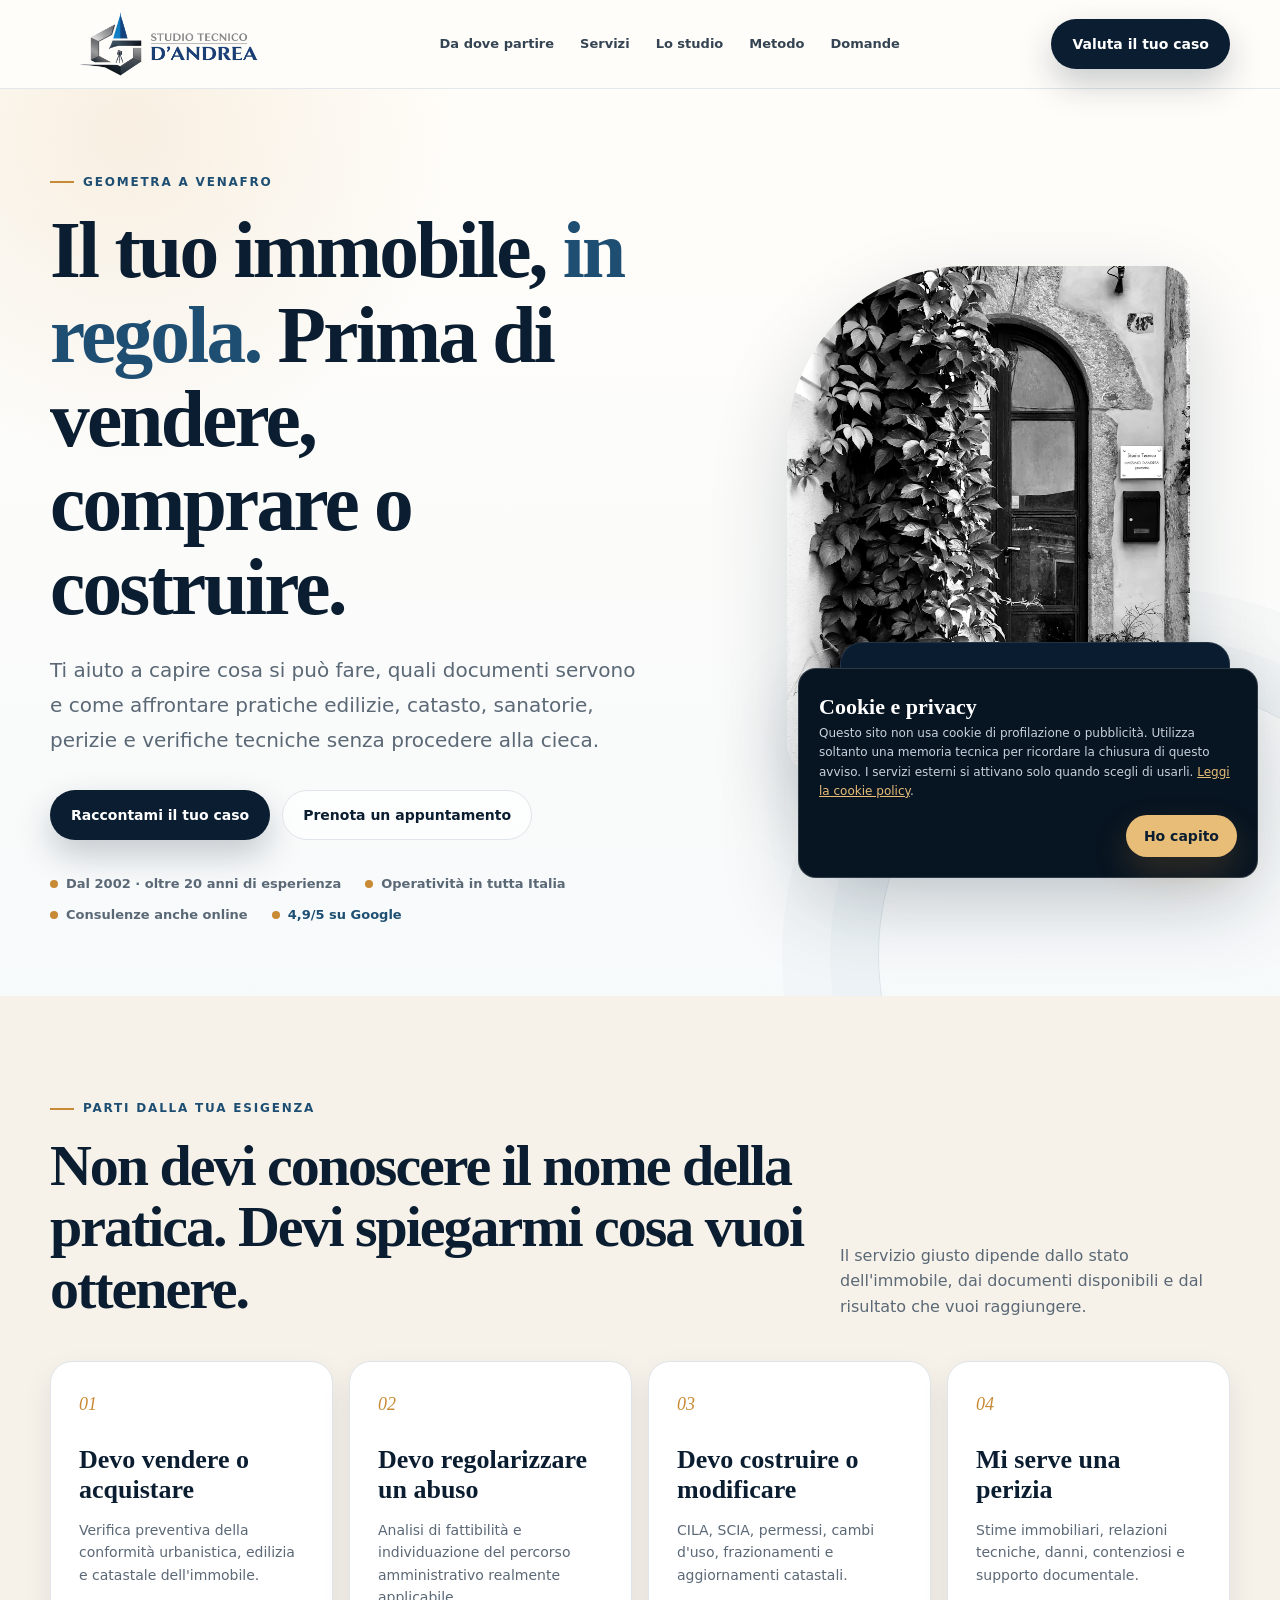
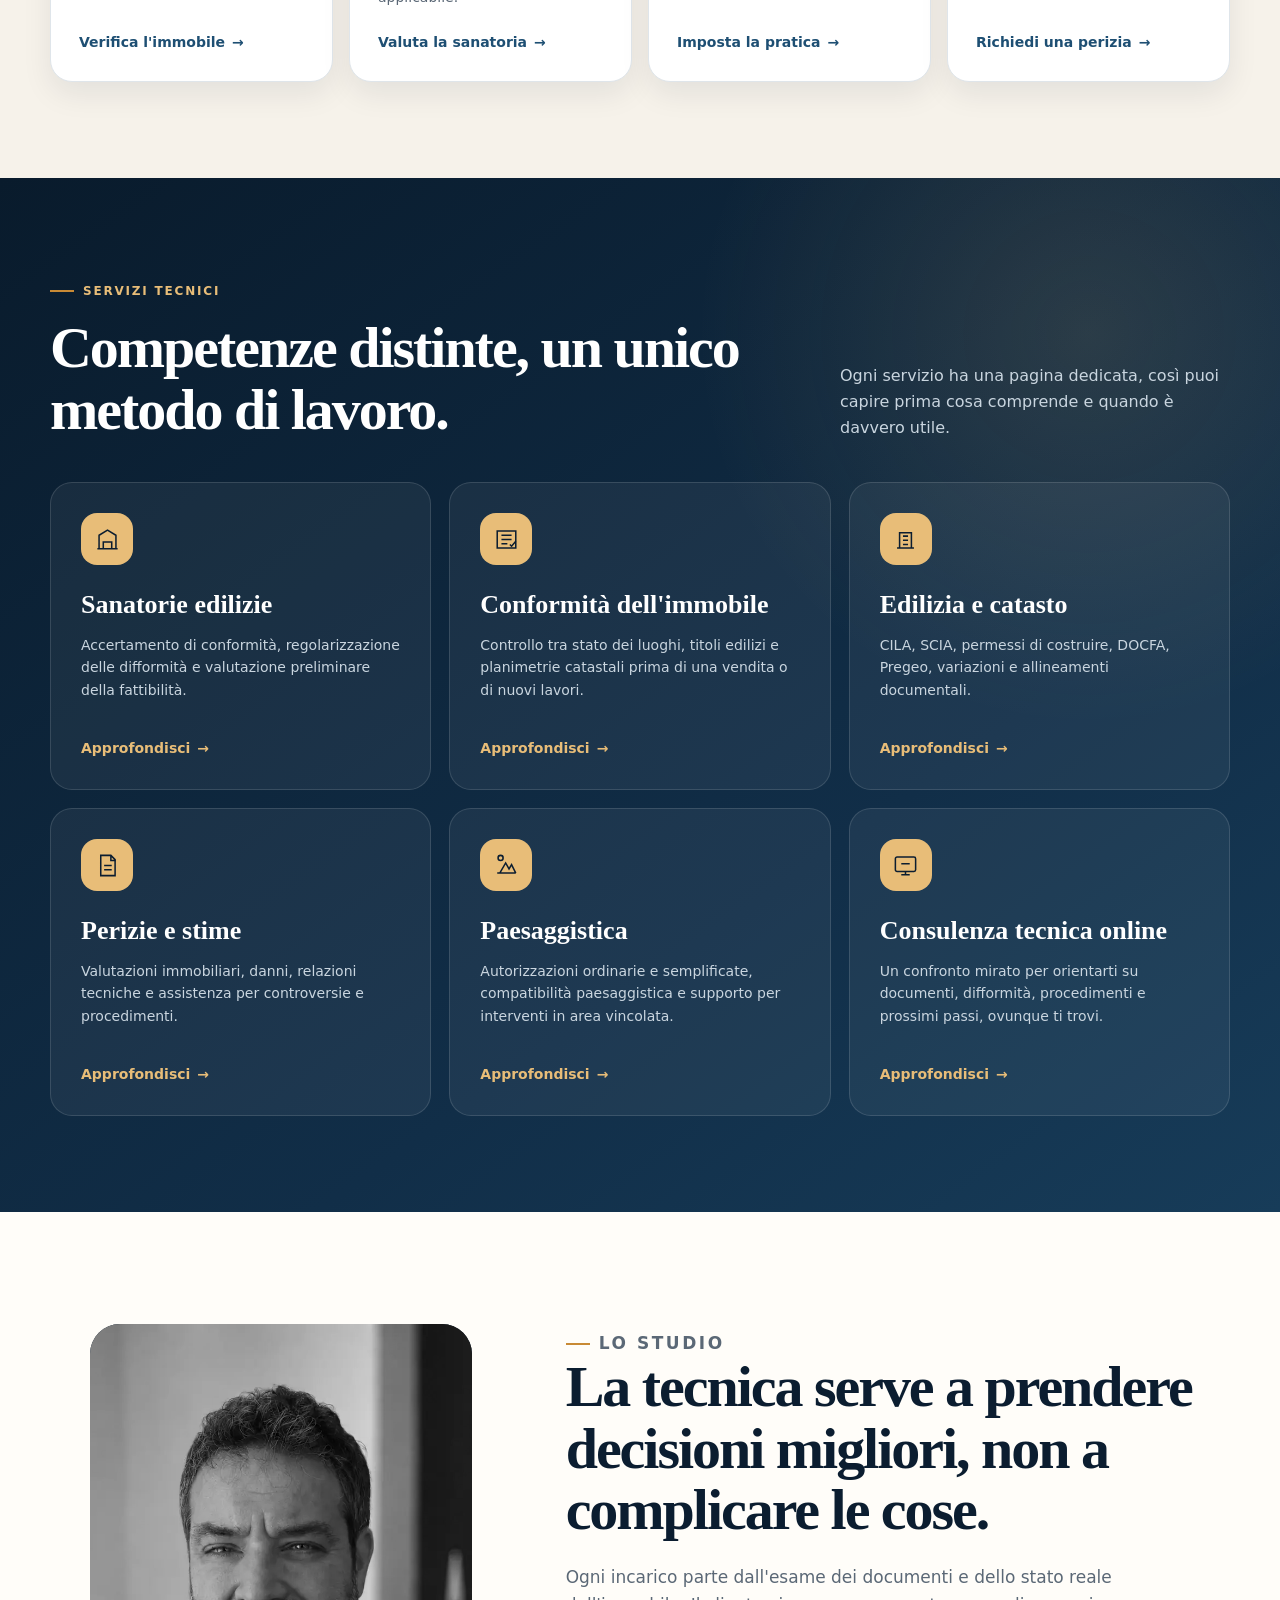
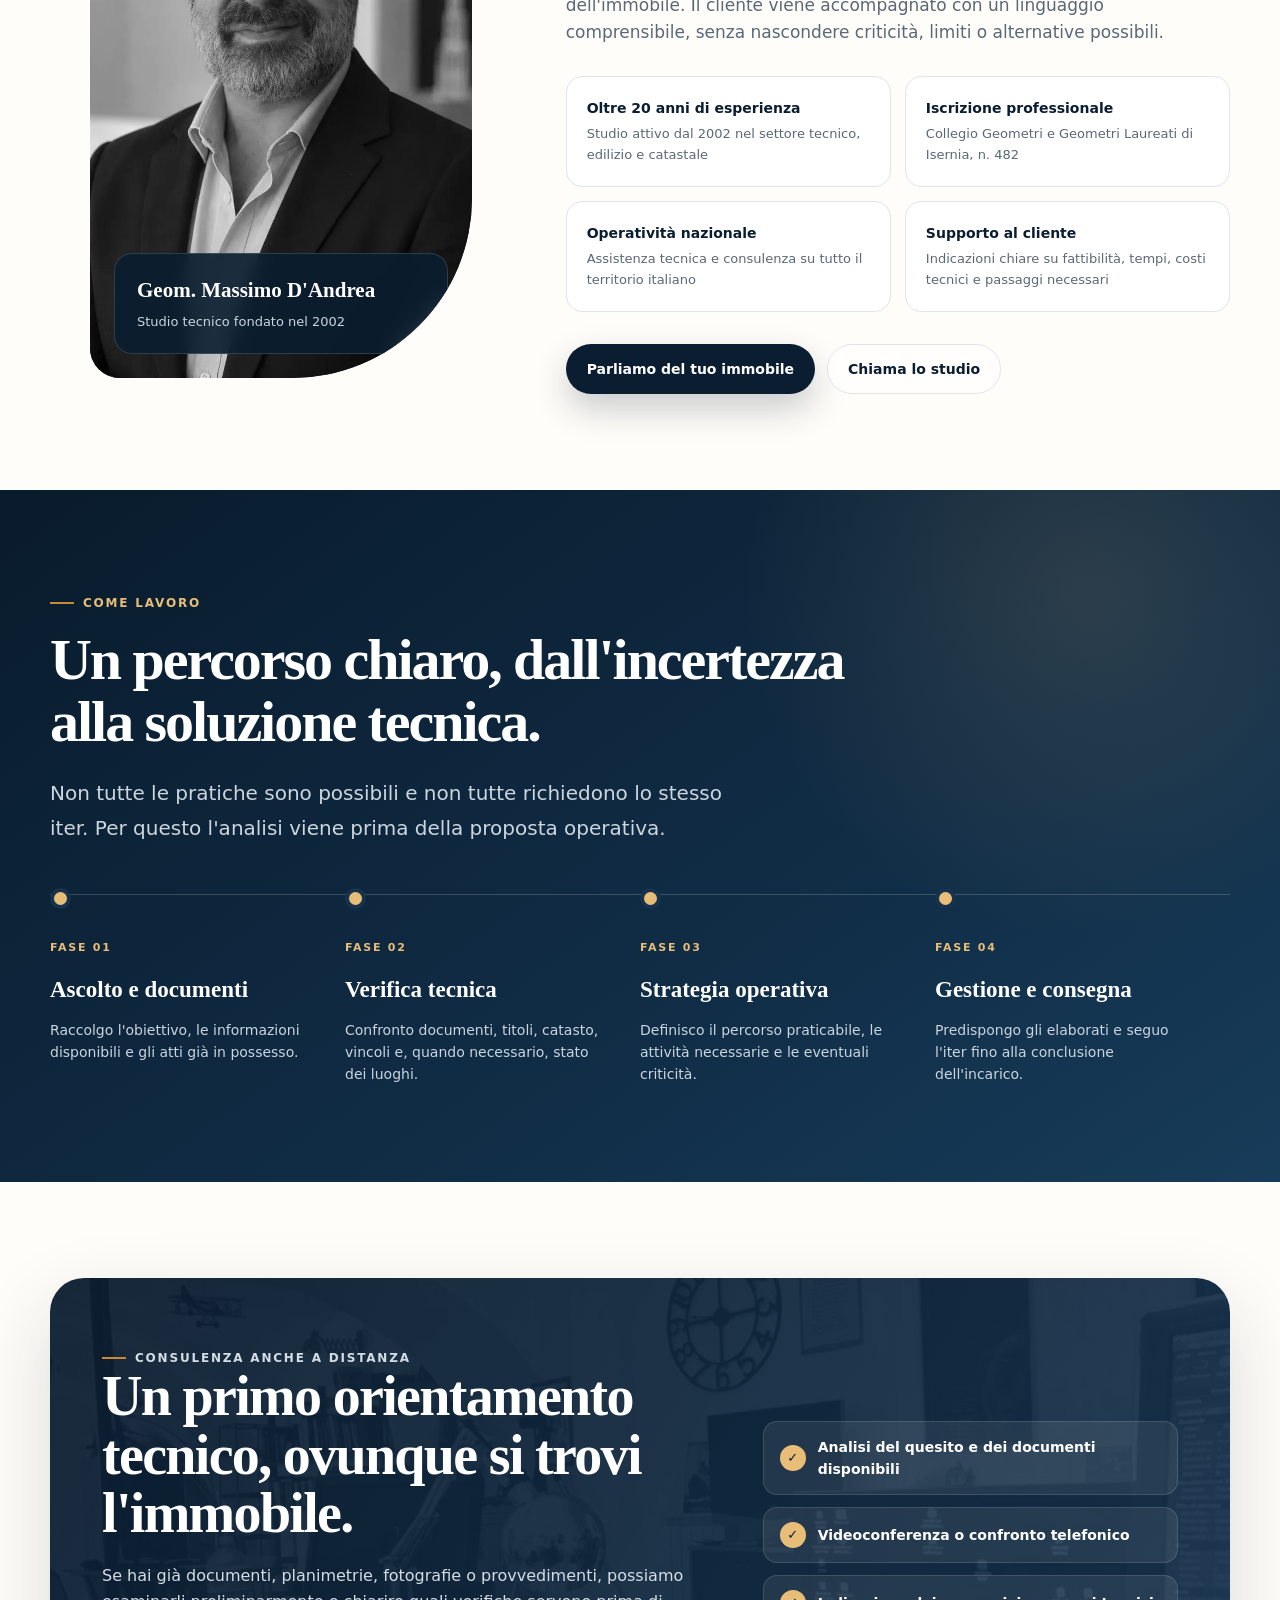
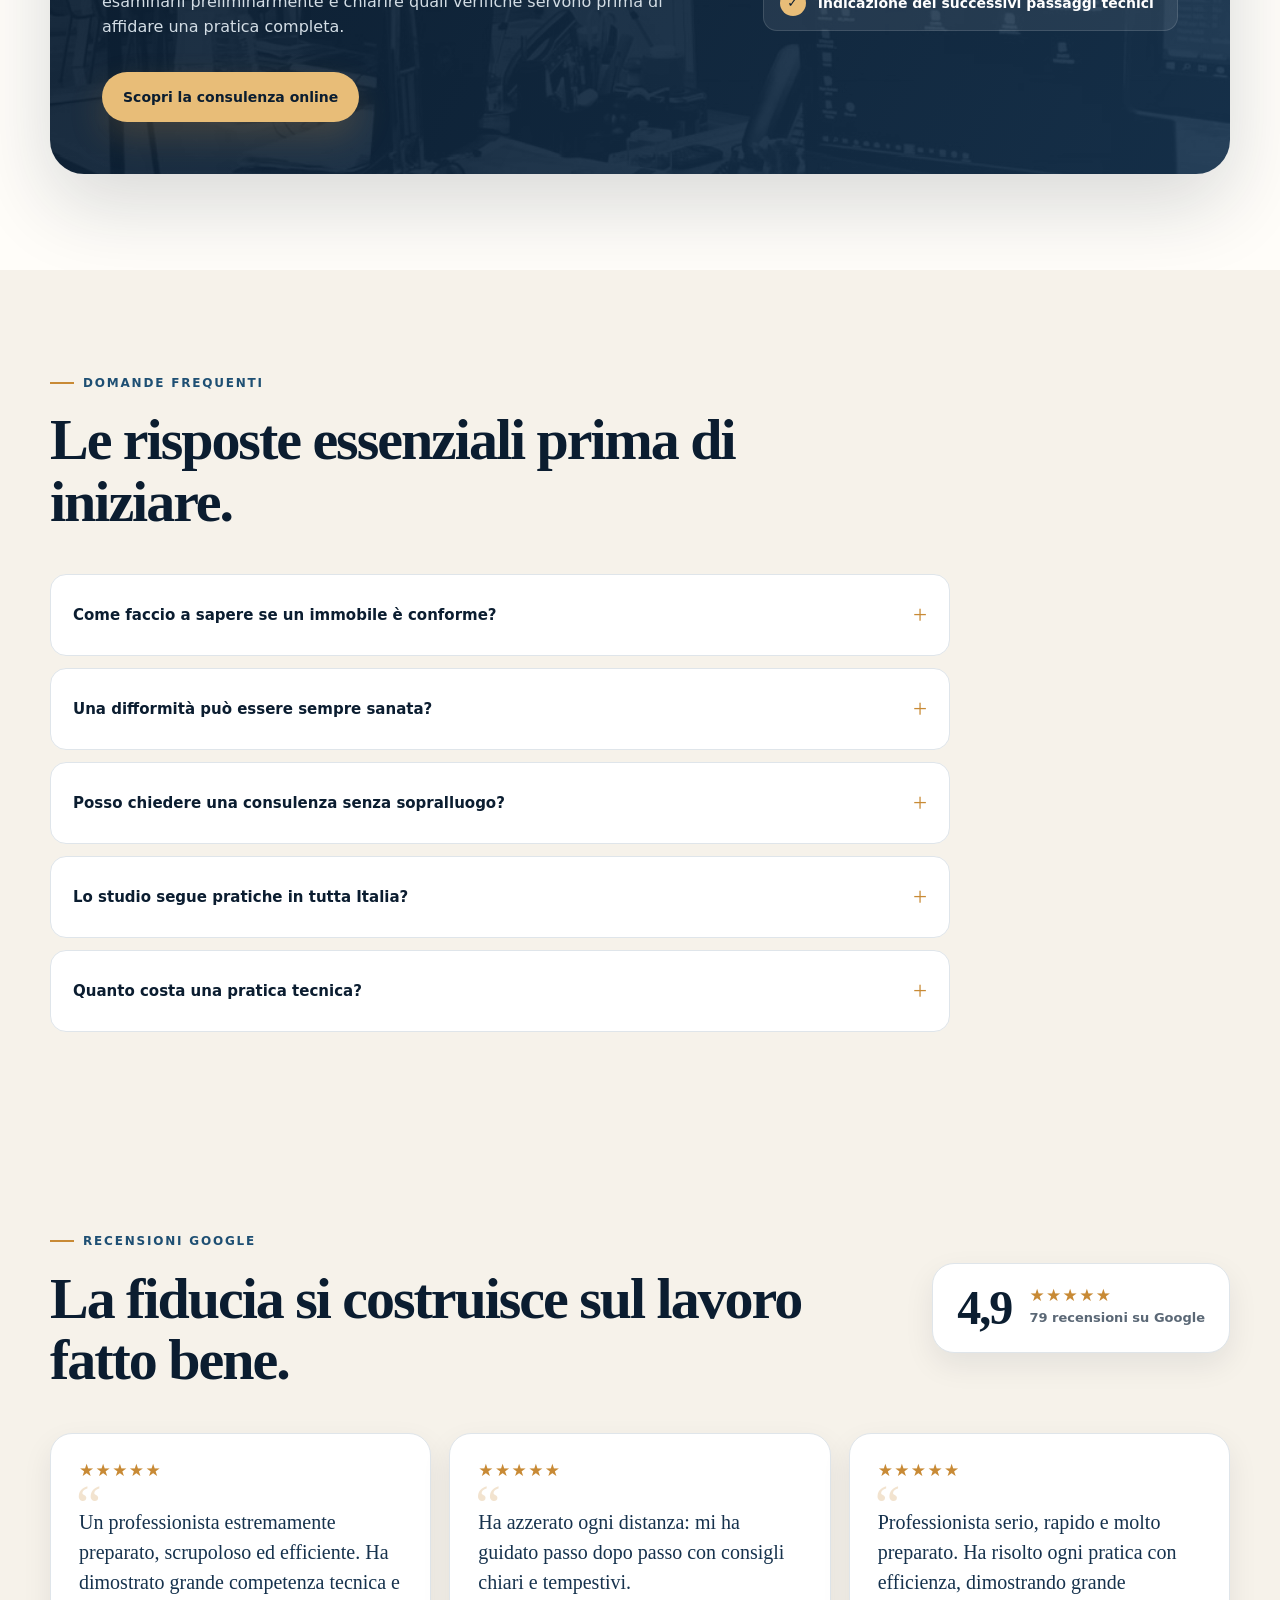
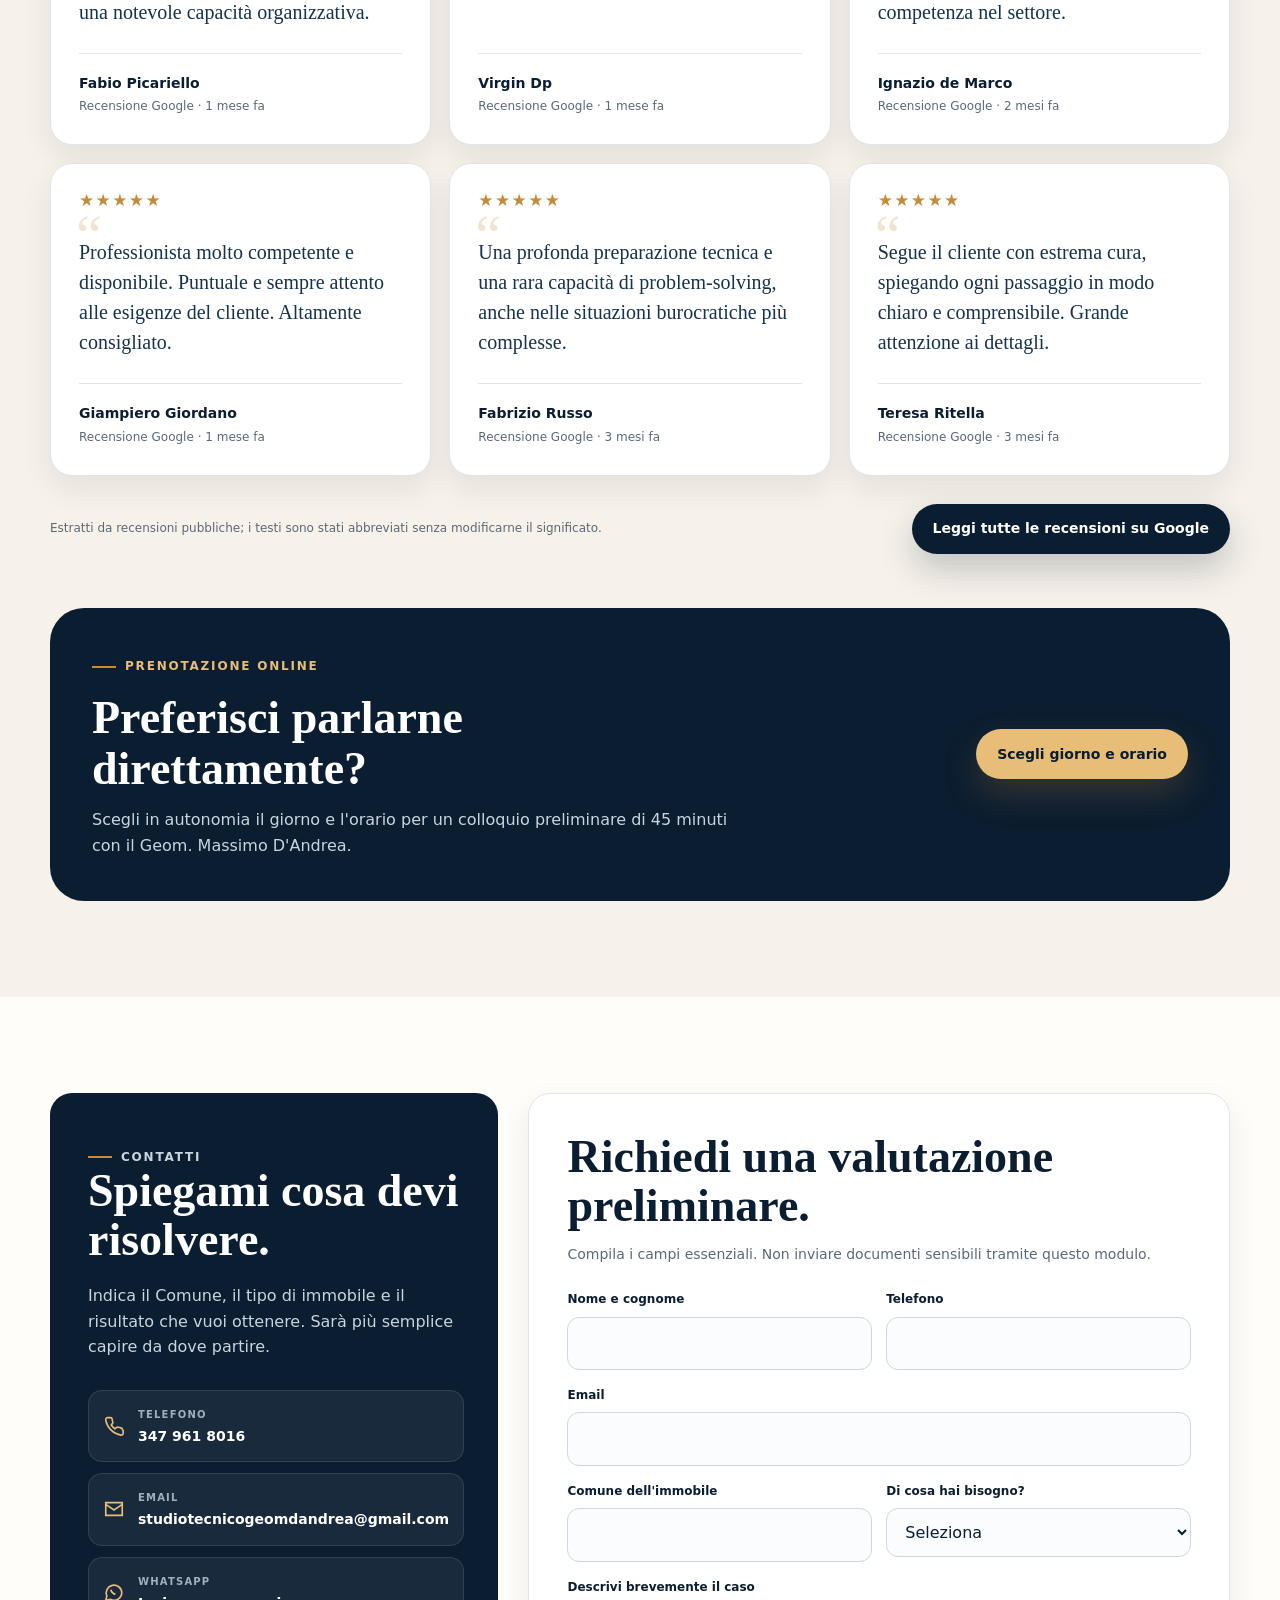
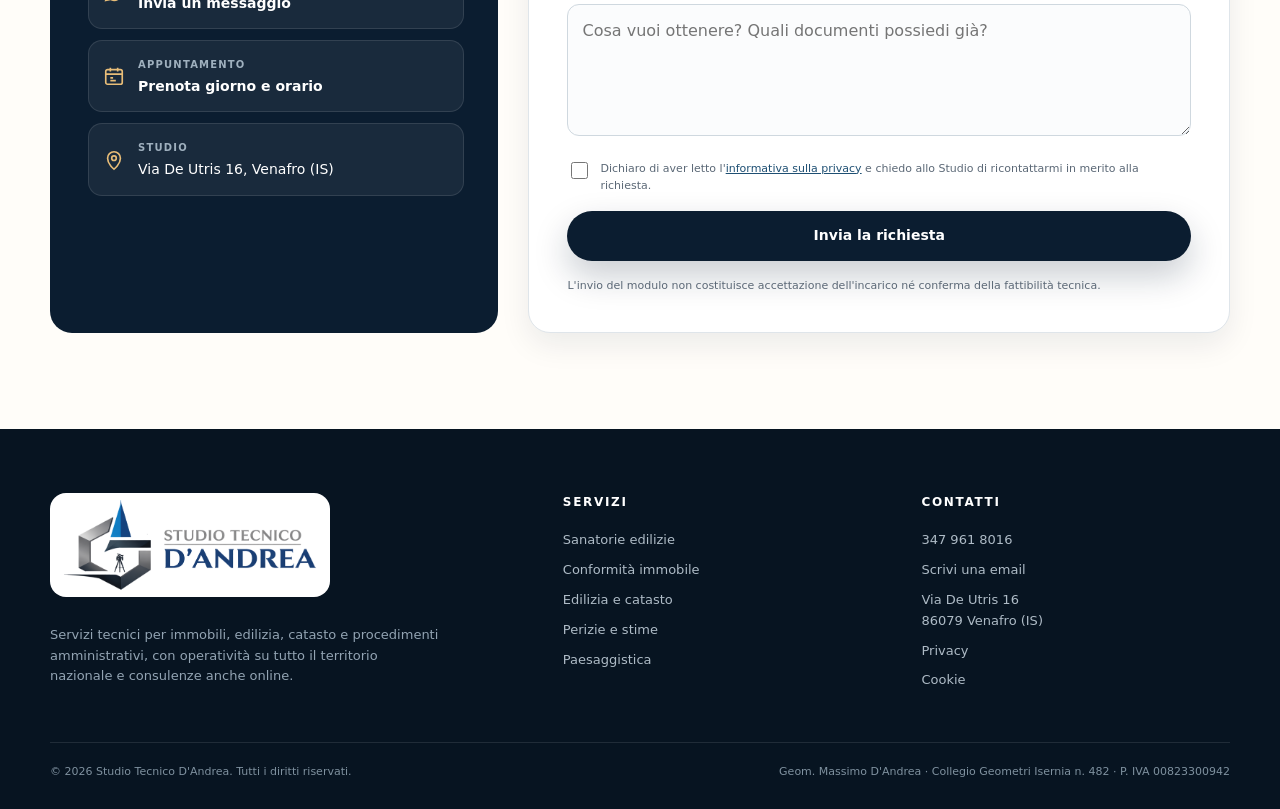
==== index.html @ a598599d "Rende visibile la prenotazione online" ====
<!DOCTYPE html>
<html lang="it">
<head>
  <meta charset="utf-8">
  <meta name="viewport" content="width=device-width, initial-scale=1">
  <title>Geometra a Venafro | Studio Tecnico D'Andrea</title>
  <meta name="description" content="Studio tecnico a Venafro per sanatorie edilizie, conformità urbanistica e catastale, CILA, SCIA, perizie, stime e consulenze tecniche anche online.">
  <link rel="canonical" href="https://studiotecnicodandrea.it/">
  <link rel="icon" href="favicon.svg" type="image/svg+xml">
  <link rel="stylesheet" href="assets/style.css">
  <meta property="og:locale" content="it_IT">
  <meta property="og:type" content="website">
  <meta property="og:title" content="Studio Tecnico D'Andrea | Geometra a Venafro">
  <meta property="og:description" content="Pratiche edilizie, sanatorie, catasto, perizie e consulenza tecnica per privati, imprese e professionisti.">
  <meta property="og:url" content="https://studiotecnicodandrea.it/">
  <meta property="og:image" content="https://studiotecnicodandrea.it/intervento.webp">
  <meta name="twitter:card" content="summary_large_image">
  <script type="application/ld+json">
  {
    "@context": "https://schema.org",
    "@type": "ProfessionalService",
    "name": "Studio Tecnico D'Andrea",
    "url": "https://studiotecnicodandrea.it/",
    "logo": "https://studiotecnicodandrea.it/logo-studio-tecnico-dandrea.png",
    "image": "https://studiotecnicodandrea.it/massimo-dandrea-v2.webp",
    "foundingDate": "2002",
    "telephone": "+39 347 961 8016",
    "email": "studiotecnicogeomdandrea@gmail.com",
    "vatID": "IT00823300942",
    "address": {
      "@type": "PostalAddress",
      "streetAddress": "Via De Utris, 16",
      "addressLocality": "Venafro",
      "addressRegion": "IS",
      "postalCode": "86079",
      "addressCountry": "IT"
    },
    "sameAs": [
      "https://g.page/studio-tecnico-geom--massimo-d-a"
    ],
    "areaServed": "Italia",
    "serviceType": [
      "Sanatorie edilizie",
      "Conformità urbanistica e catastale",
      "Pratiche edilizie e catastali",
      "Perizie e stime immobiliari",
      "Pratiche paesaggistiche",
      "Consulenza tecnica online"
    ]
  }
  </script>
</head>
<body>
  <a class="skip-link" href="#contenuto">Vai al contenuto</a>

  <header class="site-header">
    <div class="container header-inner">
      <a class="brand" href="index.html" aria-label="Studio Tecnico D'Andrea - Home">
        <span class="brand-mark" aria-hidden="true">
          <svg viewBox="0 0 32 32" fill="none" stroke="currentColor" stroke-width="1.7"><path d="M8 25V7h8c7 0 11 3 11 9s-4 9-11 9H8Z"/><path d="M14 10v12M5 26h23"/></svg>
        </span>
        <span class="brand-copy"><small>Studio tecnico</small><strong>D'Andrea</strong></span>
      </a>

      <nav class="desktop-nav" aria-label="Navigazione principale">
        <a href="#problema">Da dove partire</a>
        <a href="#servizi">Servizi</a>
        <a href="#studio">Lo studio</a>
        <a href="#metodo">Metodo</a>
        <a href="#faq">Domande</a>
      </nav>

      <div class="header-actions">
        <a class="btn btn--primary" href="#contatti">Valuta il tuo caso</a>
        <button class="menu-toggle" type="button" aria-label="Apri il menu" aria-expanded="false" aria-controls="menu-mobile" data-menu-button><span></span></button>
      </div>
    </div>

    <nav class="mobile-menu" id="menu-mobile" aria-label="Navigazione mobile" data-mobile-menu data-open="false">
      <a href="#problema">Da dove partire</a>
      <a href="#servizi">Servizi</a>
      <a href="#studio">Lo studio</a>
      <a href="#metodo">Metodo</a>
      <a href="#faq">Domande frequenti</a>
      <a href="consulenza-tecnica-online.html">Consulenza online</a>
      <a class="btn btn--primary" href="#contatti">Valuta il tuo caso</a>
    </nav>
  </header>

  <main id="contenuto">
    <section class="hero">
      <div class="container hero-grid">
        <div class="hero-copy">
          <p class="eyebrow">Geometra a Venafro</p>
          <h1 class="display">Il tuo immobile, <strong class="accent">in regola.</strong> Prima di vendere, comprare o costruire.</h1>
          <p class="lead">Ti aiuto a capire cosa si può fare, quali documenti servono e come affrontare pratiche edilizie, catasto, sanatorie, perizie e verifiche tecniche senza procedere alla cieca.</p>

          <div class="hero-actions">
            <a class="btn btn--primary" href="#contatti">Raccontami il tuo caso</a>
            <a class="btn btn--ghost" href="https://calendar.app.google/cjRotPmwKRnRmsyn8" target="_blank" rel="noopener">Prenota un appuntamento</a>
          </div>

          <div class="trust-row" role="group" aria-label="Informazioni principali">
            <span>Dal 2002 · oltre 20 anni di esperienza</span>
            <span>Operatività in tutta Italia</span>
            <span>Consulenze anche online</span>
            <a href="#recensioni" aria-label="Leggi le recensioni Google: valutazione 4,9 su 5">4,9/5 su Google</a>
          </div>
        </div>

        <div class="hero-visual">
          <figure class="hero-photo">
            <img src="studio.webp" width="765" height="1020" alt="Ingresso dello Studio Tecnico D'Andrea a Venafro">
          </figure>
          <div class="hero-note">
            <small>Il primo passo</small>
            <strong>Capire il problema prima di iniziare la pratica.</strong>
            <p>Una valutazione tecnica iniziale evita richieste sbagliate, costi inutili e tempi persi.</p>
          </div>
        </div>
      </div>
    </section>

    <section class="section section--soft" id="problema">
      <div class="container">
        <div class="section-heading">
          <div>
            <p class="eyebrow">Parti dalla tua esigenza</p>
            <h2 class="section-title">Non devi conoscere il nome della pratica. Devi spiegarmi cosa vuoi ottenere.</h2>
          </div>
          <p>Il servizio giusto dipende dallo stato dell'immobile, dai documenti disponibili e dal risultato che vuoi raggiungere.</p>
        </div>

        <div class="intent-grid">
          <a class="intent-card" href="conformita-urbanistica-catastale.html">
            <span class="intent-number">01</span>
            <h3>Devo vendere o acquistare</h3>
            <p>Verifica preventiva della conformità urbanistica, edilizia e catastale dell'immobile.</p>
            <span class="text-link">Verifica l'immobile</span>
          </a>

          <a class="intent-card" href="sanatorie-edilizie.html">
            <span class="intent-number">02</span>
            <h3>Devo regolarizzare un abuso</h3>
            <p>Analisi di fattibilità e individuazione del percorso amministrativo realmente applicabile.</p>
            <span class="text-link">Valuta la sanatoria</span>
          </a>

          <a class="intent-card" href="pratiche-edilizie-catasto.html">
            <span class="intent-number">03</span>
            <h3>Devo costruire o modificare</h3>
            <p>CILA, SCIA, permessi, cambi d'uso, frazionamenti e aggiornamenti catastali.</p>
            <span class="text-link">Imposta la pratica</span>
          </a>

          <a class="intent-card" href="perizie-stime.html">
            <span class="intent-number">04</span>
            <h3>Mi serve una perizia</h3>
            <p>Stime immobiliari, relazioni tecniche, danni, contenziosi e supporto documentale.</p>
            <span class="text-link">Richiedi una perizia</span>
          </a>
        </div>
      </div>
    </section>

    <section class="section section--dark" id="servizi">
      <div class="container">
        <div class="section-heading">
          <div>
            <p class="eyebrow">Servizi tecnici</p>
            <h2 class="section-title">Competenze distinte, un unico metodo di lavoro.</h2>
          </div>
          <p>Ogni servizio ha una pagina dedicata, così puoi capire prima cosa comprende e quando è davvero utile.</p>
        </div>

        <div class="services-grid">
          <a class="service-card" href="sanatorie-edilizie.html">
            <span class="service-icon" aria-hidden="true"><svg viewBox="0 0 32 32" fill="none" stroke="currentColor" stroke-width="1.8"><path d="M6 27V11l10-6 10 6v16M11 27v-8h10v8M4 27h24"/></svg></span>
            <h3>Sanatorie edilizie</h3>
            <p>Accertamento di conformità, regolarizzazione delle difformità e valutazione preliminare della fattibilità.</p>
            <span class="text-link">Approfondisci</span>
          </a>

          <a class="service-card" href="conformita-urbanistica-catastale.html">
            <span class="service-icon" aria-hidden="true"><svg viewBox="0 0 32 32" fill="none" stroke="currentColor" stroke-width="1.8"><path d="M5 6h22v20H5zM10 11h12M10 16h12M10 21h7"/><path d="m20 22 2 2 5-6"/></svg></span>
            <h3>Conformità dell'immobile</h3>
            <p>Controllo tra stato dei luoghi, titoli edilizi e planimetrie catastali prima di una vendita o di nuovi lavori.</p>
            <span class="text-link">Approfondisci</span>
          </a>

          <a class="service-card" href="pratiche-edilizie-catasto.html">
            <span class="service-icon" aria-hidden="true"><svg viewBox="0 0 32 32" fill="none" stroke="currentColor" stroke-width="1.8"><path d="M6 26h20M9 26V8h14v18M13 12h6M13 17h6M13 22h6"/></svg></span>
            <h3>Edilizia e catasto</h3>
            <p>CILA, SCIA, permessi di costruire, DOCFA, Pregeo, variazioni e allineamenti documentali.</p>
            <span class="text-link">Approfondisci</span>
          </a>

          <a class="service-card" href="perizie-stime.html">
            <span class="service-icon" aria-hidden="true"><svg viewBox="0 0 32 32" fill="none" stroke="currentColor" stroke-width="1.8"><path d="M8 4h12l5 5v19H8zM20 4v6h6M12 16h9M12 21h9"/></svg></span>
            <h3>Perizie e stime</h3>
            <p>Valutazioni immobiliari, danni, relazioni tecniche e assistenza per controversie e procedimenti.</p>
            <span class="text-link">Approfondisci</span>
          </a>

          <a class="service-card" href="paesaggistica.html">
            <span class="service-icon" aria-hidden="true"><svg viewBox="0 0 32 32" fill="none" stroke="currentColor" stroke-width="1.8"><path d="M5 25h22M8 25l7-12 4 7 3-5 5 10M9 10a3 3 0 1 0 0-6 3 3 0 0 0 0 6Z"/></svg></span>
            <h3>Paesaggistica</h3>
            <p>Autorizzazioni ordinarie e semplificate, compatibilità paesaggistica e supporto per interventi in area vincolata.</p>
            <span class="text-link">Approfondisci</span>
          </a>

          <a class="service-card" href="consulenza-tecnica-online.html">
            <span class="service-icon" aria-hidden="true"><svg viewBox="0 0 32 32" fill="none" stroke="currentColor" stroke-width="1.8"><rect x="4" y="6" width="24" height="17" rx="2"/><path d="M11 27h10M16 23v4M11 14h10"/></svg></span>
            <h3>Consulenza tecnica online</h3>
            <p>Un confronto mirato per orientarti su documenti, difformità, procedimenti e prossimi passi, ovunque ti trovi.</p>
            <span class="text-link">Approfondisci</span>
          </a>
        </div>
      </div>
    </section>

    <section class="section" id="studio">
      <div class="container profile-grid">
        <figure class="profile-media">
          <img src="massimo-dandrea-v2.webp" width="900" height="1200" alt="Ritratto professionale del Geometra Massimo D'Andrea">
          <figcaption class="profile-stamp">
            <strong>Geom. Massimo D'Andrea</strong>
            <span>Studio tecnico fondato nel 2002</span>
          </figcaption>
        </figure>

        <div class="profile-content">
          <p class="eyebrow">Lo studio</p>
          <h2 class="section-title">La tecnica serve a prendere decisioni migliori, non a complicare le cose.</h2>
          <p>Ogni incarico parte dall'esame dei documenti e dello stato reale dell'immobile. Il cliente viene accompagnato con un linguaggio comprensibile, senza nascondere criticità, limiti o alternative possibili.</p>

          <div class="credentials">
            <div class="credential"><strong>Oltre 20 anni di esperienza</strong><span>Studio attivo dal 2002 nel settore tecnico, edilizio e catastale</span></div>
            <div class="credential"><strong>Iscrizione professionale</strong><span>Collegio Geometri e Geometri Laureati di Isernia, n. 482</span></div>
            <div class="credential"><strong>Operatività nazionale</strong><span>Assistenza tecnica e consulenza su tutto il territorio italiano</span></div>
            <div class="credential"><strong>Supporto al cliente</strong><span>Indicazioni chiare su fattibilità, tempi, costi tecnici e passaggi necessari</span></div>
          </div>

          <div class="hero-actions">
            <a class="btn btn--primary" href="#contatti">Parliamo del tuo immobile</a>
            <a class="btn btn--ghost" href="tel:+393479618016">Chiama lo studio</a>
          </div>
        </div>
      </div>
    </section>

    <section class="section section--dark" id="metodo">
      <div class="container">
        <p class="eyebrow">Come lavoro</p>
        <h2 class="section-title">Un percorso chiaro, dall'incertezza alla soluzione tecnica.</h2>
        <p class="lead">Non tutte le pratiche sono possibili e non tutte richiedono lo stesso iter. Per questo l'analisi viene prima della proposta operativa.</p>

        <div class="process">
          <article class="process-step"><small>Fase 01</small><h3>Ascolto e documenti</h3><p>Raccolgo l'obiettivo, le informazioni disponibili e gli atti già in possesso.</p></article>
          <article class="process-step"><small>Fase 02</small><h3>Verifica tecnica</h3><p>Confronto documenti, titoli, catasto, vincoli e, quando necessario, stato dei luoghi.</p></article>
          <article class="process-step"><small>Fase 03</small><h3>Strategia operativa</h3><p>Definisco il percorso praticabile, le attività necessarie e le eventuali criticità.</p></article>
          <article class="process-step"><small>Fase 04</small><h3>Gestione e consegna</h3><p>Predispongo gli elaborati e seguo l'iter fino alla conclusione dell'incarico.</p></article>
        </div>
      </div>
    </section>

    <section class="section">
      <div class="container online-card">
        <div>
          <p class="eyebrow">Consulenza anche a distanza</p>
          <h2>Un primo orientamento tecnico, ovunque si trovi l'immobile.</h2>
          <p>Se hai già documenti, planimetrie, fotografie o provvedimenti, possiamo esaminarli preliminarmente e chiarire quali verifiche servono prima di affidare una pratica completa.</p>
          <div class="hero-actions">
            <a class="btn btn--gold" href="consulenza-tecnica-online.html">Scopri la consulenza online</a>
          </div>
        </div>
        <div class="online-points">
          <div class="online-point">Analisi del quesito e dei documenti disponibili</div>
          <div class="online-point">Videoconferenza o confronto telefonico</div>
          <div class="online-point">Indicazione dei successivi passaggi tecnici</div>
        </div>
      </div>
    </section>

    <section class="section section--soft" id="faq">
      <div class="container">
        <p class="eyebrow">Domande frequenti</p>
        <h2 class="section-title">Le risposte essenziali prima di iniziare.</h2>

        <div class="faq-list">
          <details class="faq-item"><summary>Come faccio a sapere se un immobile è conforme?</summary><p>Occorre confrontare lo stato attuale con i titoli edilizi conservati dal Comune e con la documentazione catastale. La sola planimetria catastale non dimostra, da sola, la regolarità urbanistica.</p></details>
          <details class="faq-item"><summary>Una difformità può essere sempre sanata?</summary><p>No. La possibilità dipende dal tipo di opera, dall'epoca di realizzazione, dalla disciplina urbanistica applicabile e dagli eventuali vincoli. La fattibilità va verificata prima di presentare qualsiasi istanza.</p></details>
          <details class="faq-item"><summary>Posso chiedere una consulenza senza sopralluogo?</summary><p>Sì, per un primo orientamento documentale. Se il caso richiede misure, rilievi o verifiche dello stato dei luoghi, verrà indicata la necessità di un sopralluogo.</p></details>
          <details class="faq-item"><summary>Lo studio segue pratiche in tutta Italia?</summary><p>Sì. L'attività viene organizzata in base alla natura dell'incarico, agli eventuali sopralluoghi e agli enti coinvolti. Le consulenze documentali possono essere svolte anche online.</p></details>
          <details class="faq-item"><summary>Quanto costa una pratica tecnica?</summary><p>Il costo varia in base alla complessità, ai documenti disponibili, ai rilievi necessari e agli enti coinvolti. Dopo l'analisi preliminare viene formulato un preventivo coerente con le attività effettive.</p></details>
        </div>
      </div>
    </section>

    <section class="section section--soft" id="recensioni">
      <div class="container">
        <div class="section-heading reviews-heading">
          <div>
            <p class="eyebrow">Recensioni Google</p>
            <h2 class="section-title">La fiducia si costruisce sul lavoro fatto bene.</h2>
          </div>
          <div class="google-rating" role="group" aria-label="Valutazione Google 4,9 su 5, basata su 79 recensioni">
            <strong>4,9</strong>
            <div>
              <span class="review-stars" aria-hidden="true">★★★★★</span>
              <span>79 recensioni su Google</span>
            </div>
          </div>
        </div>

        <div class="reviews-grid">
          <figure class="review-card">
            <span class="review-stars" role="img" aria-label="5 stelle su 5">★★★★★</span>
            <blockquote>Un professionista estremamente preparato, scrupoloso ed efficiente. Ha dimostrato grande competenza tecnica e una notevole capacità organizzativa.</blockquote>
            <figcaption><strong>Fabio Picariello</strong><span>Recensione Google · 1 mese fa</span></figcaption>
          </figure>

          <figure class="review-card">
            <span class="review-stars" role="img" aria-label="5 stelle su 5">★★★★★</span>
            <blockquote>Ha azzerato ogni distanza: mi ha guidato passo dopo passo con consigli chiari e tempestivi.</blockquote>
            <figcaption><strong>Virgin Dp</strong><span>Recensione Google · 1 mese fa</span></figcaption>
          </figure>

          <figure class="review-card">
            <span class="review-stars" role="img" aria-label="5 stelle su 5">★★★★★</span>
            <blockquote>Professionista serio, rapido e molto preparato. Ha risolto ogni pratica con efficienza, dimostrando grande competenza nel settore.</blockquote>
            <figcaption><strong>Ignazio de Marco</strong><span>Recensione Google · 2 mesi fa</span></figcaption>
          </figure>

          <figure class="review-card">
            <span class="review-stars" role="img" aria-label="5 stelle su 5">★★★★★</span>
            <blockquote>Professionista molto competente e disponibile. Puntuale e sempre attento alle esigenze del cliente. Altamente consigliato.</blockquote>
            <figcaption><strong>Giampiero Giordano</strong><span>Recensione Google · 1 mese fa</span></figcaption>
          </figure>

          <figure class="review-card">
            <span class="review-stars" role="img" aria-label="5 stelle su 5">★★★★★</span>
            <blockquote>Una profonda preparazione tecnica e una rara capacità di problem-solving, anche nelle situazioni burocratiche più complesse.</blockquote>
            <figcaption><strong>Fabrizio Russo</strong><span>Recensione Google · 3 mesi fa</span></figcaption>
          </figure>

          <figure class="review-card">
            <span class="review-stars" role="img" aria-label="5 stelle su 5">★★★★★</span>
            <blockquote>Segue il cliente con estrema cura, spiegando ogni passaggio in modo chiaro e comprensibile. Grande attenzione ai dettagli.</blockquote>
            <figcaption><strong>Teresa Ritella</strong><span>Recensione Google · 3 mesi fa</span></figcaption>
          </figure>
        </div>

        <div class="reviews-footer">
          <p>Estratti da recensioni pubbliche; i testi sono stati abbreviati senza modificarne il significato.</p>
          <a class="btn btn--primary" href="https://g.page/studio-tecnico-geom--massimo-d-a" target="_blank" rel="noopener">Leggi tutte le recensioni su Google</a>
        </div>

        <div class="cta-band appointment-band" id="appuntamento">
          <div class="appointment-band__copy">
            <p class="eyebrow">Prenotazione online</p>
            <h2>Preferisci parlarne direttamente?</h2>
            <p>Scegli in autonomia il giorno e l'orario per un colloquio preliminare di 45 minuti con il Geom. Massimo D'Andrea.</p>
          </div>
          <a class="btn btn--gold" href="https://calendar.app.google/cjRotPmwKRnRmsyn8" target="_blank" rel="noopener">Scegli giorno e orario</a>
        </div>
      </div>
    </section>

    <section class="section" id="contatti">
      <div class="container contact-grid">
        <div class="contact-panel">
          <p class="eyebrow">Contatti</p>
          <h2>Spiegami cosa devi risolvere.</h2>
          <p>Indica il Comune, il tipo di immobile e il risultato che vuoi ottenere. Sarà più semplice capire da dove partire.</p>

          <div class="contact-list">
            <a class="contact-link" href="tel:+393479618016">
              <svg viewBox="0 0 24 24" fill="none" stroke="currentColor" stroke-width="1.8"><path d="M22 16.9v3a2 2 0 0 1-2.2 2A19.8 19.8 0 0 1 3 5.1 2 2 0 0 1 5 2.9h3a2 2 0 0 1 2 1.7c.1.9.3 1.8.6 2.7a2 2 0 0 1-.4 2.1L9 10.9a16 16 0 0 0 4.1 4.1l1.5-1.2a2 2 0 0 1 2.1-.4c.9.3 1.8.5 2.7.6a2 2 0 0 1 1.7 2Z"/></svg>
              <span><small>Telefono</small><strong>347&nbsp;961&nbsp;8016</strong></span>
            </a>
            <a class="contact-link" href="mailto:studiotecnicogeomdandrea@gmail.com">
              <svg viewBox="0 0 24 24" fill="none" stroke="currentColor" stroke-width="1.8"><path d="M3 5h18v14H3zM3 7l9 6 9-6"/></svg>
              <span><small>Email</small><strong>studiotecnicogeomdandrea@gmail.com</strong></span>
            </a>
            <a class="contact-link" href="https://wa.me/393479618016?text=Buongiorno%20Geom.%20D%27Andrea%2C%20vorrei%20sottoporle%20un%20caso%20tecnico." target="_blank" rel="noopener">
              <svg viewBox="0 0 24 24" fill="none" stroke="currentColor" stroke-width="1.8"><path d="M20.5 11.5a8.5 8.5 0 0 1-12.6 7.4L3 20l1.2-4.7a8.5 8.5 0 1 1 16.3-3.8Z"/><path d="M8.5 8.5c.7 2.8 2.2 4.3 5 5"/></svg>
              <span><small>WhatsApp</small><strong>Invia un messaggio</strong></span>
            </a>
            <a class="contact-link" href="https://calendar.app.google/cjRotPmwKRnRmsyn8" target="_blank" rel="noopener">
              <svg viewBox="0 0 24 24" fill="none" stroke="currentColor" stroke-width="1.8"><rect x="3" y="5" width="18" height="16" rx="2"/><path d="M8 3v4M16 3v4M3 10h18M8 14h3M8 17h6"/></svg>
              <span><small>Appuntamento</small><strong>Prenota giorno e orario</strong></span>
            </a>
            <div class="contact-link">
              <svg viewBox="0 0 24 24" fill="none" stroke="currentColor" stroke-width="1.8"><path d="M12 22s7-5.2 7-12a7 7 0 1 0-14 0c0 6.8 7 12 7 12Z"/><circle cx="12" cy="10" r="2.5"/></svg>
              <span><small>Studio</small><span>Via De Utris 16, Venafro (IS)</span></span>
            </div>
          </div>
        </div>

        <div class="form-panel">
          <h2>Richiedi una valutazione preliminare.</h2>
          <p>Compila i campi essenziali. Non inviare documenti sensibili tramite questo modulo.</p>

          <form class="contact-form" action="https://formspree.io/f/mbdznjva" method="post" data-contact-form>
            <div class="honeypot" aria-hidden="true"><label for="azienda">Lascia vuoto questo campo</label><input id="azienda" name="_gotcha" type="text" tabindex="-1" autocomplete="off"></div>
            <div class="form-row">
              <div class="field"><label for="nome">Nome e cognome</label><input id="nome" name="nome" type="text" autocomplete="name" required></div>
              <div class="field"><label for="telefono">Telefono</label><input id="telefono" name="telefono" type="tel" autocomplete="tel" required></div>
            </div>
            <div class="field"><label for="email">Email</label><input id="email" name="_replyto" type="email" autocomplete="email" required></div>
            <div class="form-row">
              <div class="field"><label for="comune">Comune dell'immobile</label><input id="comune" name="comune_immobile" type="text" required></div>
              <div class="field">
                <label for="servizio">Di cosa hai bisogno?</label>
                <select id="servizio" name="servizio" required>
                  <option value="">Seleziona</option>
                  <option>Sanatoria o difformità</option>
                  <option>Vendita o acquisto immobile</option>
                  <option>Pratica edilizia o catastale</option>
                  <option>Perizia o stima</option>
                  <option>Paesaggistica</option>
                  <option>Consulenza online</option>
                  <option>Altro</option>
                </select>
              </div>
            </div>
            <div class="field"><label for="messaggio">Descrivi brevemente il caso</label><textarea id="messaggio" name="messaggio" placeholder="Cosa vuoi ottenere? Quali documenti possiedi già?" required></textarea></div>
            <label class="consent"><input type="checkbox" name="privacy_presa_visione" value="sì" required><span>Dichiaro di aver letto l'<a href="privacy.html">informativa sulla privacy</a> e chiedo allo Studio di ricontattarmi in merito alla richiesta.</span></label>
            <input type="hidden" name="_subject" value="Nuova richiesta dal sito Studio Tecnico D'Andrea">
            <button class="btn btn--primary" type="submit">Invia la richiesta</button>
            <p class="form-status" role="status" aria-live="polite" data-form-status></p>
            <p class="form-note">L'invio del modulo non costituisce accettazione dell'incarico né conferma della fattibilità tecnica.</p>
          </form>
        </div>
      </div>
    </section>
  </main>

  <footer class="site-footer">
    <div class="container footer-main">
      <div class="footer-brand">
        <a class="brand" href="index.html">
          <span class="brand-mark" aria-hidden="true"><svg viewBox="0 0 32 32" fill="none" stroke="currentColor" stroke-width="1.7"><path d="M8 25V7h8c7 0 11 3 11 9s-4 9-11 9H8Z"/><path d="M14 10v12M5 26h23"/></svg></span>
          <span class="brand-copy"><small>Studio tecnico</small><strong>D'Andrea</strong></span>
        </a>
        <p>Servizi tecnici per immobili, edilizia, catasto e procedimenti amministrativi, con operatività su tutto il territorio nazionale e consulenze anche online.</p>
      </div>
      <div class="footer-col">
        <h3>Servizi</h3>
        <a href="sanatorie-edilizie.html">Sanatorie edilizie</a>
        <a href="conformita-urbanistica-catastale.html">Conformità immobile</a>
        <a href="pratiche-edilizie-catasto.html">Edilizia e catasto</a>
        <a href="perizie-stime.html">Perizie e stime</a>
        <a href="paesaggistica.html">Paesaggistica</a>
      </div>
      <div class="footer-col">
        <h3>Contatti</h3>
        <a href="tel:+393479618016">347&nbsp;961&nbsp;8016</a>
        <a href="mailto:studiotecnicogeomdandrea@gmail.com">Scrivi una email</a>
        <span>Via De Utris 16<br>86079 Venafro (IS)</span>
        <a href="privacy.html">Privacy</a>
        <a href="cookie-policy.html">Cookie</a>
      </div>
    </div>
    <div class="container footer-bottom">
      <span>© <span data-year>2026</span> Studio Tecnico D'Andrea. Tutti i diritti riservati.</span>
      <span>Geom. Massimo D'Andrea · Collegio Geometri Isernia n. 482 · P. IVA 00823300942</span>
    </div>
  </footer>

  <a class="mobile-cta" href="https://wa.me/393479618016?text=Buongiorno%20Geom.%20D%27Andrea%2C%20vorrei%20sottoporle%20un%20caso%20tecnico." target="_blank" rel="noopener" aria-label="Scrivi su WhatsApp">
    <svg viewBox="0 0 24 24" fill="none" stroke="currentColor" stroke-width="1.8"><path d="M20.5 11.5a8.5 8.5 0 0 1-12.6 7.4L3 20l1.2-4.7a8.5 8.5 0 1 1 16.3-3.8Z"/><path d="M8.5 8.5c.7 2.8 2.2 4.3 5 5"/></svg>
  </a>

  <script src="assets/main.js" defer></script>
</body>
</html>
---- assets/style.css ----
:root {
  --ink: #0b1d30;
  --ink-2: #16324d;
  --blue: #1e4f73;
  --gold: #c88a35;
  --gold-2: #e8bd78;
  --cream: #f6f2ea;
  --paper: #fffdf9;
  --white: #ffffff;
  --line: #dfe5ea;
  --muted: #5b6876;
  --muted-light: #aab6c1;
  --success: #257459;
  --shadow-sm: 0 12px 30px rgba(11, 29, 48, 0.08);
  --shadow-lg: 0 30px 80px rgba(11, 29, 48, 0.16);
  --radius-sm: 14px;
  --radius-md: 22px;
  --radius-lg: 34px;
  --max: 1180px;
}

* {
  box-sizing: border-box;
}

html {
  scroll-behavior: smooth;
  scroll-padding-top: 94px;
}

body {
  margin: 0;
  color: var(--ink);
  background: var(--paper);
  font-family: Inter, ui-sans-serif, system-ui, -apple-system, BlinkMacSystemFont, "Segoe UI", sans-serif;
  line-height: 1.6;
  -webkit-font-smoothing: antialiased;
  text-rendering: optimizeLegibility;
}

body.menu-open {
  overflow: hidden;
}

img {
  display: block;
  max-width: 100%;
}

a {
  color: inherit;
  text-decoration: none;
}

button,
input,
select,
textarea {
  font: inherit;
}

button,
a {
  -webkit-tap-highlight-color: transparent;
}

:focus-visible {
  outline: 3px solid rgba(200, 138, 53, 0.45);
  outline-offset: 3px;
}

.skip-link {
  position: fixed;
  z-index: 9999;
  top: 10px;
  left: 10px;
  padding: 10px 16px;
  color: var(--white);
  background: var(--ink);
  border-radius: 10px;
  transform: translateY(-150%);
}

.skip-link:focus {
  transform: translateY(0);
}

.container {
  width: min(calc(100% - 40px), var(--max));
  margin-inline: auto;
}

.narrow {
  width: min(calc(100% - 40px), 820px);
  margin-inline: auto;
}

.section {
  padding: 96px 0;
}

.section--soft {
  background: var(--cream);
}

.section--dark {
  color: var(--white);
  background:
    radial-gradient(circle at 85% 15%, rgba(232, 189, 120, 0.13), transparent 28%),
    linear-gradient(145deg, #091b2c, #112e48 65%, #173c59);
}

.eyebrow {
  display: inline-flex;
  align-items: center;
  gap: 9px;
  margin: 0 0 18px;
  color: var(--blue);
  font-size: 12px;
  font-weight: 800;
  letter-spacing: 0.15em;
  line-height: 1.4;
  text-transform: uppercase;
}

.eyebrow::before {
  width: 24px;
  height: 2px;
  content: "";
  background: var(--gold);
}

.section--dark .eyebrow,
.cta-band .eyebrow {
  color: var(--gold-2);
}

.display,
.section-title,
.page-title {
  margin: 0;
  font-family: Georgia, "Times New Roman", serif;
  font-weight: 600;
  letter-spacing: -0.035em;
  line-height: 1.06;
}

.display {
  max-width: 760px;
  font-size: clamp(46px, 6.2vw, 80px);
}

.section-title {
  max-width: 820px;
  font-size: clamp(34px, 4.6vw, 58px);
}

.page-title {
  max-width: 900px;
  font-size: clamp(42px, 5.6vw, 72px);
}

.lead {
  max-width: 690px;
  margin: 24px 0 0;
  color: var(--muted);
  font-size: clamp(17px, 2vw, 20px);
  line-height: 1.75;
}

.section--dark .lead {
  color: #cbd6df;
}

.section-heading {
  display: flex;
  align-items: end;
  justify-content: space-between;
  gap: 30px;
  margin-bottom: 42px;
}

.section-heading > p {
  max-width: 390px;
  margin: 0;
  color: var(--muted);
}

.section--dark .section-heading > p {
  color: #c9d5df;
}

.btn {
  display: inline-flex;
  min-height: 50px;
  align-items: center;
  justify-content: center;
  gap: 10px;
  padding: 13px 20px;
  border: 1px solid transparent;
  border-radius: 999px;
  cursor: pointer;
  font-size: 14px;
  font-weight: 800;
  line-height: 1.2;
  transition: transform 180ms ease, box-shadow 180ms ease, background 180ms ease, color 180ms ease, border-color 180ms ease;
}

.btn:hover {
  transform: translateY(-2px);
}

.btn--primary {
  color: var(--white);
  background: var(--ink);
  box-shadow: 0 15px 34px rgba(11, 29, 48, 0.22);
}

.btn--primary:hover {
  background: var(--ink-2);
}

.btn--gold {
  color: var(--ink);
  background: var(--gold-2);
  box-shadow: 0 15px 34px rgba(200, 138, 53, 0.22);
}

.btn--gold:hover {
  background: #f2ca89;
}

.btn--ghost {
  color: var(--ink);
  background: rgba(255, 255, 255, 0.7);
  border-color: var(--line);
}

.btn--ghost:hover {
  background: var(--white);
  border-color: #bfcbd5;
}

.btn--white {
  color: var(--ink);
  background: var(--white);
}

.text-link {
  display: inline-flex;
  align-items: center;
  gap: 7px;
  color: var(--blue);
  font-size: 14px;
  font-weight: 800;
}

.text-link::after {
  content: "\2192";
  transition: transform 160ms ease;
}

.text-link:hover::after {
  transform: translateX(4px);
}

.site-header {
  position: sticky;
  z-index: 1000;
  top: 0;
  border-bottom: 1px solid rgba(223, 229, 234, 0.88);
  background: rgba(255, 253, 249, 0.93);
  backdrop-filter: blur(14px);
}

.header-inner {
  display: flex;
  min-height: 88px;
  align-items: center;
  justify-content: space-between;
  gap: 24px;
}

.brand {
  display: inline-flex;
  align-items: center;
  gap: 12px;
  flex-shrink: 0;
}

.brand-mark {
  display: block;
  width: 238px;
  height: 66px;
  background: transparent url("../logo-studio-tecnico-dandrea.png") no-repeat center / contain;
}

.brand-mark svg {
  display: none;
}

.brand-copy {
  position: absolute;
  width: 1px;
  height: 1px;
  padding: 0;
  overflow: hidden;
  clip: rect(0, 0, 0, 0);
  white-space: nowrap;
  border: 0;
}

.brand-copy small {
  color: var(--muted);
  font-size: 9px;
  font-weight: 800;
  letter-spacing: 0.2em;
  text-transform: uppercase;
}

.brand-copy strong {
  font-family: Georgia, "Times New Roman", serif;
  font-size: 21px;
  letter-spacing: -0.02em;
  line-height: 1.1;
}

.desktop-nav {
  display: flex;
  align-items: center;
  gap: 26px;
}

.desktop-nav a {
  color: #354453;
  font-size: 13px;
  font-weight: 750;
}

.desktop-nav a:hover,
.desktop-nav a[aria-current="page"] {
  color: var(--gold);
}

.header-actions {
  display: flex;
  align-items: center;
  gap: 10px;
}

.menu-toggle {
  display: none;
  width: 48px;
  height: 48px;
  padding: 0;
  border: 1px solid var(--line);
  color: var(--ink);
  background: var(--white);
  border-radius: 50%;
  cursor: pointer;
}

.menu-toggle span,
.menu-toggle::before,
.menu-toggle::after {
  display: block;
  width: 19px;
  height: 2px;
  margin: 4px auto;
  content: "";
  background: currentColor;
  transition: transform 180ms ease, opacity 180ms ease;
}

.menu-toggle[aria-expanded="true"] span {
  opacity: 0;
}

.menu-toggle[aria-expanded="true"]::before {
  transform: translateY(6px) rotate(45deg);
}

.menu-toggle[aria-expanded="true"]::after {
  transform: translateY(-6px) rotate(-45deg);
}

.mobile-menu {
  display: none;
}

.hero {
  position: relative;
  overflow: hidden;
  padding: 76px 0 70px;
  background:
    radial-gradient(circle at 10% 5%, rgba(200, 138, 53, 0.12), transparent 23%),
    linear-gradient(180deg, var(--paper), #f7fafb);
}

.hero::after {
  position: absolute;
  z-index: 0;
  right: -140px;
  bottom: -230px;
  width: 540px;
  height: 540px;
  border: 1px solid rgba(30, 79, 115, 0.12);
  border-radius: 50%;
  box-shadow: 0 0 0 48px rgba(30, 79, 115, 0.025), 0 0 0 96px rgba(30, 79, 115, 0.02);
  content: "";
}

.hero-grid {
  position: relative;
  z-index: 1;
  display: grid;
  grid-template-columns: minmax(0, 1.06fr) minmax(380px, 0.94fr);
  align-items: center;
  gap: 72px;
}

.hero-copy strong.accent {
  color: var(--blue);
}

.hero-actions {
  display: flex;
  flex-wrap: wrap;
  gap: 12px;
  margin-top: 32px;
}

.trust-row {
  display: flex;
  flex-wrap: wrap;
  gap: 10px 24px;
  margin-top: 34px;
  color: var(--muted);
  font-size: 13px;
  font-weight: 700;
}

.trust-row span,
.trust-row a {
  display: inline-flex;
  align-items: center;
  gap: 8px;
}

.trust-row span::before,
.trust-row a::before {
  width: 8px;
  height: 8px;
  content: "";
  background: var(--gold);
  border-radius: 50%;
}

.trust-row a {
  color: var(--blue);
}

.trust-row a:hover {
  color: var(--gold);
}

.hero-visual {
  position: relative;
  min-height: 590px;
}

.hero-photo {
  position: absolute;
  inset: 0 0 52px 38px;
  overflow: hidden;
  background: var(--cream);
  border-radius: 180px 28px 28px 28px;
  box-shadow: var(--shadow-lg);
}

.hero-photo img {
  width: 100%;
  height: 100%;
  object-fit: cover;
  filter: saturate(0.72) contrast(1.03);
}

.hero-note {
  position: absolute;
  right: 0;
  bottom: 0;
  width: min(92%, 390px);
  padding: 25px 27px;
  color: var(--white);
  background: var(--ink);
  border: 1px solid rgba(255, 255, 255, 0.1);
  border-radius: var(--radius-md);
  box-shadow: var(--shadow-lg);
}

.hero-note small {
  color: var(--gold-2);
  font-size: 11px;
  font-weight: 800;
  letter-spacing: 0.16em;
  text-transform: uppercase;
}

.hero-note strong {
  display: block;
  margin-top: 7px;
  font-family: Georgia, "Times New Roman", serif;
  font-size: 24px;
  line-height: 1.22;
}

.hero-note p {
  margin: 10px 0 0;
  color: #c9d5df;
  font-size: 14px;
}

.intent-grid {
  display: grid;
  grid-template-columns: repeat(4, minmax(0, 1fr));
  gap: 16px;
}

.intent-card {
  position: relative;
  display: flex;
  min-height: 260px;
  flex-direction: column;
  padding: 28px;
  overflow: hidden;
  background: var(--white);
  border: 1px solid var(--line);
  border-radius: var(--radius-md);
  box-shadow: var(--shadow-sm);
  transition: transform 180ms ease, box-shadow 180ms ease, border-color 180ms ease;
}

.intent-card:hover {
  transform: translateY(-5px);
  border-color: #b9c6d0;
  box-shadow: var(--shadow-lg);
}

.intent-number {
  color: var(--gold);
  font-family: Georgia, "Times New Roman", serif;
  font-size: 18px;
  font-style: italic;
}

.intent-card h3 {
  margin: 26px 0 0;
  font-family: Georgia, "Times New Roman", serif;
  font-size: 26px;
  font-weight: 600;
  line-height: 1.15;
}

.intent-card p {
  margin: 14px 0 22px;
  color: var(--muted);
  font-size: 14px;
}

.intent-card .text-link {
  margin-top: auto;
}

.services-grid {
  display: grid;
  grid-template-columns: repeat(3, minmax(0, 1fr));
  gap: 18px;
}

.service-card {
  display: flex;
  min-height: 308px;
  flex-direction: column;
  padding: 30px;
  color: var(--white);
  background: rgba(255, 255, 255, 0.055);
  border: 1px solid rgba(255, 255, 255, 0.13);
  border-radius: var(--radius-md);
  transition: transform 180ms ease, background 180ms ease;
}

.service-card:hover {
  transform: translateY(-4px);
  background: rgba(255, 255, 255, 0.085);
}

.service-icon {
  display: grid;
  width: 52px;
  height: 52px;
  place-items: center;
  color: var(--ink);
  background: var(--gold-2);
  border-radius: 16px;
}

.service-icon svg {
  width: 27px;
  height: 27px;
}

.service-card h3 {
  margin: 25px 0 0;
  font-family: Georgia, "Times New Roman", serif;
  font-size: 26px;
  font-weight: 600;
  line-height: 1.18;
}

.service-card p {
  margin: 13px 0 24px;
  color: #c9d5df;
  font-size: 14px;
}

.service-card .text-link {
  margin-top: auto;
  color: var(--gold-2);
}

.profile-grid {
  display: grid;
  grid-template-columns: minmax(340px, 0.82fr) minmax(0, 1.18fr);
  align-items: stretch;
  gap: 54px;
}

.profile-media {
  position: relative;
  min-height: 620px;
  overflow: hidden;
  background: var(--ink);
  border-radius: 30px 30px 180px 30px;
}

.profile-media img {
  width: 100%;
  height: 100%;
  object-fit: cover;
  filter: grayscale(1) contrast(1.02);
}

.profile-stamp {
  position: absolute;
  right: 24px;
  bottom: 24px;
  left: 24px;
  padding: 20px 22px;
  color: var(--white);
  background: rgba(11, 29, 48, 0.9);
  border: 1px solid rgba(255, 255, 255, 0.14);
  border-radius: 18px;
  backdrop-filter: blur(9px);
}

.profile-stamp strong {
  display: block;
  font-family: Georgia, "Times New Roman", serif;
  font-size: 21px;
}

.profile-stamp span {
  display: block;
  margin-top: 5px;
  color: #cbd6df;
  font-size: 13px;
}

.profile-content {
  align-self: center;
}

.profile-content > p {
  max-width: 650px;
  margin: 24px 0 0;
  color: var(--muted);
  font-size: 17px;
}

.credentials {
  display: grid;
  grid-template-columns: repeat(2, minmax(0, 1fr));
  gap: 14px;
  margin-top: 30px;
}

.credential {
  padding: 20px;
  background: var(--white);
  border: 1px solid var(--line);
  border-radius: 16px;
}

.credential strong {
  display: block;
  font-size: 14px;
}

.credential span {
  display: block;
  margin-top: 5px;
  color: var(--muted);
  font-size: 13px;
}

.reviews-heading {
  align-items: center;
}

.google-rating {
  display: flex;
  min-width: 280px;
  align-items: center;
  gap: 18px;
  padding: 20px 24px;
  background: var(--white);
  border: 1px solid var(--line);
  border-radius: var(--radius-md);
  box-shadow: var(--shadow-sm);
}

.google-rating > strong {
  font-family: Georgia, "Times New Roman", serif;
  font-size: 48px;
  font-weight: 600;
  letter-spacing: -0.04em;
  line-height: 1;
}

.google-rating div {
  display: grid;
  gap: 4px;
}

.google-rating div > span:last-child {
  color: var(--muted);
  font-size: 13px;
  font-weight: 750;
}

.review-stars {
  color: var(--gold);
  font-size: 17px;
  letter-spacing: 0.08em;
  line-height: 1;
}

.reviews-grid {
  display: grid;
  grid-template-columns: repeat(3, minmax(0, 1fr));
  gap: 18px;
}

.review-card {
  display: flex;
  min-height: 290px;
  flex-direction: column;
  margin: 0;
  padding: 28px;
  background: var(--white);
  border: 1px solid var(--line);
  border-radius: var(--radius-md);
  box-shadow: var(--shadow-sm);
}

.review-card blockquote {
  position: relative;
  margin: 28px 0 26px;
  color: var(--ink-2);
  font-family: Georgia, "Times New Roman", serif;
  font-size: 20px;
  line-height: 1.5;
}

.review-card blockquote::before {
  position: absolute;
  top: -31px;
  left: -3px;
  color: rgba(200, 138, 53, 0.24);
  content: "\201C";
  font-family: Georgia, "Times New Roman", serif;
  font-size: 58px;
  line-height: 1;
}

.review-card figcaption {
  display: grid;
  gap: 3px;
  margin-top: auto;
  padding-top: 18px;
  border-top: 1px solid var(--line);
}

.review-card figcaption strong {
  font-size: 14px;
}

.review-card figcaption span {
  color: var(--muted);
  font-size: 12px;
}

.reviews-footer {
  display: flex;
  align-items: center;
  justify-content: space-between;
  gap: 24px;
  margin-top: 28px;
}

.reviews-footer p {
  max-width: 610px;
  margin: 0;
  color: var(--muted);
  font-size: 12px;
}

.process {
  display: grid;
  grid-template-columns: repeat(4, minmax(0, 1fr));
  gap: 0;
  margin-top: 48px;
  border-top: 1px solid rgba(255, 255, 255, 0.18);
}

.process-step {
  position: relative;
  padding: 38px 28px 0 0;
}

.process-step::before {
  position: absolute;
  top: -7px;
  left: 0;
  width: 13px;
  height: 13px;
  content: "";
  background: var(--gold-2);
  border: 4px solid var(--ink-2);
  border-radius: 50%;
}

.process-step small {
  color: var(--gold-2);
  font-size: 11px;
  font-weight: 800;
  letter-spacing: 0.16em;
  text-transform: uppercase;
}

.process-step h3 {
  margin: 13px 0 0;
  font-family: Georgia, "Times New Roman", serif;
  font-size: 23px;
  font-weight: 600;
}

.process-step p {
  margin: 10px 0 0;
  color: #c9d5df;
  font-size: 14px;
}

.online-card {
  display: grid;
  grid-template-columns: minmax(0, 1fr) minmax(360px, 0.68fr);
  align-items: center;
  gap: 50px;
  padding: 52px;
  color: var(--white);
  background:
    linear-gradient(120deg, rgba(11, 29, 48, 0.94), rgba(22, 50, 77, 0.93)),
    url("../dettagli-tecnici.webp") center/cover;
  border-radius: var(--radius-lg);
  box-shadow: var(--shadow-lg);
}

.online-card h2 {
  margin: 0;
  font-family: Georgia, "Times New Roman", serif;
  font-size: clamp(34px, 4.7vw, 56px);
  font-weight: 600;
  letter-spacing: -0.03em;
  line-height: 1.05;
}

.online-card p {
  margin: 20px 0 0;
  color: #d3dde5;
}

.online-points {
  display: grid;
  gap: 12px;
}

.online-point {
  display: flex;
  align-items: center;
  gap: 12px;
  padding: 14px 16px;
  background: rgba(255, 255, 255, 0.08);
  border: 1px solid rgba(255, 255, 255, 0.13);
  border-radius: 14px;
  font-size: 14px;
  font-weight: 700;
}

.online-point::before {
  display: grid;
  width: 26px;
  height: 26px;
  flex: 0 0 26px;
  place-items: center;
  content: "\2713";
  color: var(--ink);
  background: var(--gold-2);
  border-radius: 50%;
  font-size: 13px;
  font-weight: 900;
}

.faq-list {
  display: grid;
  max-width: 900px;
  gap: 12px;
  margin-top: 42px;
}

.faq-item {
  background: var(--white);
  border: 1px solid var(--line);
  border-radius: 16px;
}

.faq-item summary {
  display: flex;
  align-items: center;
  justify-content: space-between;
  gap: 20px;
  padding: 20px 22px;
  cursor: pointer;
  font-size: 15px;
  font-weight: 800;
  list-style: none;
}

.faq-item summary::-webkit-details-marker {
  display: none;
}

.faq-item summary::after {
  content: "+";
  color: var(--gold);
  font-family: Georgia, "Times New Roman", serif;
  font-size: 25px;
  font-weight: 400;
}

.faq-item[open] summary::after {
  content: "\2212";
}

.faq-item p {
  margin: 0;
  padding: 0 22px 21px;
  color: var(--muted);
  font-size: 14px;
}

.contact-grid {
  display: grid;
  grid-template-columns: minmax(0, 0.78fr) minmax(420px, 1.22fr);
  gap: 30px;
}

.contact-panel,
.form-panel {
  padding: 38px;
  border-radius: var(--radius-md);
}

.contact-panel {
  color: var(--white);
  background: var(--ink);
}

.contact-panel h2,
.form-panel h2 {
  margin: 0;
  font-family: Georgia, "Times New Roman", serif;
  font-size: clamp(32px, 4vw, 46px);
  font-weight: 600;
  line-height: 1.08;
}

.contact-panel > p {
  margin: 18px 0 0;
  color: #c9d5df;
}

.contact-list {
  display: grid;
  gap: 11px;
  margin-top: 30px;
}

.contact-link {
  display: flex;
  align-items: center;
  gap: 13px;
  padding: 14px;
  background: rgba(255, 255, 255, 0.06);
  border: 1px solid rgba(255, 255, 255, 0.11);
  border-radius: 14px;
}

.contact-link svg {
  width: 22px;
  height: 22px;
  flex: 0 0 22px;
  color: var(--gold-2);
}

.contact-link small {
  display: block;
  color: #9fb0be;
  font-size: 10px;
  font-weight: 800;
  letter-spacing: 0.12em;
  text-transform: uppercase;
}

.contact-link strong,
.contact-link span {
  display: block;
  margin-top: 2px;
  font-size: 14px;
}

.form-panel {
  background: var(--white);
  border: 1px solid var(--line);
  box-shadow: var(--shadow-sm);
}

.form-panel > p {
  margin: 12px 0 0;
  color: var(--muted);
  font-size: 14px;
}

.contact-form {
  display: grid;
  gap: 16px;
  margin-top: 25px;
}

.form-row {
  display: grid;
  grid-template-columns: repeat(2, minmax(0, 1fr));
  gap: 14px;
}

.field label {
  display: block;
  margin: 0 0 7px;
  font-size: 12px;
  font-weight: 800;
}

.field input,
.field select,
.field textarea {
  width: 100%;
  padding: 13px 14px;
  color: var(--ink);
  background: #fbfcfd;
  border: 1px solid #cfd8df;
  border-radius: 12px;
  outline: none;
  transition: border-color 160ms ease, box-shadow 160ms ease;
}

.field input:focus,
.field select:focus,
.field textarea:focus {
  border-color: var(--blue);
  box-shadow: 0 0 0 4px rgba(30, 79, 115, 0.09);
}

.field textarea {
  min-height: 132px;
  resize: vertical;
}

.consent {
  display: flex;
  align-items: flex-start;
  gap: 9px;
  color: var(--muted);
  font-size: 11px;
}

.consent input {
  width: 17px;
  height: 17px;
  flex: 0 0 17px;
  margin-top: 2px;
}

.consent a {
  color: var(--blue);
  text-decoration: underline;
}

.form-note {
  margin: 0;
  color: var(--muted);
  font-size: 11px;
}

.form-status {
  min-height: 24px;
  margin: 0;
  padding: 10px 12px;
  color: var(--muted);
  background: #f5f7f8;
  border-radius: 10px;
  font-size: 12px;
}

.form-status:empty {
  display: none;
}

.form-status[data-state="success"] {
  color: #15543f;
  background: #eaf7f1;
}

.form-status[data-state="error"] {
  color: #8b2e2e;
  background: #fff0f0;
}

.honeypot {
  position: absolute !important;
  left: -9999px !important;
  width: 1px !important;
  height: 1px !important;
  overflow: hidden !important;
}

.site-footer {
  color: #c7d2dc;
  background: #071421;
}

.footer-main {
  display: grid;
  grid-template-columns: 1.2fr 0.8fr 0.8fr;
  gap: 50px;
  padding: 64px 0 42px;
}

.footer-brand .brand-mark {
  width: 280px;
  height: 104px;
  background-color: var(--white);
  background-size: calc(100% - 24px) auto;
  border-radius: 16px;
}

.footer-brand .brand-copy small {
  color: #8fa0af;
}

.footer-brand .brand-copy strong {
  color: var(--white);
}

.footer-brand > p {
  max-width: 390px;
  margin: 20px 0 0;
  color: #93a4b3;
  font-size: 13px;
}

.footer-col h3 {
  margin: 0 0 18px;
  color: var(--white);
  font-size: 12px;
  letter-spacing: 0.14em;
  text-transform: uppercase;
}

.footer-col a,
.footer-col span {
  display: block;
  margin: 9px 0;
  color: #aebbc6;
  font-size: 13px;
}

.footer-col a:hover {
  color: var(--gold-2);
}

.footer-bottom {
  display: flex;
  align-items: center;
  justify-content: space-between;
  gap: 20px;
  padding: 20px 0 28px;
  color: #7f919f;
  border-top: 1px solid rgba(255, 255, 255, 0.1);
  font-size: 11px;
}

.footer-bottom a {
  text-decoration: underline;
}

.cookie-notice {
  position: fixed;
  z-index: 3000;
  right: 22px;
  bottom: 22px;
  display: grid;
  width: min(calc(100% - 44px), 460px);
  gap: 14px;
  padding: 20px;
  color: var(--white);
  background: #071421;
  border: 1px solid rgba(255, 255, 255, 0.16);
  border-radius: 18px;
  box-shadow: var(--shadow-lg);
}

.cookie-notice h2 {
  margin: 0;
  font-family: Georgia, "Times New Roman", serif;
  font-size: 22px;
}

.cookie-notice p {
  margin: 0;
  color: #c7d2dc;
  font-size: 12px;
}

.cookie-notice a {
  color: var(--gold-2);
  text-decoration: underline;
}

.cookie-notice__actions {
  display: flex;
  align-items: center;
  justify-content: flex-end;
  gap: 12px;
}

.cookie-notice__actions .btn {
  min-height: 42px;
  padding: 10px 17px;
}

.mobile-cta {
  position: fixed;
  z-index: 990;
  right: 16px;
  bottom: 16px;
  display: none;
  width: 56px;
  height: 56px;
  place-items: center;
  color: var(--white);
  background: #178b57;
  border: 3px solid var(--white);
  border-radius: 50%;
  box-shadow: 0 14px 35px rgba(11, 29, 48, 0.25);
}

.mobile-cta svg {
  width: 27px;
  height: 27px;
}

/* Inner pages */
.page-hero {
  position: relative;
  overflow: hidden;
  padding: 84px 0 78px;
  color: var(--white);
  background:
    radial-gradient(circle at 90% 10%, rgba(232, 189, 120, 0.17), transparent 26%),
    linear-gradient(145deg, #091b2c, #173c59);
}

.breadcrumbs {
  display: flex;
  flex-wrap: wrap;
  gap: 7px;
  margin-bottom: 22px;
  color: #acbdca;
  font-size: 12px;
}

.breadcrumbs a:hover {
  color: var(--gold-2);
}

.page-hero .lead {
  color: #d2dde5;
}

.page-actions {
  display: flex;
  flex-wrap: wrap;
  gap: 12px;
  margin-top: 30px;
}

.content-layout {
  display: grid;
  grid-template-columns: minmax(0, 1fr) 330px;
  align-items: start;
  gap: 64px;
}

.prose h2 {
  margin: 46px 0 14px;
  font-family: Georgia, "Times New Roman", serif;
  font-size: clamp(28px, 3.6vw, 42px);
  font-weight: 600;
  letter-spacing: -0.025em;
  line-height: 1.12;
}

.prose h2:first-child {
  margin-top: 0;
}

.prose h3 {
  margin: 28px 0 10px;
  font-size: 18px;
}

.prose p,
.prose li {
  color: var(--muted);
}

.prose ul,
.prose ol {
  padding-left: 22px;
}

.prose li {
  margin: 8px 0;
}

.prose .notice {
  margin: 30px 0;
  padding: 22px 24px;
  color: var(--ink);
  background: #f8efe0;
  border-left: 4px solid var(--gold);
  border-radius: 0 14px 14px 0;
}

.prose .notice p {
  margin: 0;
  color: inherit;
}

.sidebar-card {
  position: sticky;
  top: 110px;
  padding: 26px;
  color: var(--white);
  background: var(--ink);
  border-radius: var(--radius-md);
  box-shadow: var(--shadow-lg);
}

.sidebar-card small {
  color: var(--gold-2);
  font-size: 10px;
  font-weight: 800;
  letter-spacing: 0.15em;
  text-transform: uppercase;
}

.sidebar-card h2 {
  margin: 10px 0 0;
  font-family: Georgia, "Times New Roman", serif;
  font-size: 27px;
  font-weight: 600;
  line-height: 1.12;
}

.sidebar-card p {
  margin: 14px 0 20px;
  color: #c8d4de;
  font-size: 13px;
}

.sidebar-card .btn {
  width: 100%;
}

.sidebar-card .mini-contact {
  display: block;
  margin-top: 14px;
  color: #c8d4de;
  font-size: 12px;
  text-align: center;
}

.feature-list {
  display: grid;
  grid-template-columns: repeat(2, minmax(0, 1fr));
  gap: 14px;
  margin: 26px 0;
}

.feature-box {
  padding: 20px;
  background: var(--white);
  border: 1px solid var(--line);
  border-radius: 15px;
}

.feature-box strong {
  display: block;
  font-size: 14px;
}

.feature-box span {
  display: block;
  margin-top: 6px;
  color: var(--muted);
  font-size: 13px;
}

.cta-band {
  display: flex;
  align-items: center;
  justify-content: space-between;
  gap: 40px;
  padding: 42px;
  color: var(--white);
  background: var(--ink);
  border-radius: var(--radius-lg);
}

.cta-band h2 {
  max-width: 650px;
  margin: 0;
  font-family: Georgia, "Times New Roman", serif;
  font-size: clamp(30px, 4vw, 46px);
  font-weight: 600;
  line-height: 1.1;
}

.appointment-band {
  margin-top: 54px;
}

.appointment-band__copy > p:last-child {
  max-width: 650px;
  margin: 13px 0 0;
  color: #c9d5df;
}

.appointment-band > .btn {
  flex: 0 0 auto;
}

.legal h1 {
  margin: 0;
  font-family: Georgia, "Times New Roman", serif;
  font-size: clamp(38px, 5vw, 58px);
}

.legal h2 {
  margin: 34px 0 10px;
  font-size: 22px;
}

.legal p,
.legal li {
  color: var(--muted);
}

.error-page {
  display: grid;
  min-height: 72vh;
  place-items: center;
  padding: 60px 20px;
  text-align: center;
}

.error-page strong {
  color: var(--gold);
  font-family: Georgia, "Times New Roman", serif;
  font-size: 90px;
  line-height: 1;
}

.error-page h1 {
  margin: 16px 0 0;
  font-family: Georgia, "Times New Roman", serif;
  font-size: 40px;
}

.error-page p {
  max-width: 560px;
  color: var(--muted);
}

.error-page .hero-actions {
  justify-content: center;
}

@media (max-width: 1080px) {
  .brand-mark {
    width: 208px;
  }

  .desktop-nav {
    gap: 16px;
  }

  .desktop-nav a:nth-last-child(-n+2) {
    display: none;
  }

  .hero-grid {
    gap: 42px;
  }

  .intent-grid {
    grid-template-columns: repeat(2, minmax(0, 1fr));
  }

  .services-grid {
    grid-template-columns: repeat(2, minmax(0, 1fr));
  }

  .reviews-grid {
    grid-template-columns: repeat(2, minmax(0, 1fr));
  }

  .profile-grid {
    gap: 36px;
  }

  .process {
    grid-template-columns: repeat(2, minmax(0, 1fr));
    gap: 28px 0;
  }

  .online-card {
    grid-template-columns: 1fr;
  }
}

@media (max-width: 860px) {
  .section {
    padding: 76px 0;
  }

  .desktop-nav,
  .header-actions .btn {
    display: none;
  }

  .menu-toggle {
    display: block;
  }

  .mobile-menu {
    position: fixed;
    z-index: 999;
    inset: 88px 0 auto;
    display: grid;
    gap: 3px;
    max-height: calc(100vh - 88px);
    padding: 18px 20px 26px;
    overflow-y: auto;
    background: var(--paper);
    border-bottom: 1px solid var(--line);
    box-shadow: var(--shadow-lg);
    transform: translateY(-130%);
    visibility: hidden;
    transition: transform 220ms ease, visibility 220ms ease;
  }

  .mobile-menu[data-open="true"] {
    transform: translateY(0);
    visibility: visible;
  }

  .mobile-menu a:not(.btn) {
    padding: 12px 4px;
    border-bottom: 1px solid var(--line);
    font-size: 15px;
    font-weight: 750;
  }

  .mobile-menu .btn {
    margin-top: 12px;
  }

  .hero {
    padding: 60px 0 54px;
  }

  .hero-grid,
  .profile-grid,
  .contact-grid,
  .content-layout {
    grid-template-columns: 1fr;
  }

  .hero-visual {
    min-height: 520px;
  }

  .hero-photo {
    inset: 0 28px 44px 0;
  }

  .section-heading {
    display: block;
  }

  .section-heading > p {
    margin-top: 18px;
  }

  .google-rating {
    width: fit-content;
    margin-top: 26px;
  }

  .profile-media {
    min-height: 520px;
  }

  .contact-grid {
    gap: 18px;
  }

  .sidebar-card {
    position: static;
  }

  .footer-main {
    grid-template-columns: 1fr 1fr;
  }

  .footer-brand {
    grid-column: 1 / -1;
  }

  .mobile-cta {
    display: grid;
  }
}

@media (max-width: 640px) {
  .container,
  .narrow {
    width: min(calc(100% - 28px), var(--max));
  }

  .section {
    padding: 62px 0;
  }

  .header-inner {
    min-height: 76px;
  }

  .mobile-menu {
    inset: 76px 0 auto;
    max-height: calc(100vh - 76px);
  }

  .brand-copy strong {
    font-size: 18px;
  }

  .brand-copy small {
    font-size: 8px;
  }

  .brand-mark {
    width: 188px;
    height: 58px;
  }

  .display {
    font-size: clamp(41px, 13vw, 58px);
  }

  .page-title {
    font-size: clamp(38px, 12vw, 54px);
  }

  .hero-actions,
  .page-actions {
    display: grid;
  }

  .hero-actions .btn,
  .page-actions .btn {
    width: 100%;
  }

  .hero-visual {
    min-height: 440px;
  }

  .hero-photo {
    inset: 0 14px 48px 0;
    border-radius: 115px 22px 22px 22px;
  }

  .hero-note {
    padding: 19px 20px;
  }

  .hero-note strong {
    font-size: 20px;
  }

  .intent-grid,
  .services-grid,
  .reviews-grid,
  .credentials,
  .feature-list,
  .form-row,
  .process {
    grid-template-columns: 1fr;
  }

  .review-card {
    min-height: auto;
  }

  .reviews-footer {
    display: grid;
  }

  .reviews-footer .btn {
    width: 100%;
  }

  .intent-card,
  .service-card {
    min-height: auto;
  }

  .process {
    gap: 28px;
    border-top: 0;
  }

  .process-step {
    padding: 0 0 0 24px;
    border-left: 1px solid rgba(255, 255, 255, 0.18);
  }

  .process-step::before {
    top: 4px;
    left: -7px;
  }

  .profile-media {
    min-height: 430px;
    border-radius: 24px 24px 110px 24px;
  }

  .online-card,
  .contact-panel,
  .form-panel,
  .cta-band {
    padding: 28px 22px;
  }

  .cta-band {
    display: grid;
  }

  .contact-link strong,
  .contact-link span {
    font-size: 12px;
  }

  .footer-main {
    grid-template-columns: 1fr;
    gap: 32px;
  }

  .footer-brand {
    grid-column: auto;
  }

  .footer-bottom {
    display: grid;
  }

  .footer-brand .brand-mark {
    width: min(100%, 280px);
  }

  .cookie-notice {
    right: 14px;
    bottom: 14px;
    width: calc(100% - 28px);
  }

  .cookie-notice__actions {
    display: grid;
    justify-content: stretch;
  }

  .cookie-notice__actions .btn {
    width: 100%;
  }

  .page-hero {
    padding: 64px 0 58px;
  }
}

@media (prefers-reduced-motion: reduce) {
  *,
  *::before,
  *::after {
    scroll-behavior: auto !important;
    transition-duration: 0.01ms !important;
  }
}
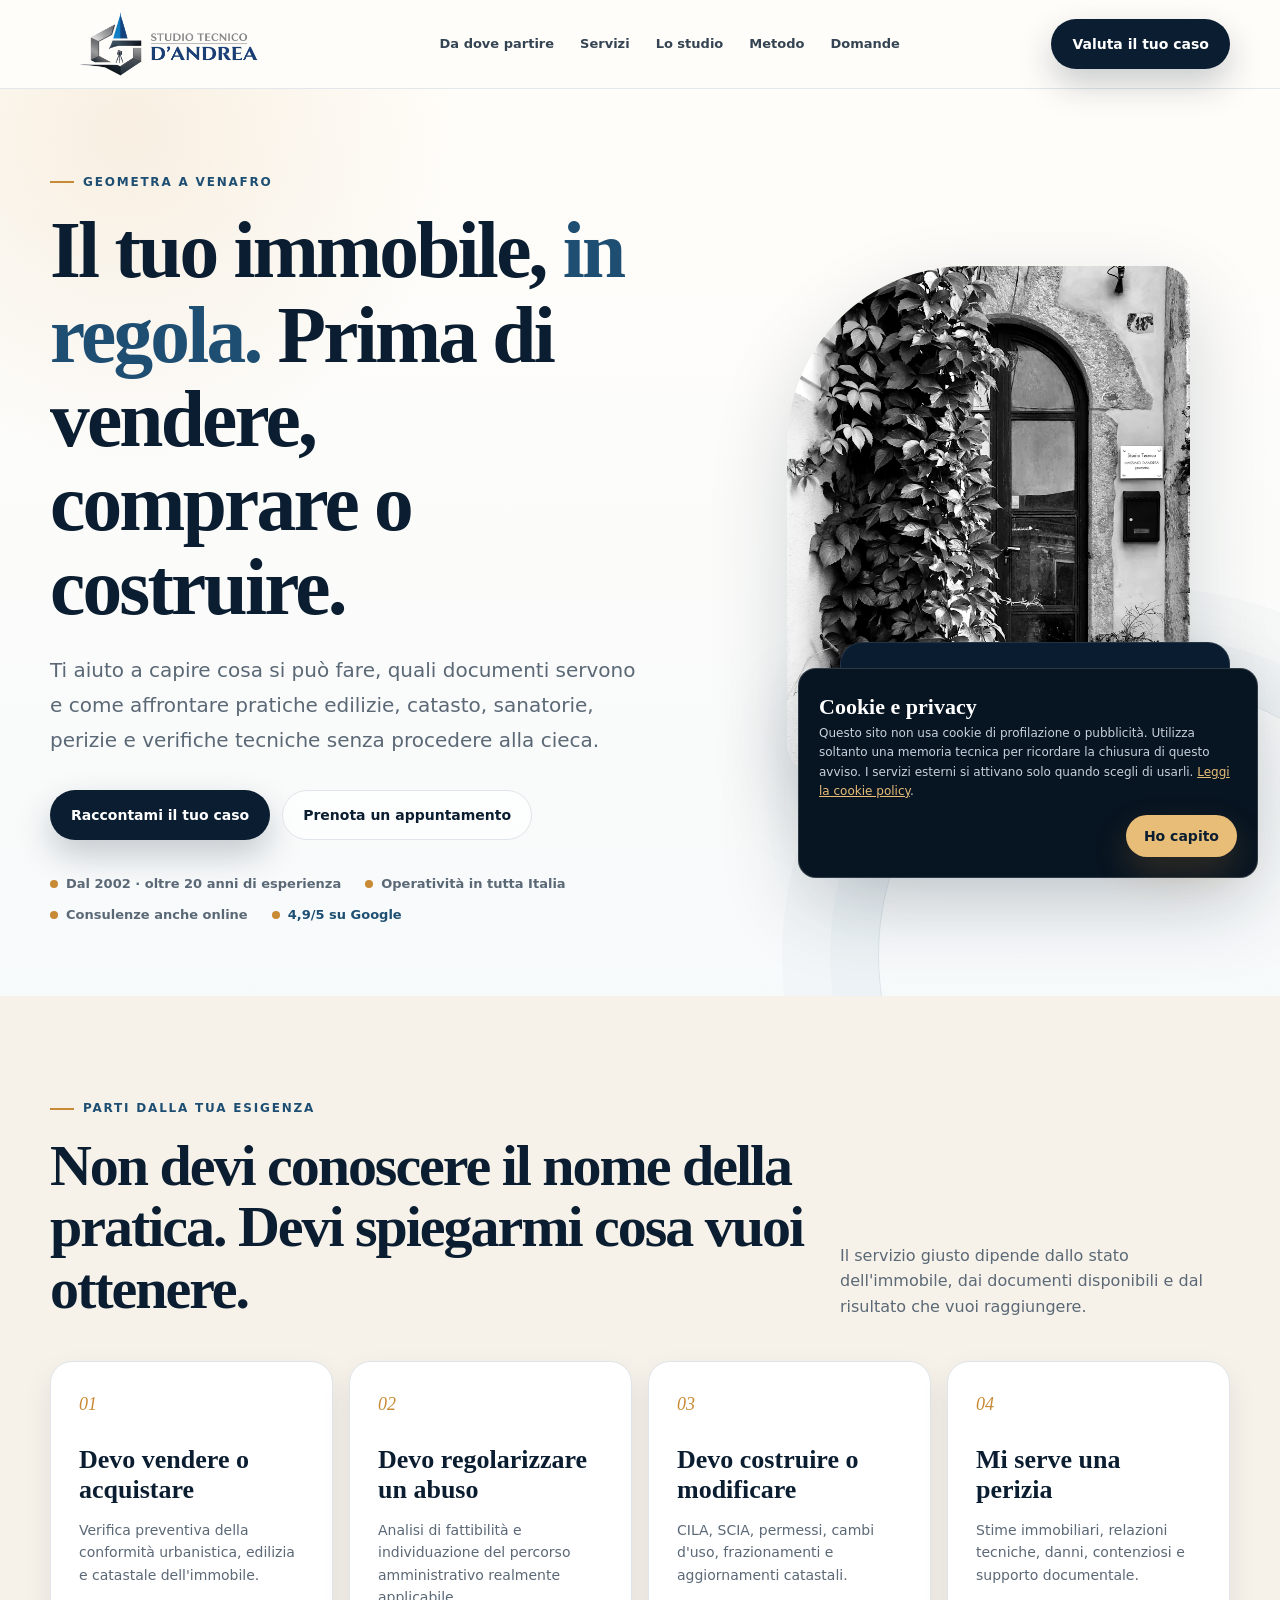
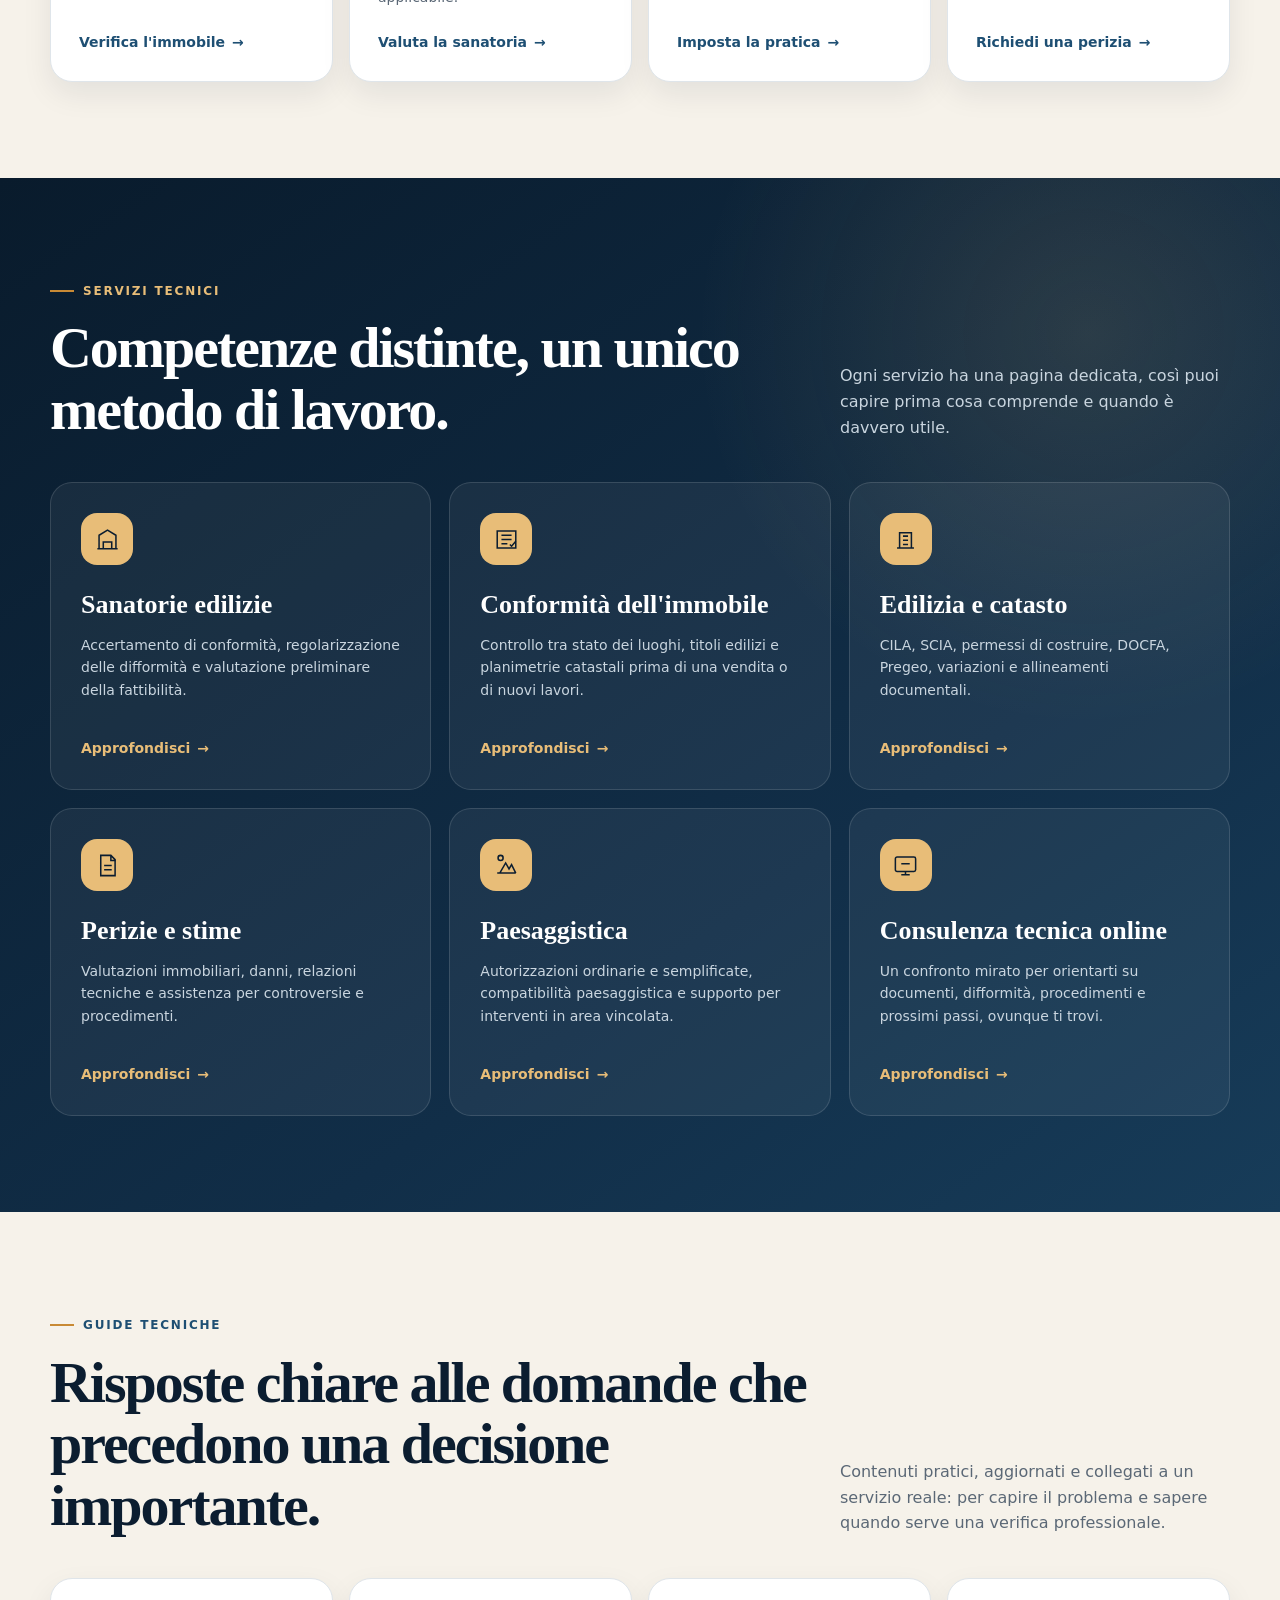
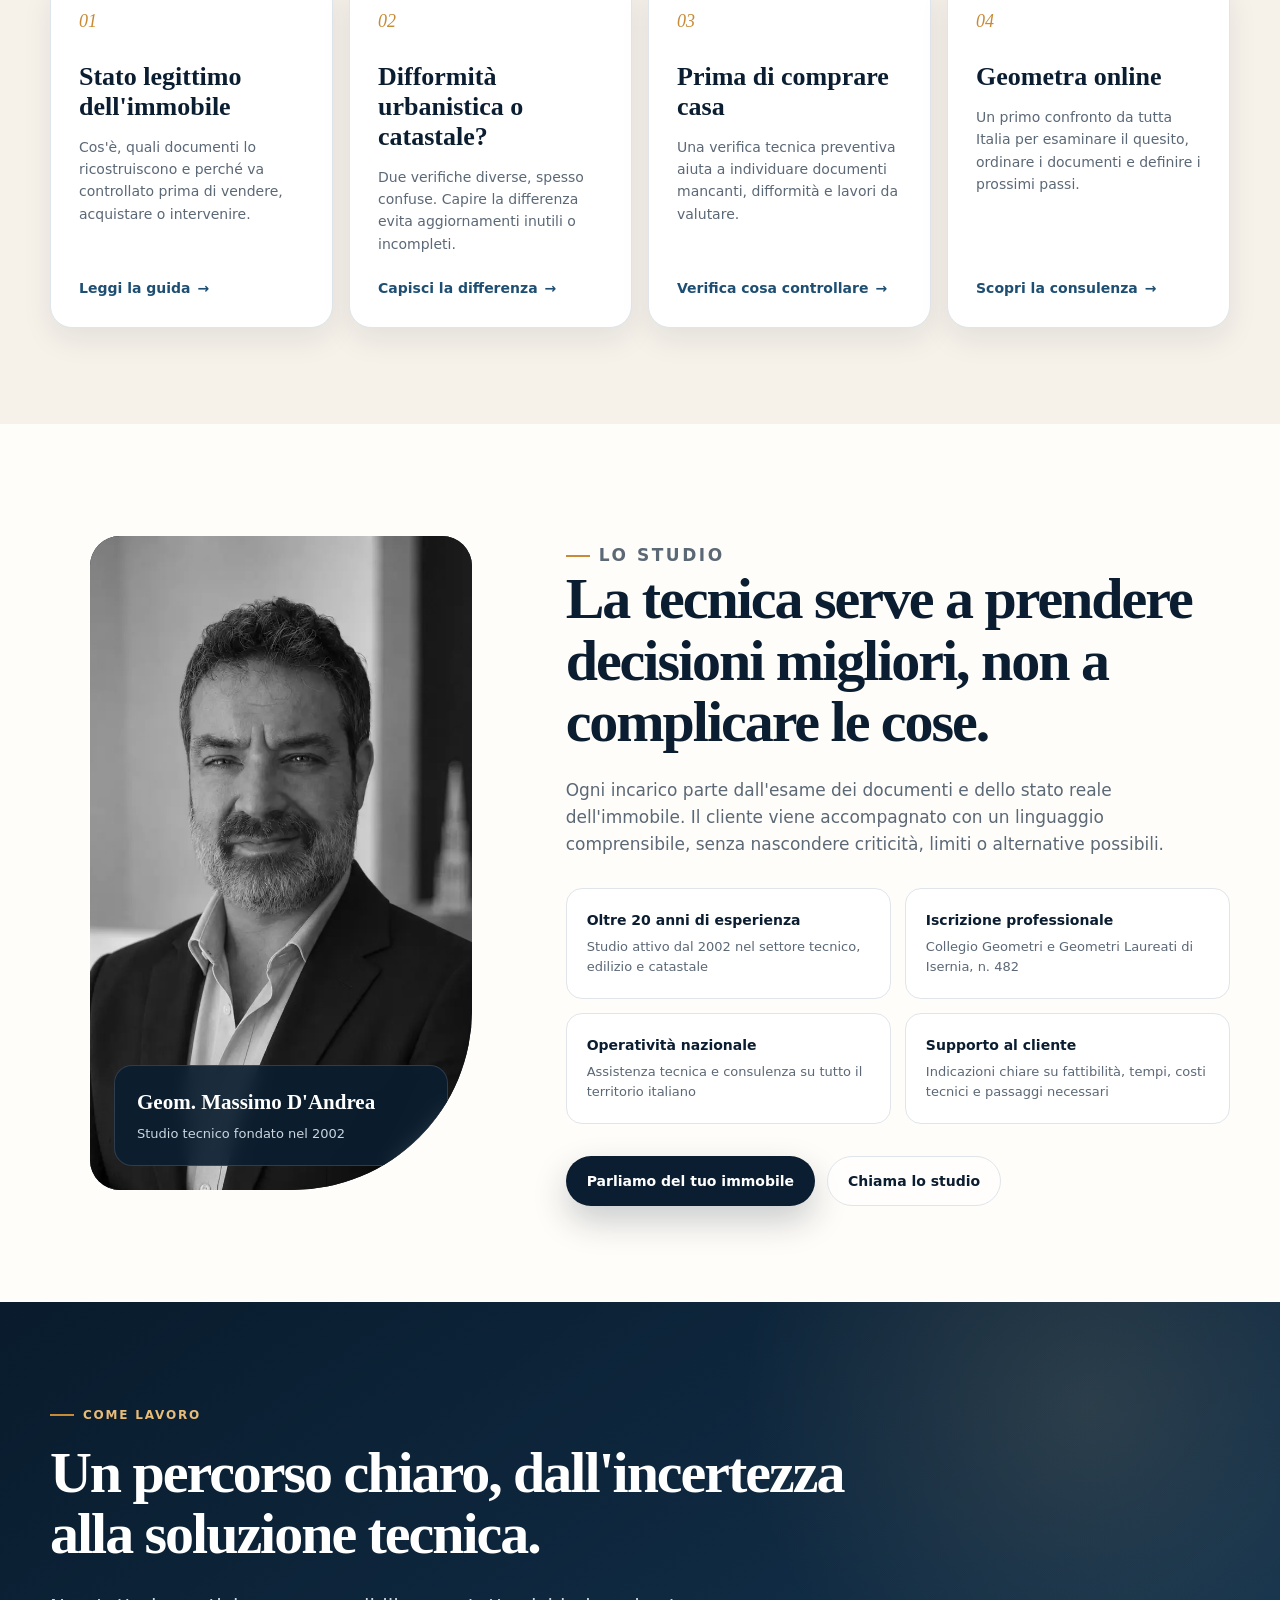
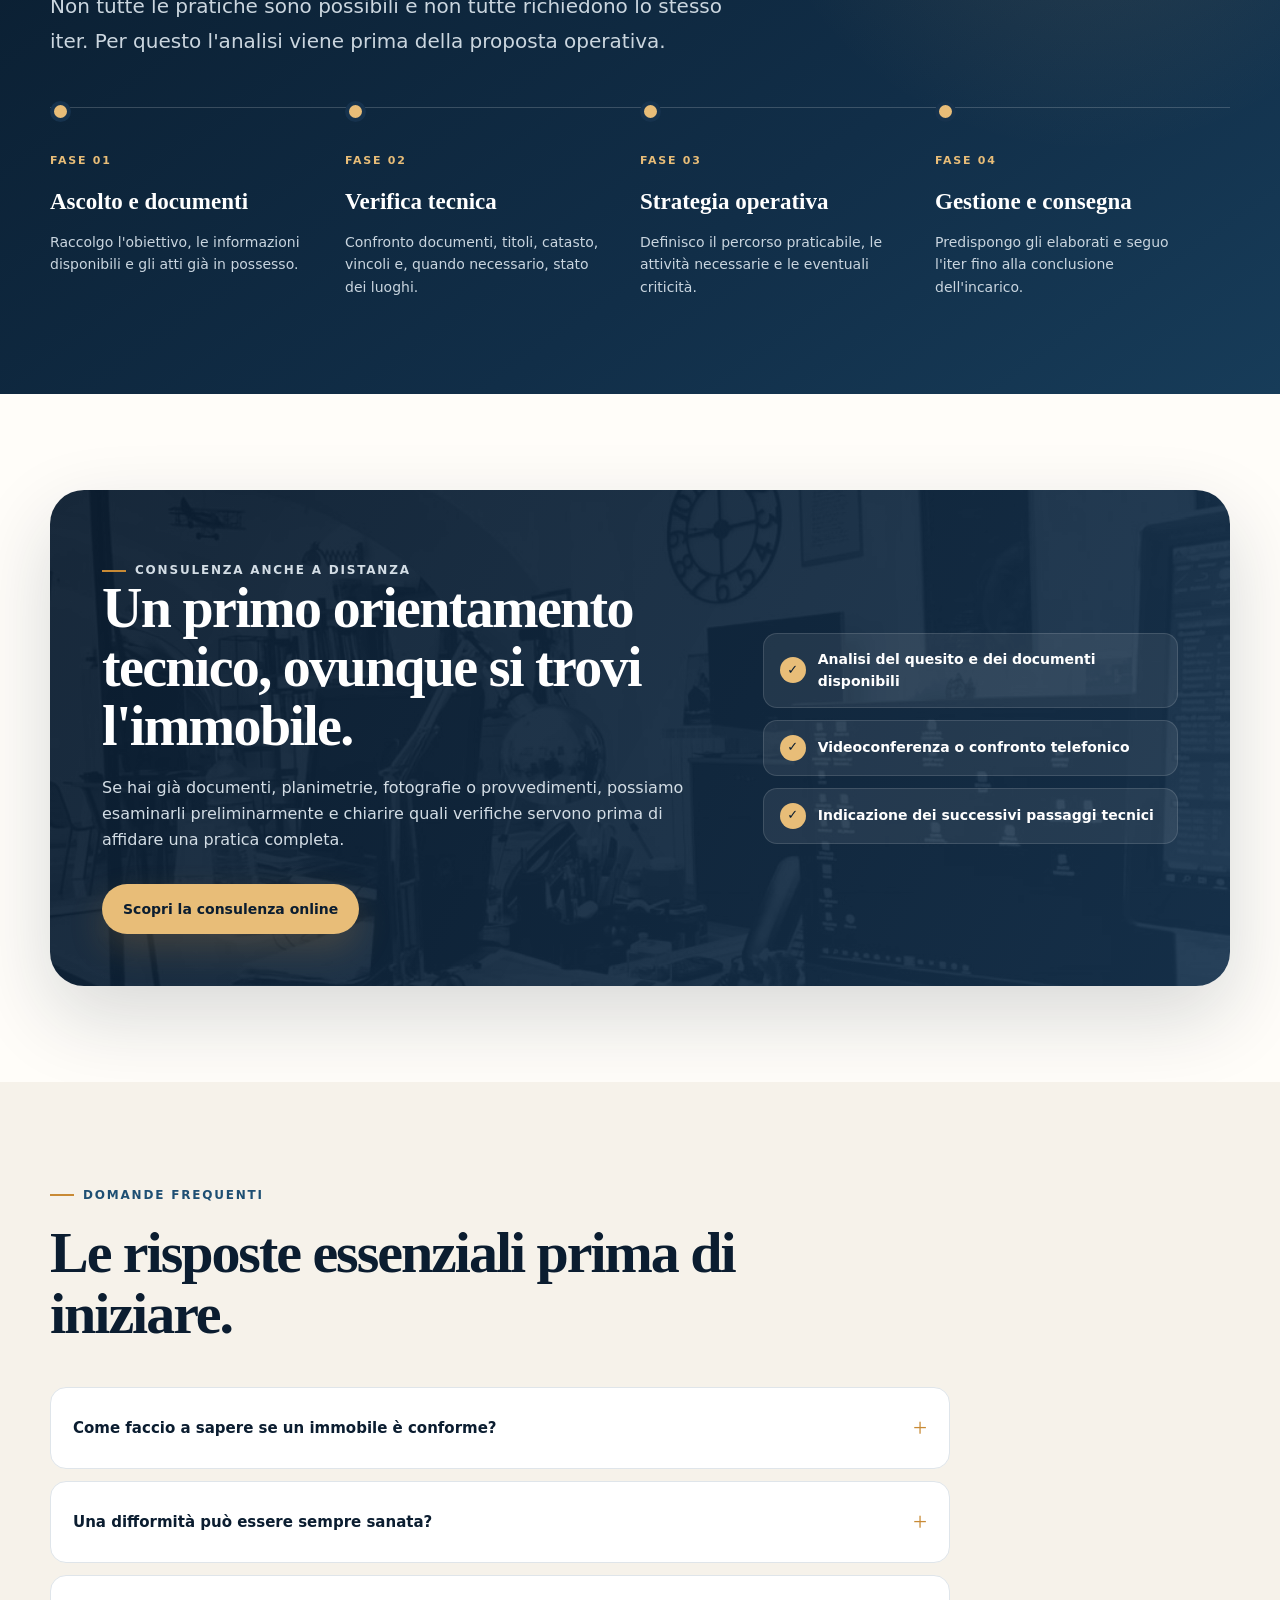
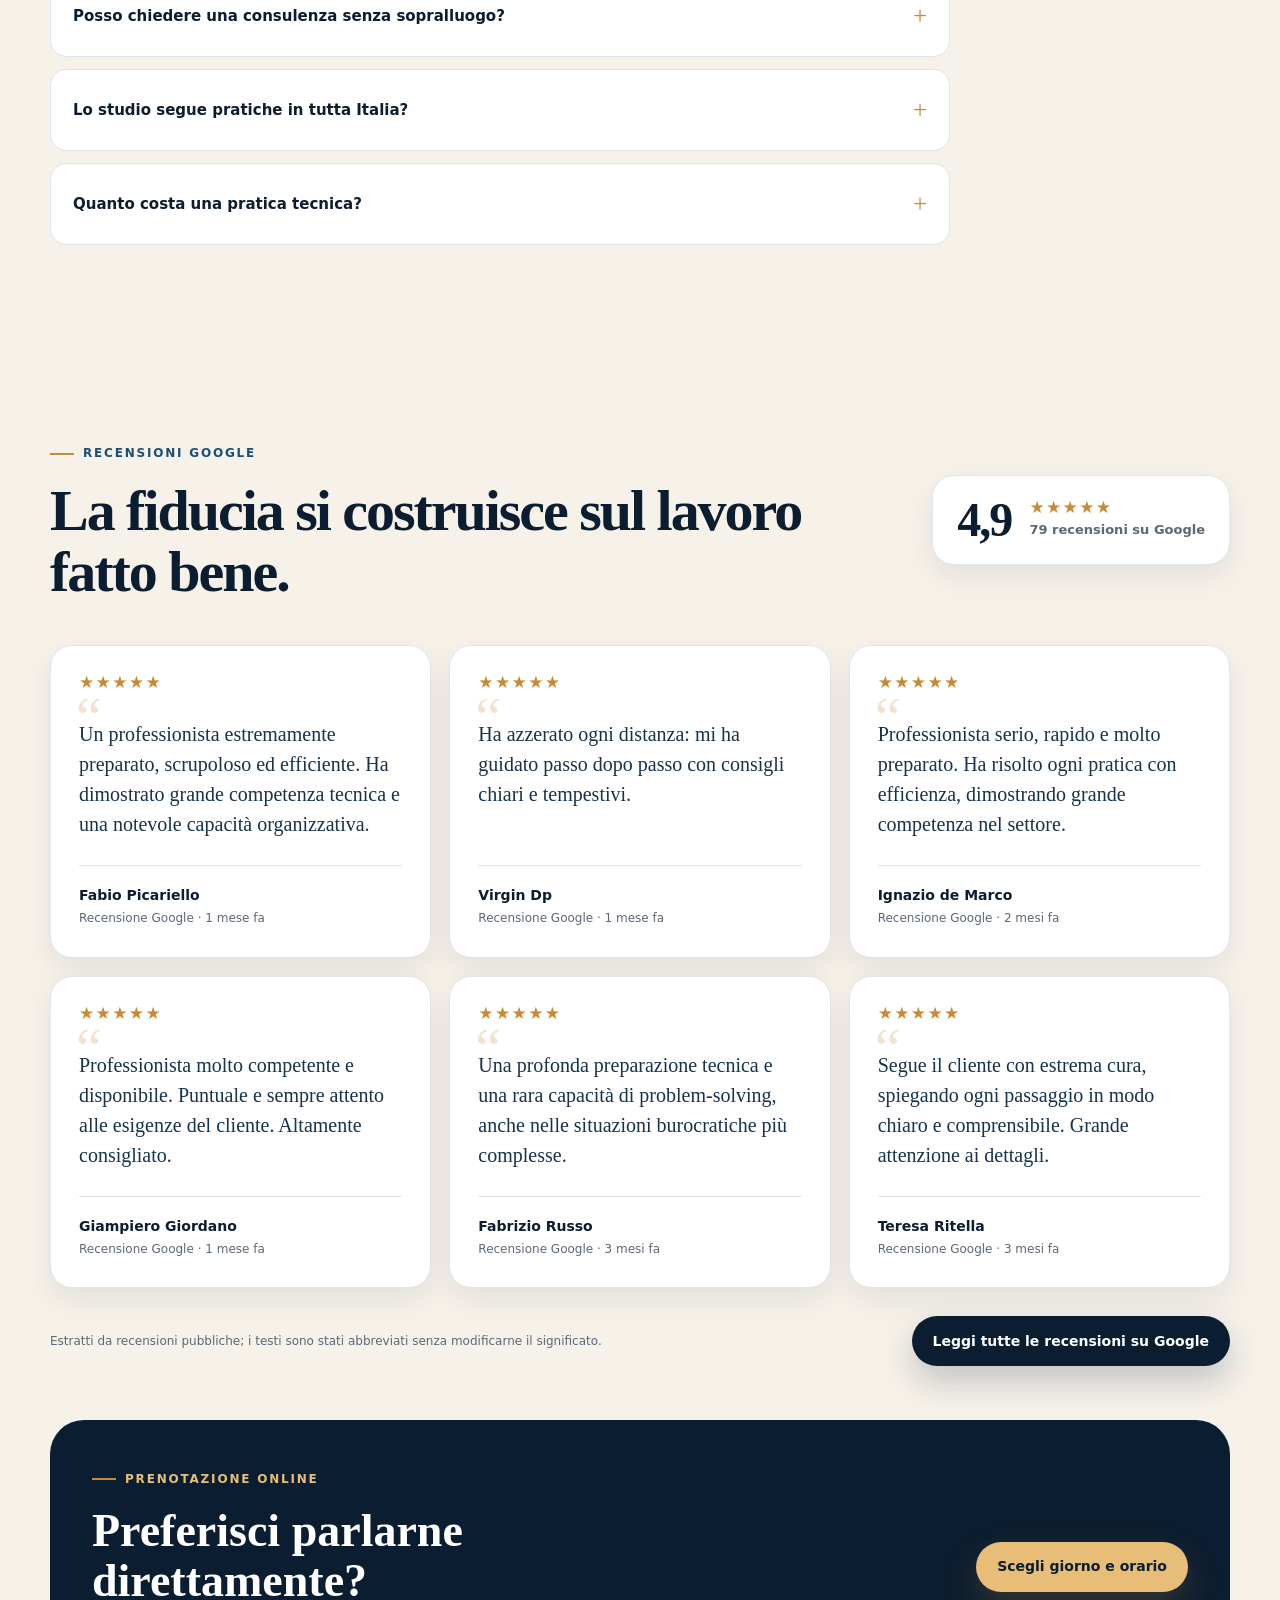
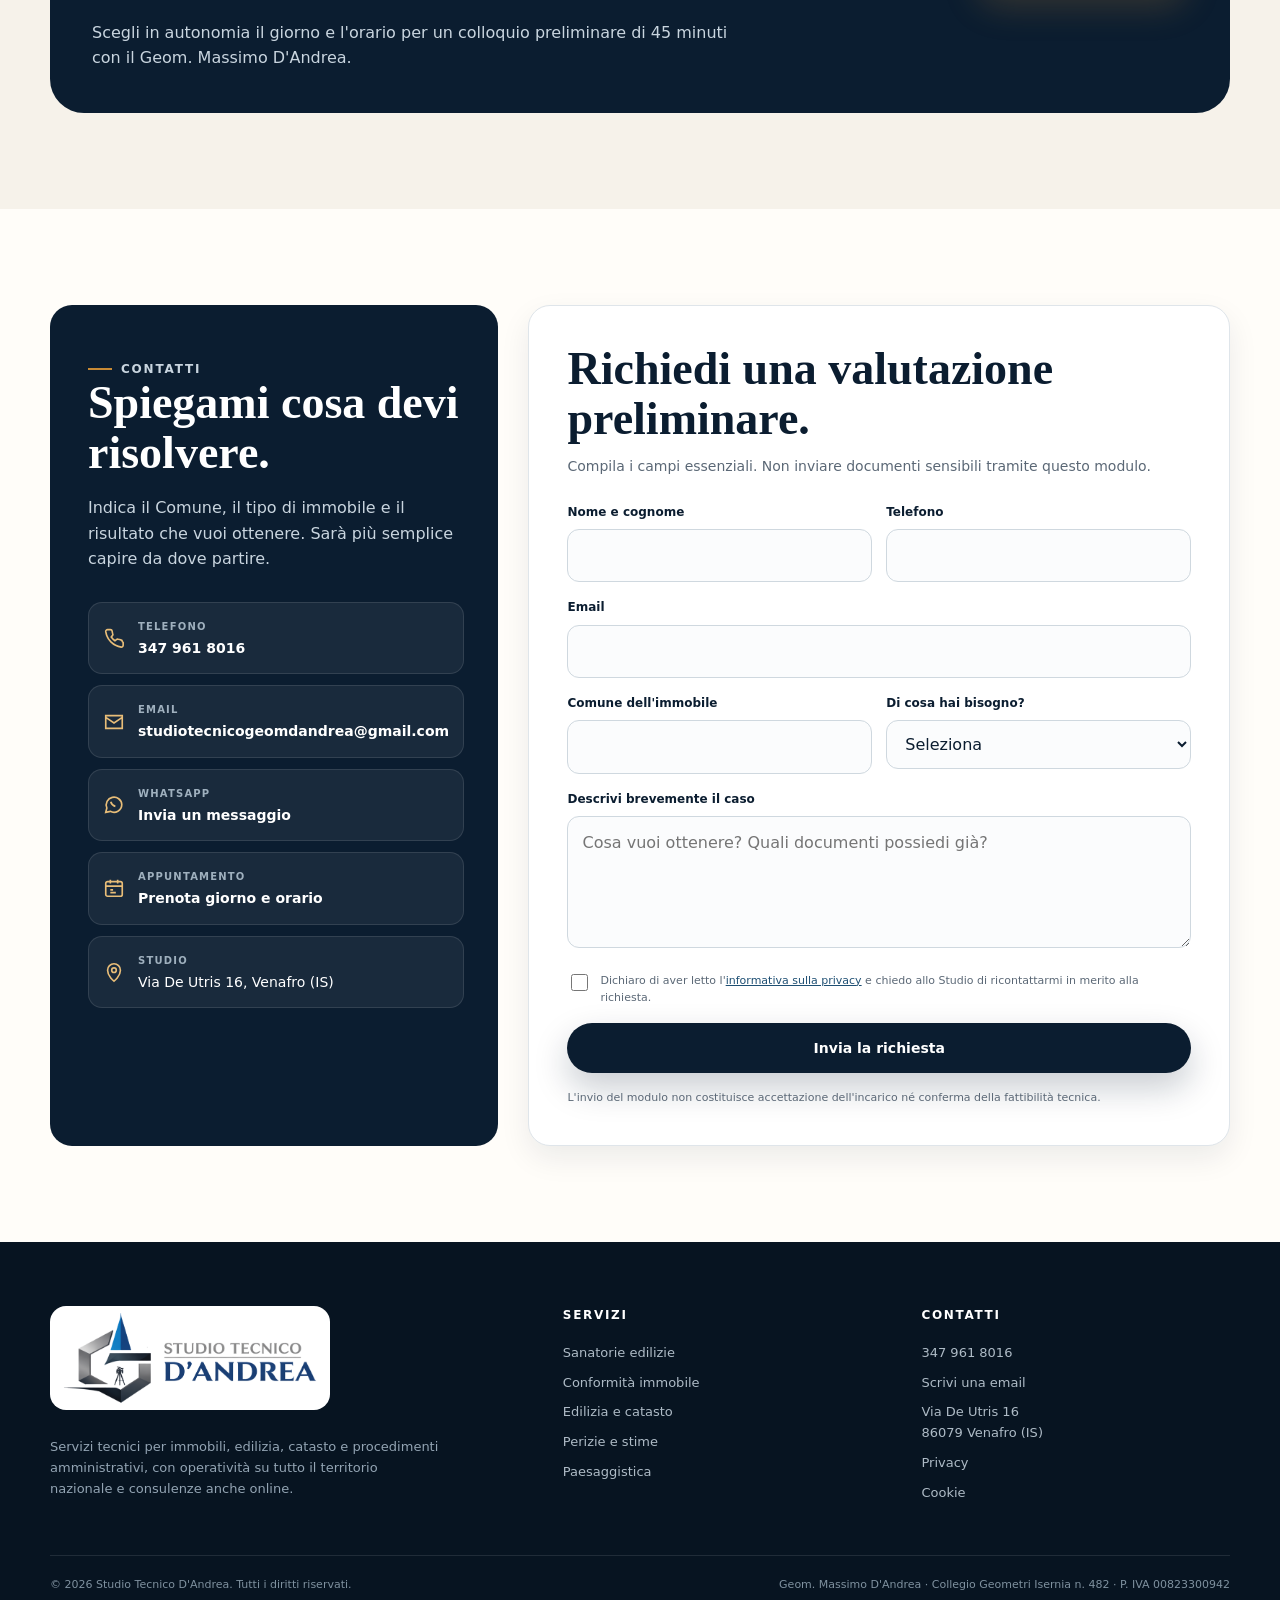
==== commit 67b07f32: "Aggiunge le guide tecniche alla homepage" ====
--- a/index.html
+++ b/index.html
@@ -219,6 +219,48 @@
       </div>
     </section>
 
+    <section class="section section--soft" id="guide">
+      <div class="container">
+        <div class="section-heading">
+          <div>
+            <p class="eyebrow">Guide tecniche</p>
+            <h2 class="section-title">Risposte chiare alle domande che precedono una decisione importante.</h2>
+          </div>
+          <p>Contenuti pratici, aggiornati e collegati a un servizio reale: per capire il problema e sapere quando serve una verifica professionale.</p>
+        </div>
+
+        <div class="intent-grid">
+          <a class="intent-card" href="stato-legittimo-immobile.html">
+            <span class="intent-number">01</span>
+            <h3>Stato legittimo dell'immobile</h3>
+            <p>Cos'è, quali documenti lo ricostruiscono e perché va controllato prima di vendere, acquistare o intervenire.</p>
+            <span class="text-link">Leggi la guida</span>
+          </a>
+
+          <a class="intent-card" href="difformita-urbanistica-catastale.html">
+            <span class="intent-number">02</span>
+            <h3>Difformità urbanistica o catastale?</h3>
+            <p>Due verifiche diverse, spesso confuse. Capire la differenza evita aggiornamenti inutili o incompleti.</p>
+            <span class="text-link">Capisci la differenza</span>
+          </a>
+
+          <a class="intent-card" href="verifica-immobile-prima-acquisto.html">
+            <span class="intent-number">03</span>
+            <h3>Prima di comprare casa</h3>
+            <p>Una verifica tecnica preventiva aiuta a individuare documenti mancanti, difformità e lavori da valutare.</p>
+            <span class="text-link">Verifica cosa controllare</span>
+          </a>
+
+          <a class="intent-card" href="consulenza-tecnica-online.html">
+            <span class="intent-number">04</span>
+            <h3>Geometra online</h3>
+            <p>Un primo confronto da tutta Italia per esaminare il quesito, ordinare i documenti e definire i prossimi passi.</p>
+            <span class="text-link">Scopri la consulenza</span>
+          </a>
+        </div>
+      </div>
+    </section>
+
     <section class="section" id="studio">
       <div class="container profile-grid">
         <figure class="profile-media">
@@ -413,7 +455,7 @@
               <div class="field"><label for="comune">Comune dell'immobile</label><input id="comune" name="comune_immobile" type="text" required></div>
               <div class="field">
                 <label for="servizio">Di cosa hai bisogno?</label>
-                <select id="servizio" name="servizio" required>
+                <select id="servizio" name="servizio" required data-service-select>
                   <option value="">Seleziona</option>
                   <option>Sanatoria o difformità</option>
                   <option>Vendita o acquisto immobile</option>
@@ -428,6 +470,7 @@
             <div class="field"><label for="messaggio">Descrivi brevemente il caso</label><textarea id="messaggio" name="messaggio" placeholder="Cosa vuoi ottenere? Quali documenti possiedi già?" required></textarea></div>
             <label class="consent"><input type="checkbox" name="privacy_presa_visione" value="sì" required><span>Dichiaro di aver letto l'<a href="privacy.html">informativa sulla privacy</a> e chiedo allo Studio di ricontattarmi in merito alla richiesta.</span></label>
             <input type="hidden" name="_subject" value="Nuova richiesta dal sito Studio Tecnico D'Andrea">
+            <input type="hidden" name="pagina_provenienza" value="Homepage" data-source-page>
             <button class="btn btn--primary" type="submit">Invia la richiesta</button>
             <p class="form-status" role="status" aria-live="polite" data-form-status></p>
             <p class="form-note">L'invio del modulo non costituisce accettazione dell'incarico né conferma della fattibilità tecnica.</p>
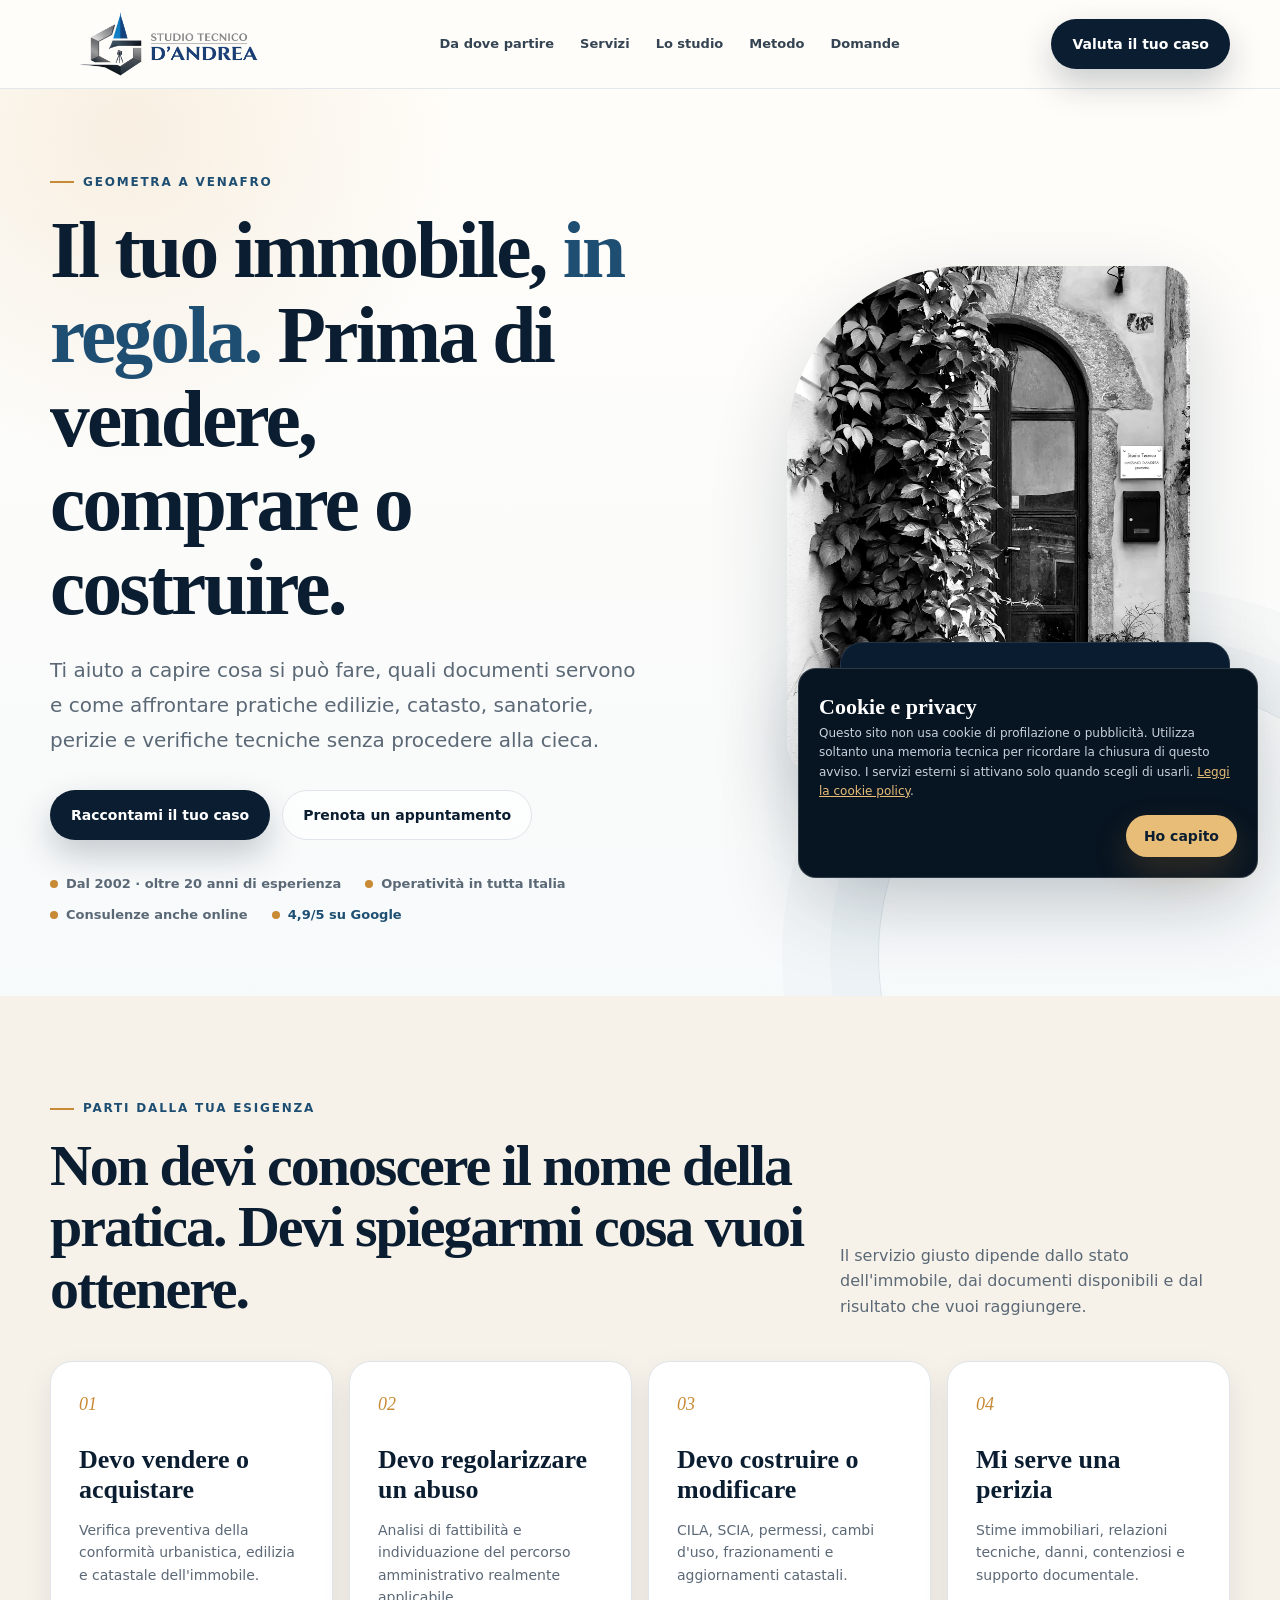
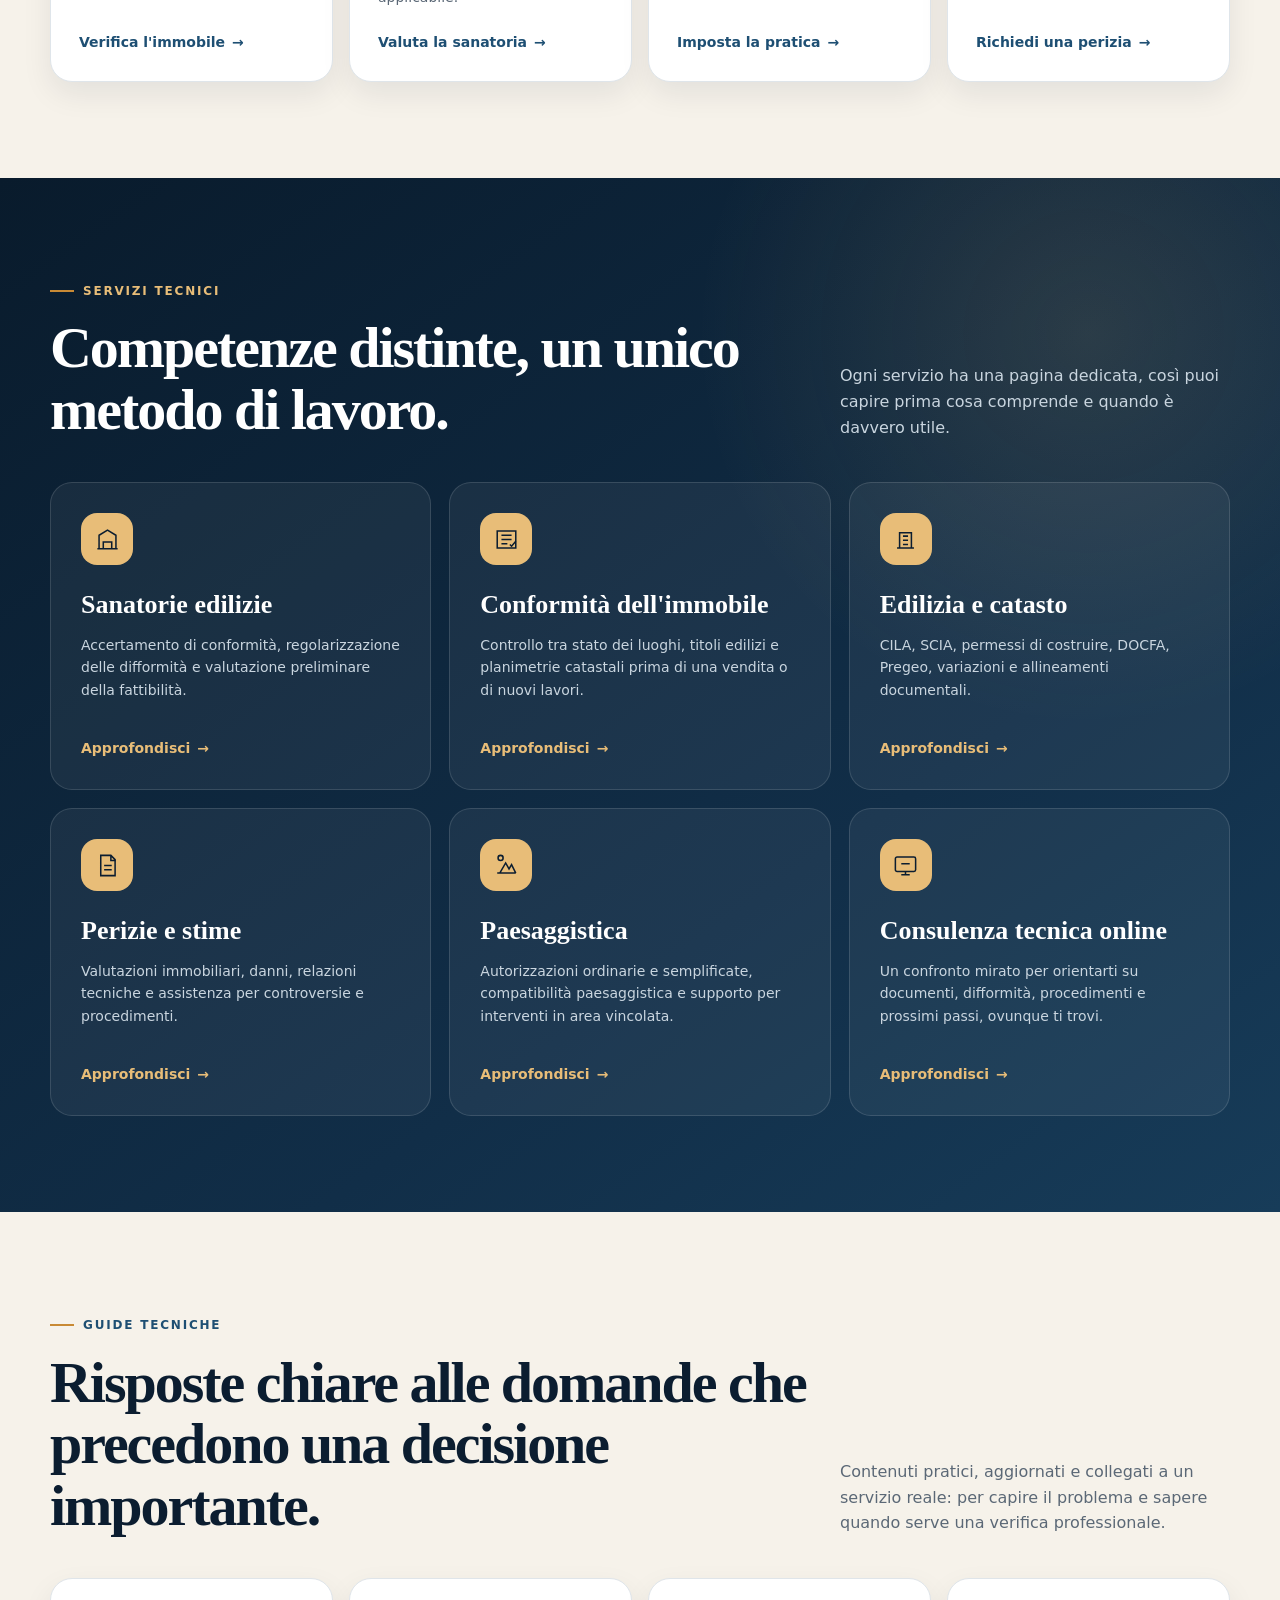
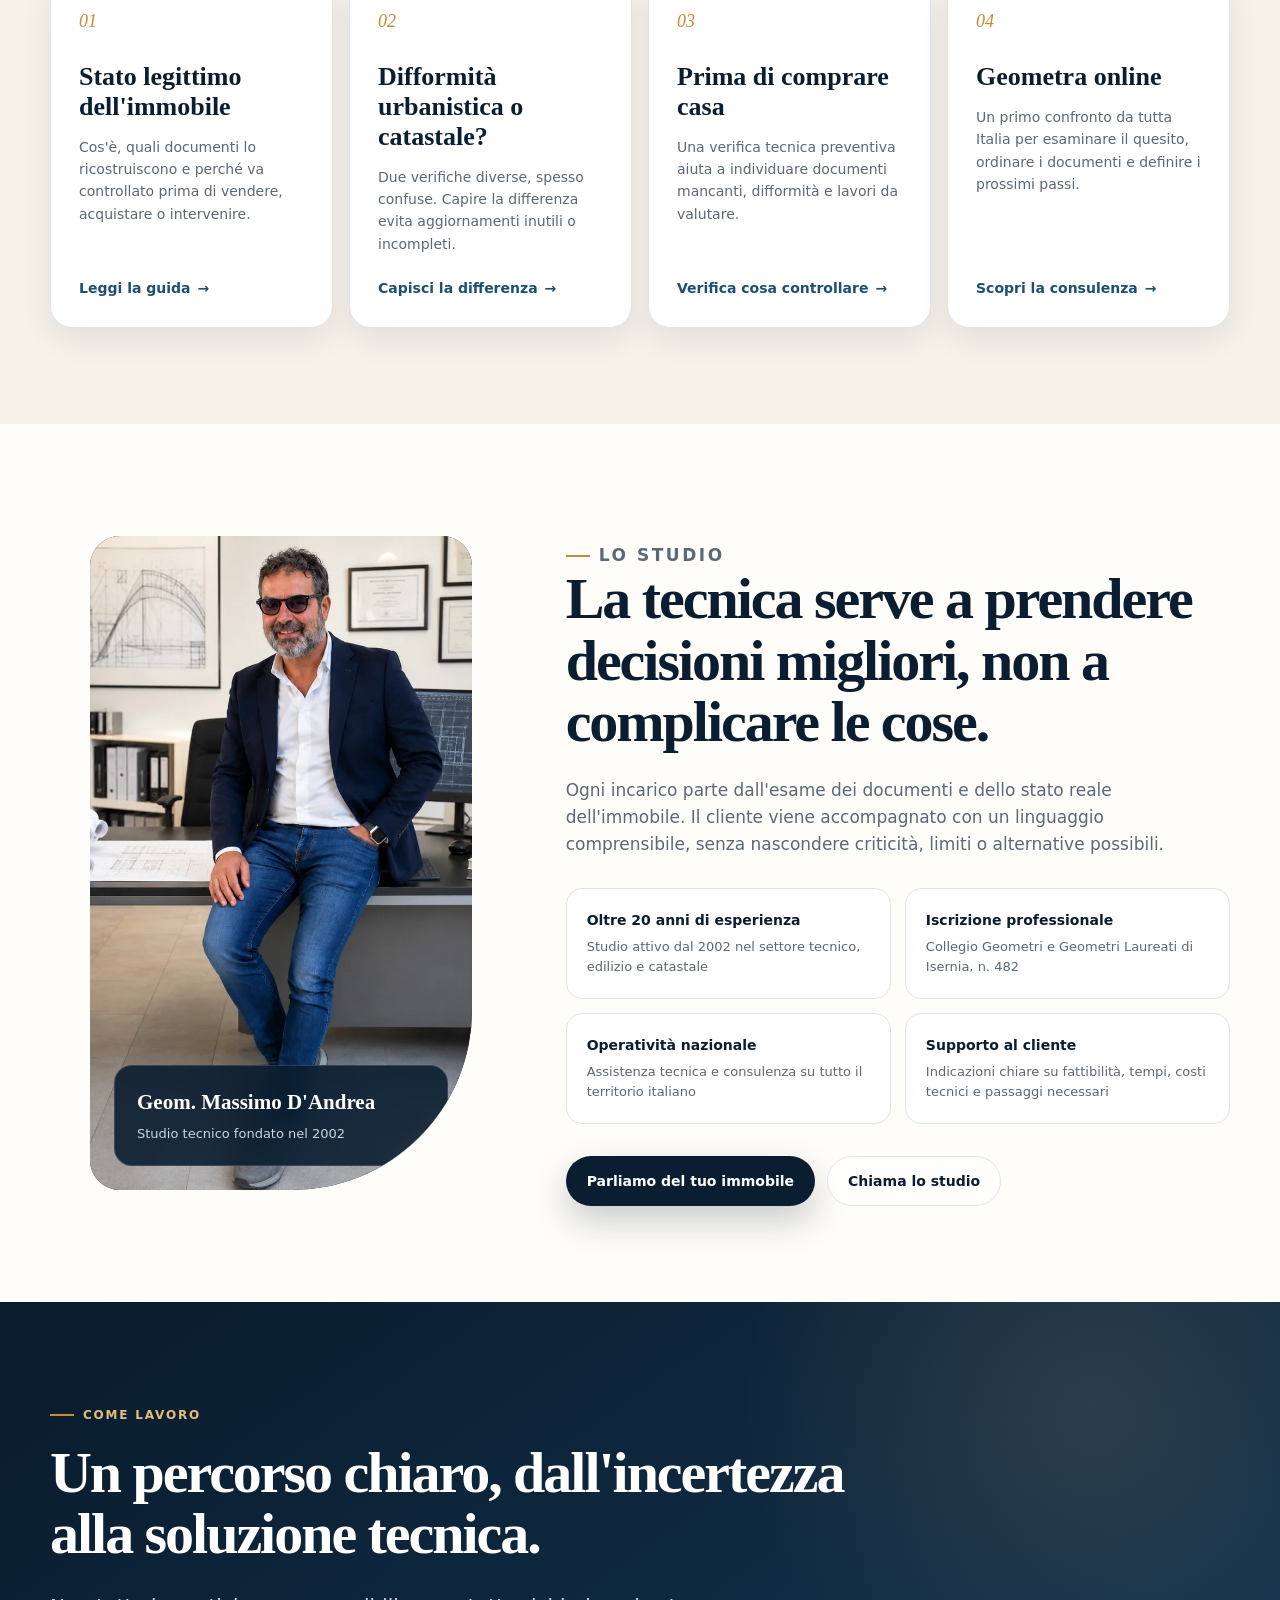
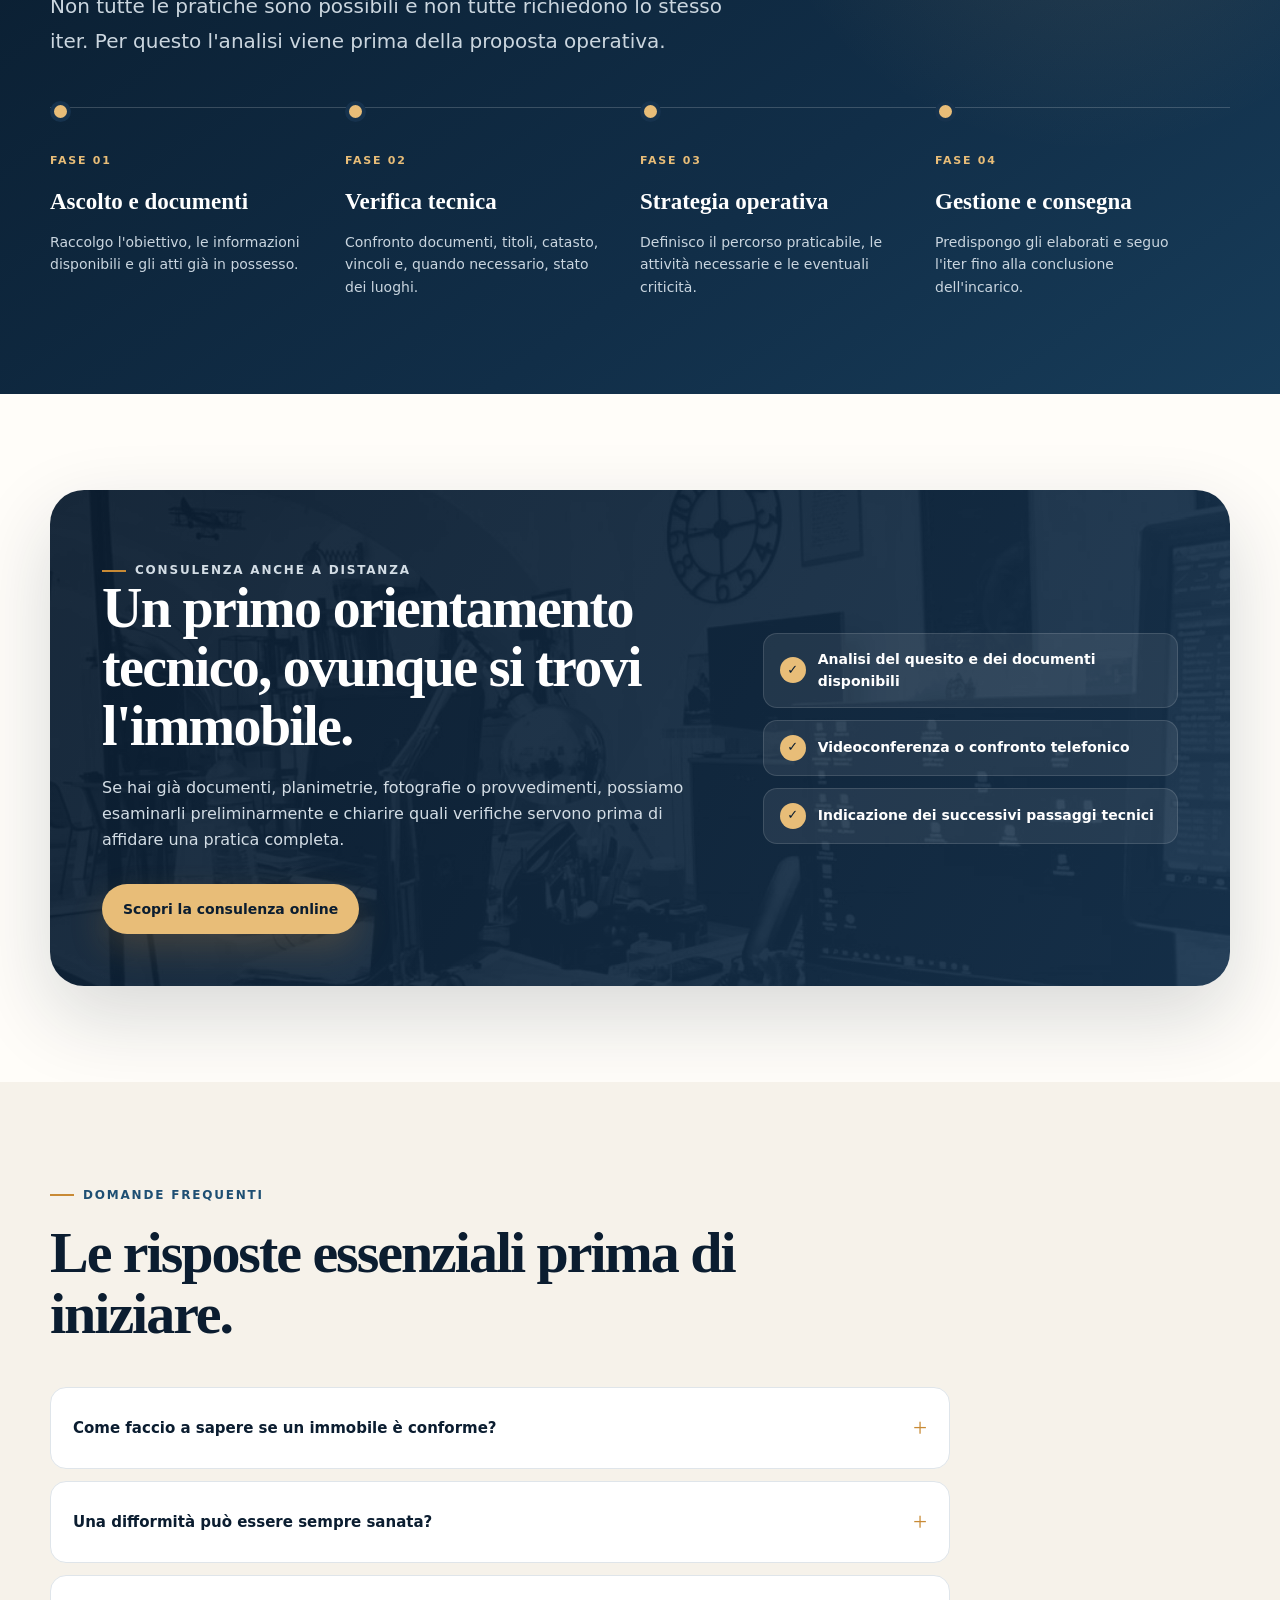
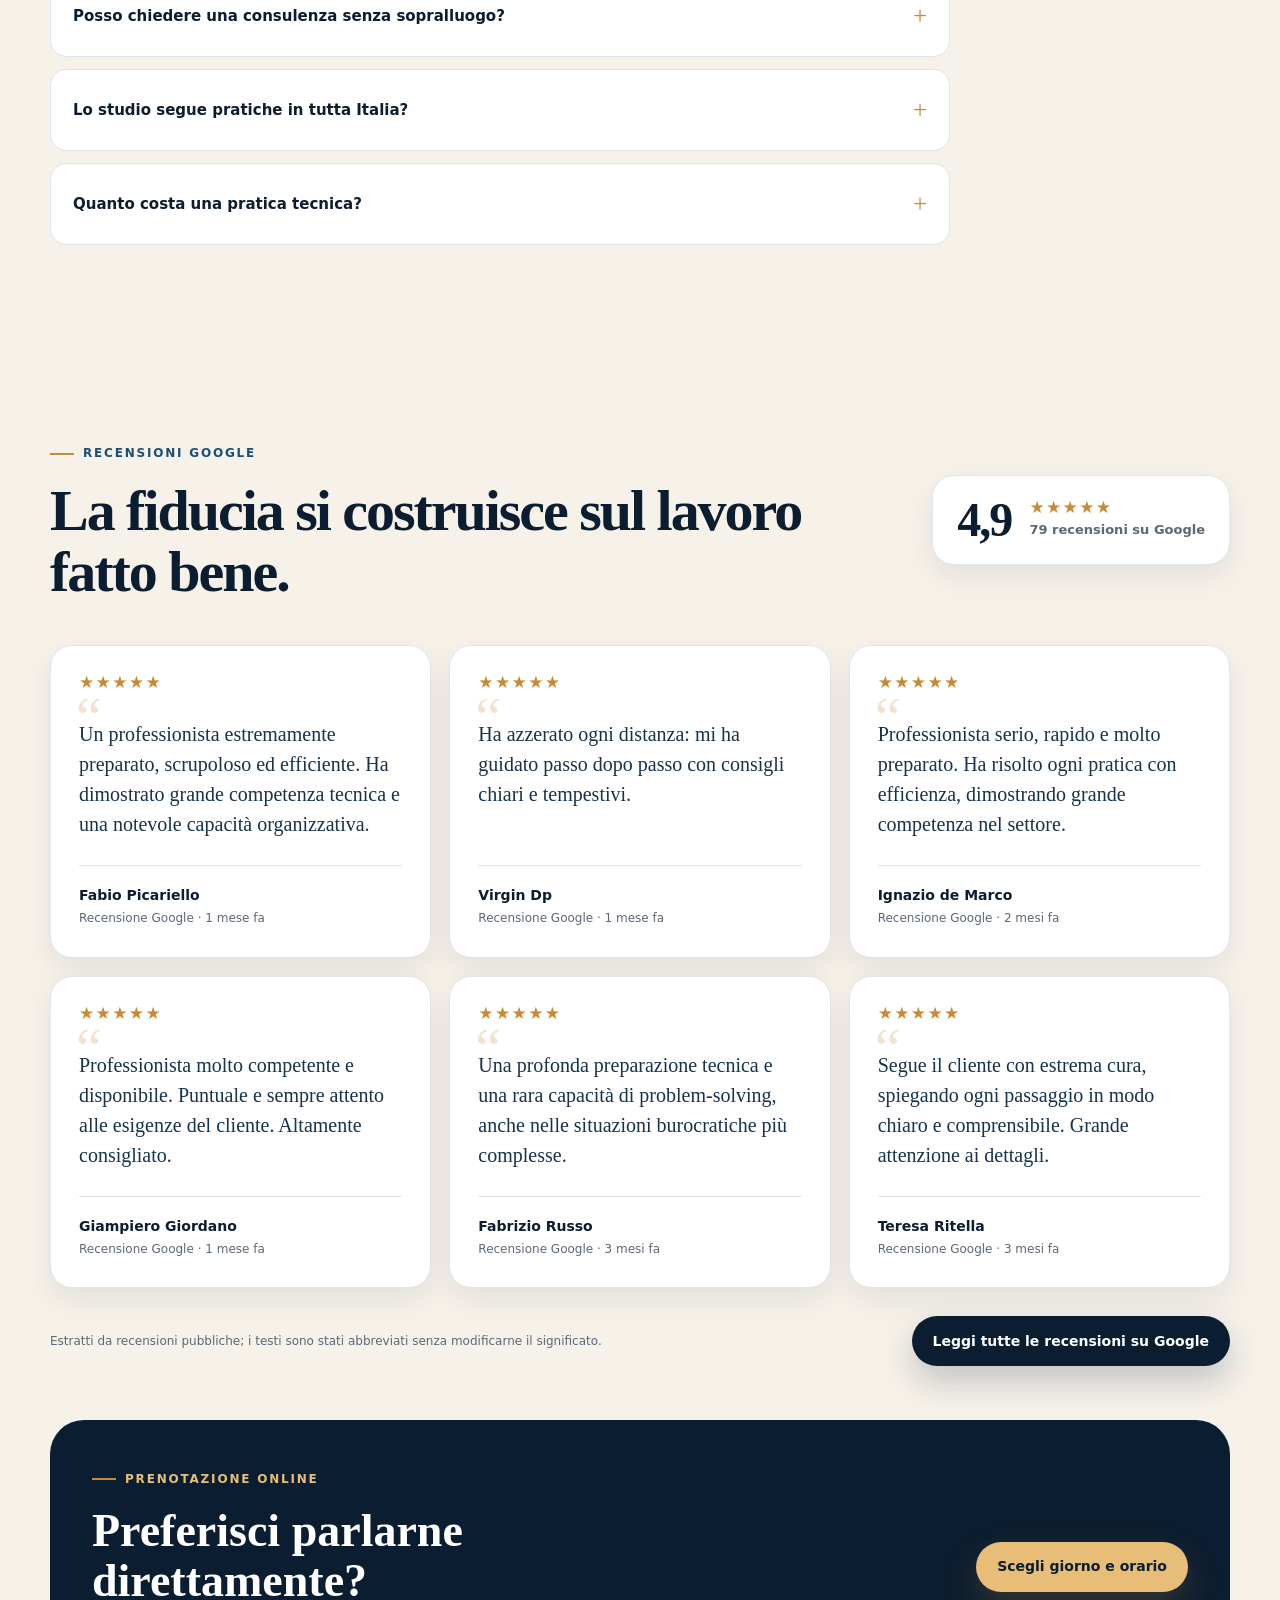
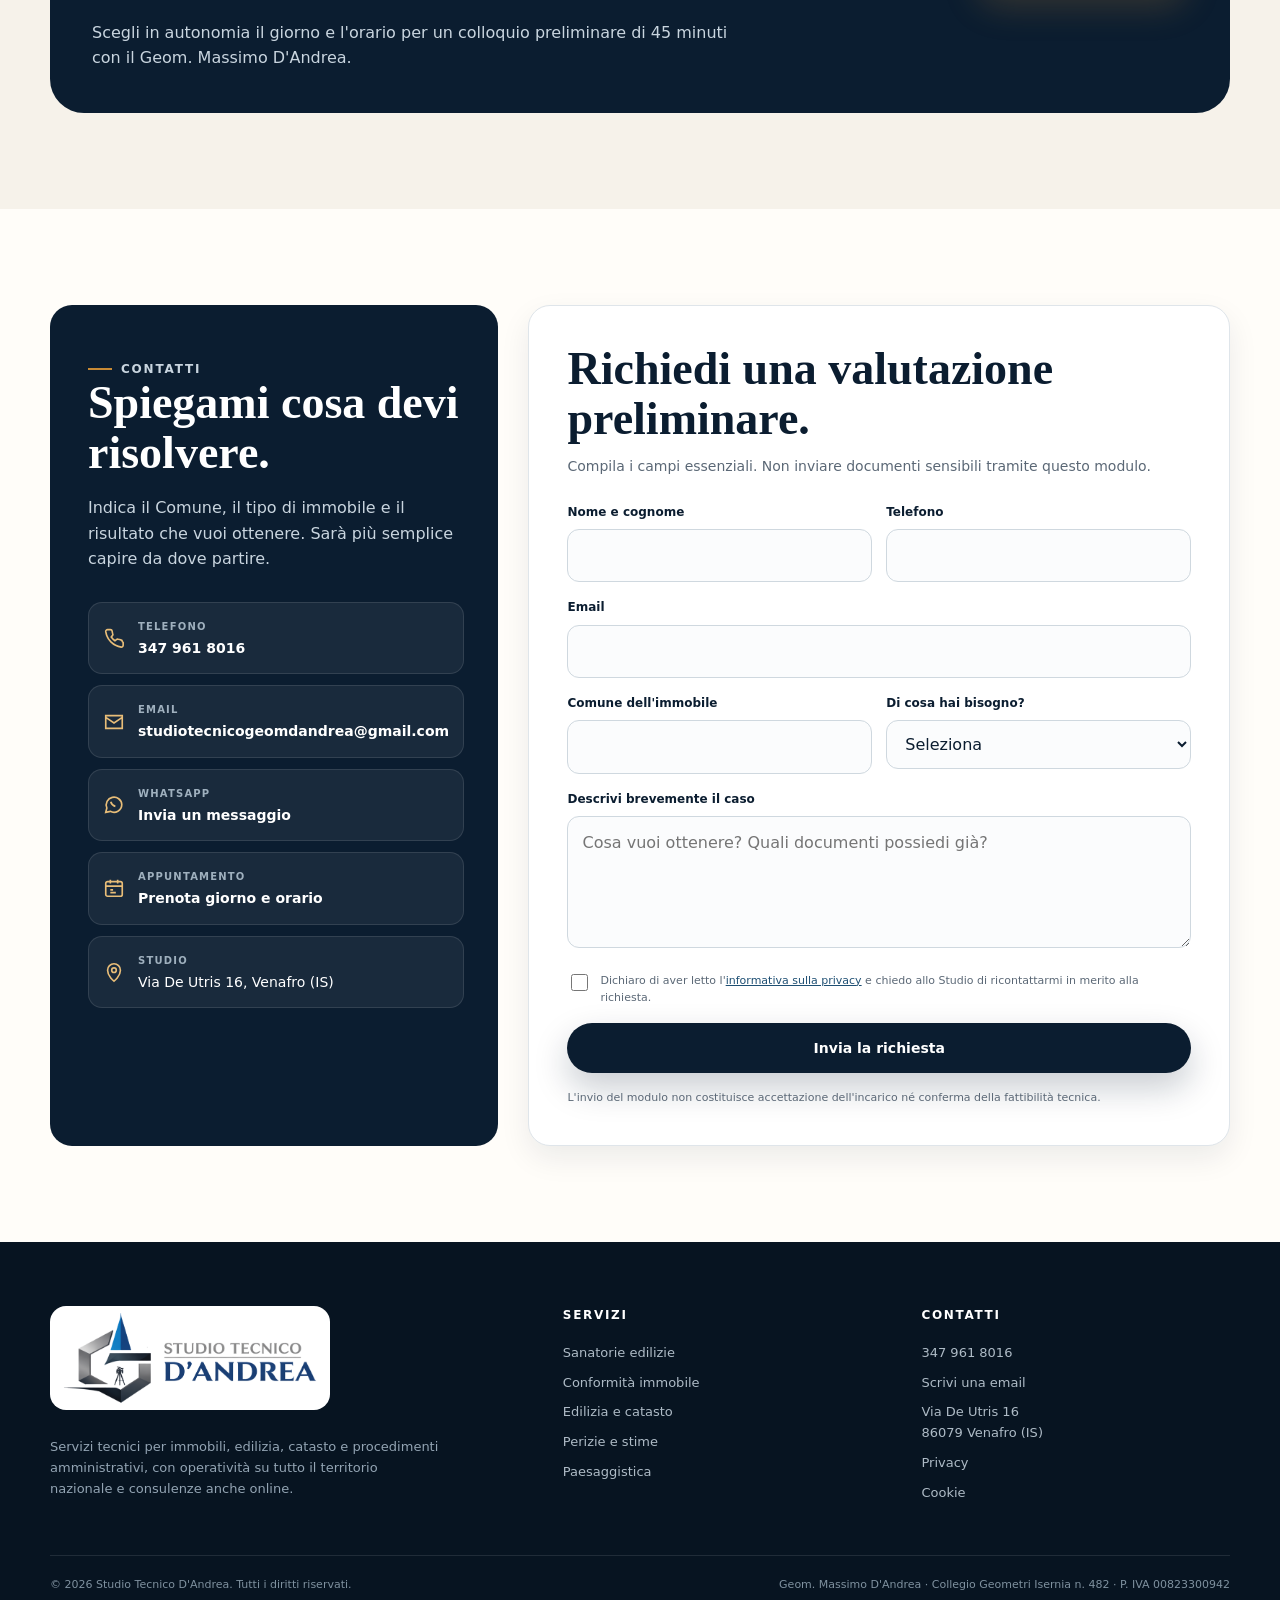
==== commit cf1ff170: "Aggiorna il ritratto professionale dello Studio Sostituisce la fotografia nella sezione dedicata al " ====
--- a/index.html
+++ b/index.html
@@ -6,7 +6,9 @@
   <title>Geometra a Venafro | Studio Tecnico D'Andrea</title>
   <meta name="description" content="Studio tecnico a Venafro per sanatorie edilizie, conformità urbanistica e catastale, CILA, SCIA, perizie, stime e consulenze tecniche anche online.">
   <link rel="canonical" href="https://studiotecnicodandrea.it/">
-  <link rel="icon" href="favicon.svg" type="image/svg+xml">
+  <link rel="icon" href="/favicon-96.png" type="image/png" sizes="96x96">
+  <link rel="icon" href="/favicon.svg" type="image/svg+xml" sizes="any">
+  <link rel="apple-touch-icon" href="/apple-touch-icon.png" sizes="180x180">
   <link rel="stylesheet" href="assets/style.css">
   <meta property="og:locale" content="it_IT">
   <meta property="og:type" content="website">
@@ -22,7 +24,7 @@
     "name": "Studio Tecnico D'Andrea",
     "url": "https://studiotecnicodandrea.it/",
     "logo": "https://studiotecnicodandrea.it/logo-studio-tecnico-dandrea.png",
-    "image": "https://studiotecnicodandrea.it/massimo-dandrea-v2.webp",
+    "image": "https://studiotecnicodandrea.it/massimo-dandrea-studio.webp",
     "foundingDate": "2002",
     "telephone": "+39 347 961 8016",
     "email": "studiotecnicogeomdandrea@gmail.com",
@@ -49,6 +51,15 @@
     ]
   }
   </script>
+  <script type="application/ld+json">
+  {
+    "@context": "https://schema.org",
+    "@type": "WebSite",
+    "name": "Studio Tecnico D'Andrea",
+    "alternateName": "Studio D'Andrea",
+    "url": "https://studiotecnicodandrea.it/"
+  }
+  </script>
 </head>
 <body>
   <a class="skip-link" href="#contenuto">Vai al contenuto</a>
@@ -264,7 +275,7 @@
     <section class="section" id="studio">
       <div class="container profile-grid">
         <figure class="profile-media">
-          <img src="massimo-dandrea-v2.webp" width="900" height="1200" alt="Ritratto professionale del Geometra Massimo D'Andrea">
+          <img src="massimo-dandrea-studio.webp" width="900" height="1200" alt="Il Geometra Massimo D'Andrea nel suo studio tecnico">
           <figcaption class="profile-stamp">
             <strong>Geom. Massimo D'Andrea</strong>
             <span>Studio tecnico fondato nel 2002</span>
--- a/assets/style.css
+++ b/assets/style.css
@@ -647,7 +647,7 @@
   width: 100%;
   height: 100%;
   object-fit: cover;
-  filter: grayscale(1) contrast(1.02);
+  object-position: center top;
 }
 
 .profile-stamp {
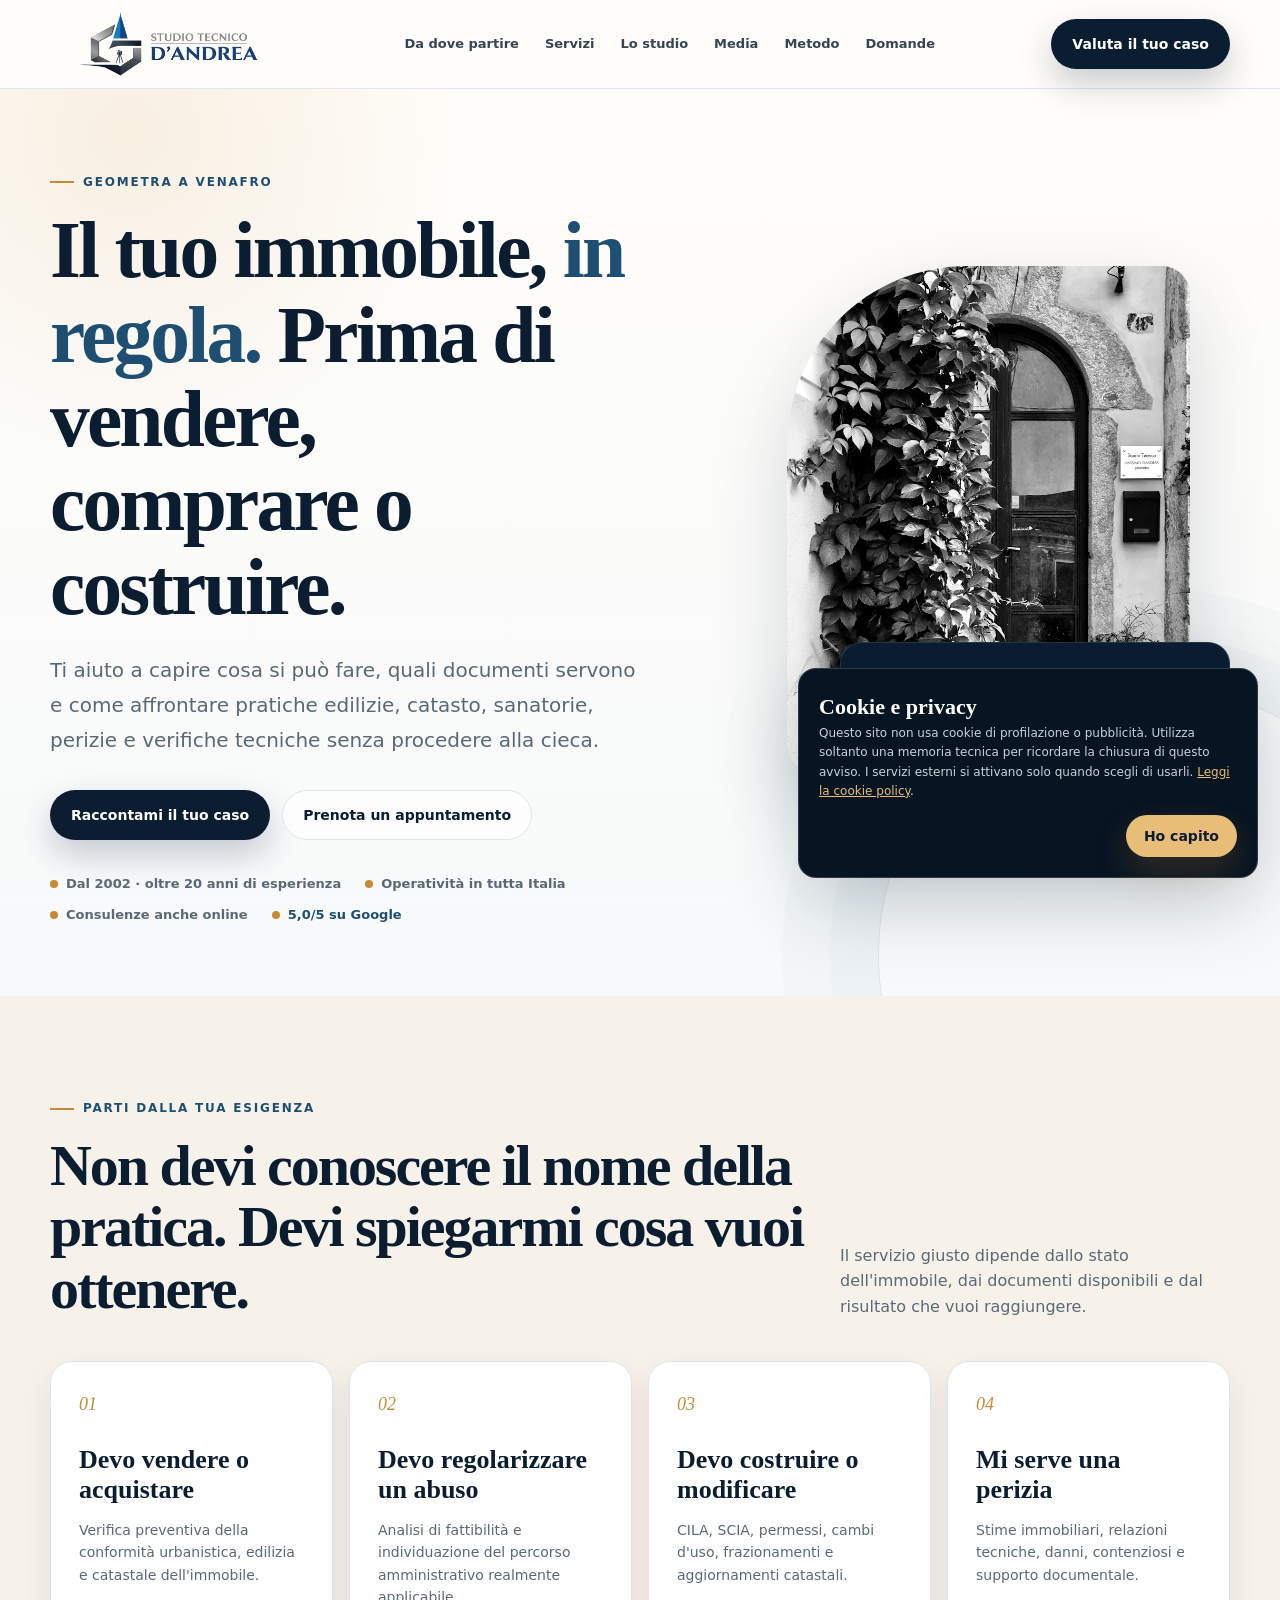
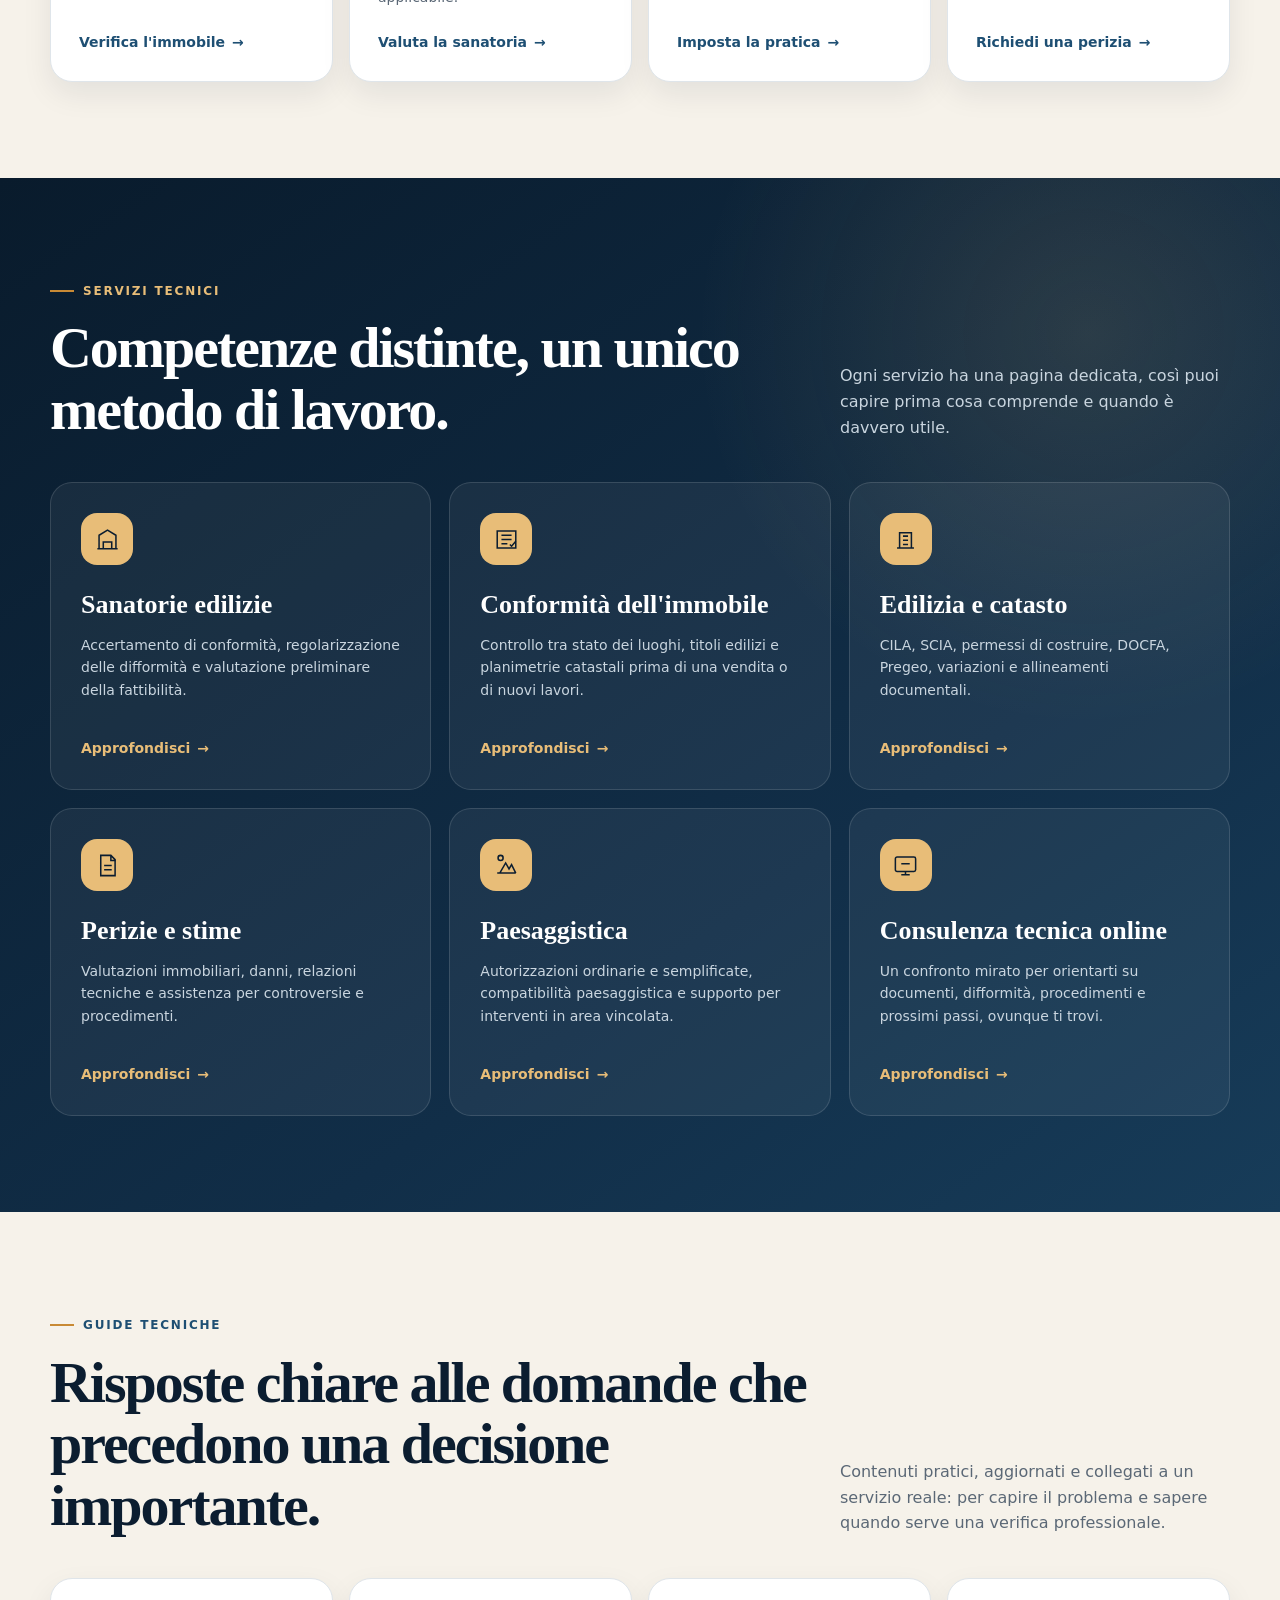
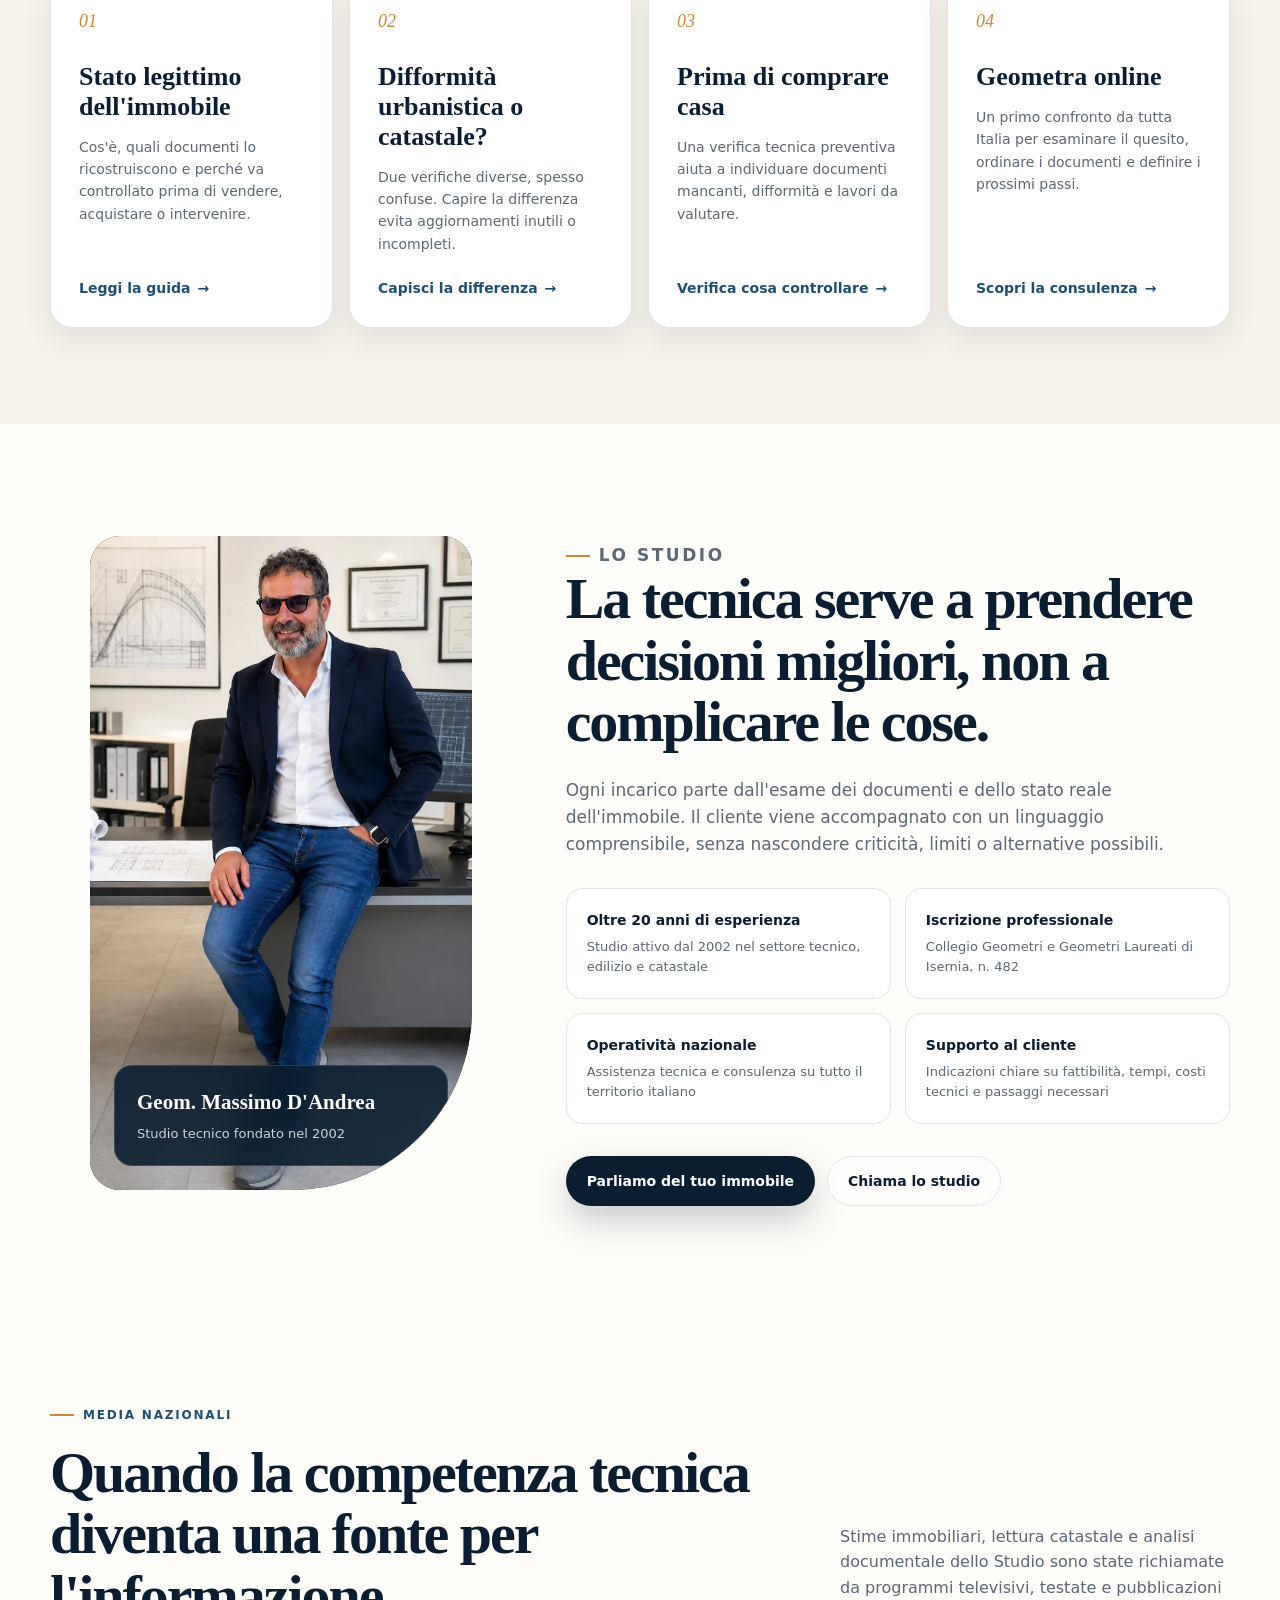
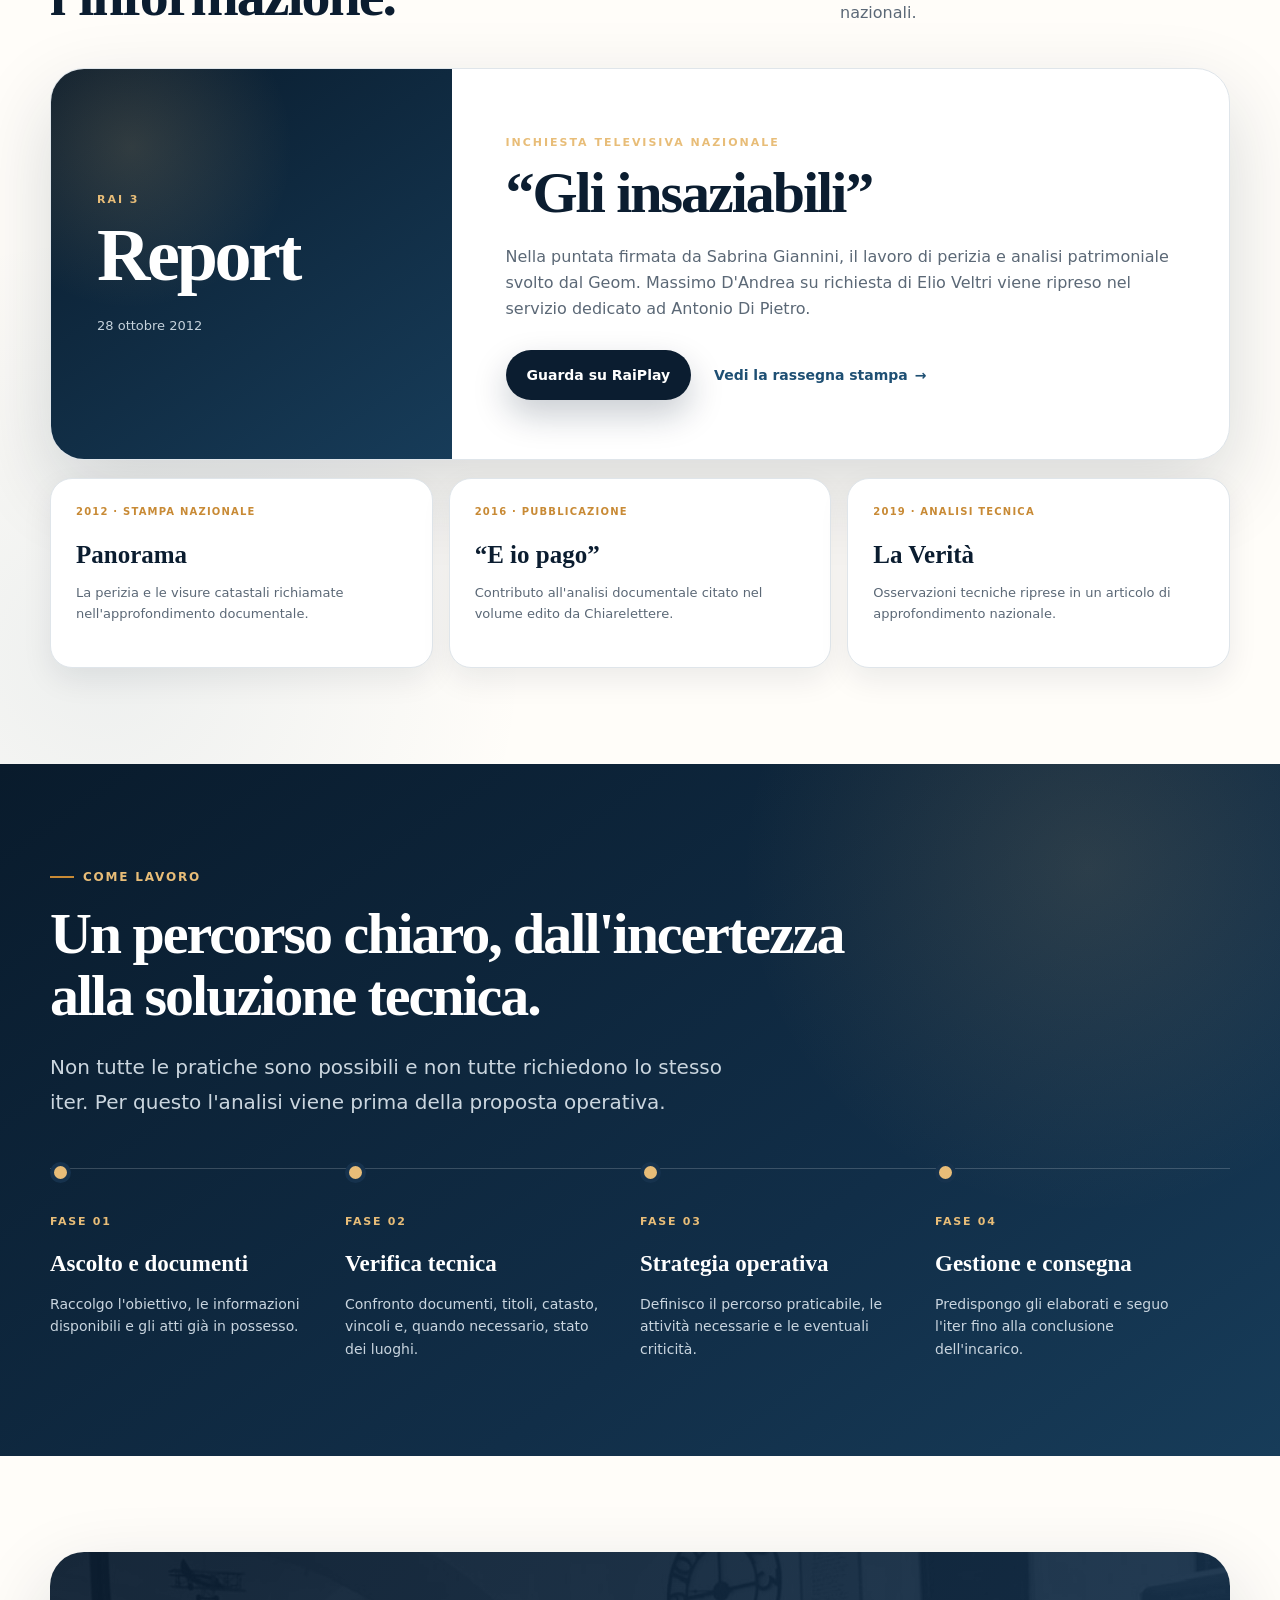
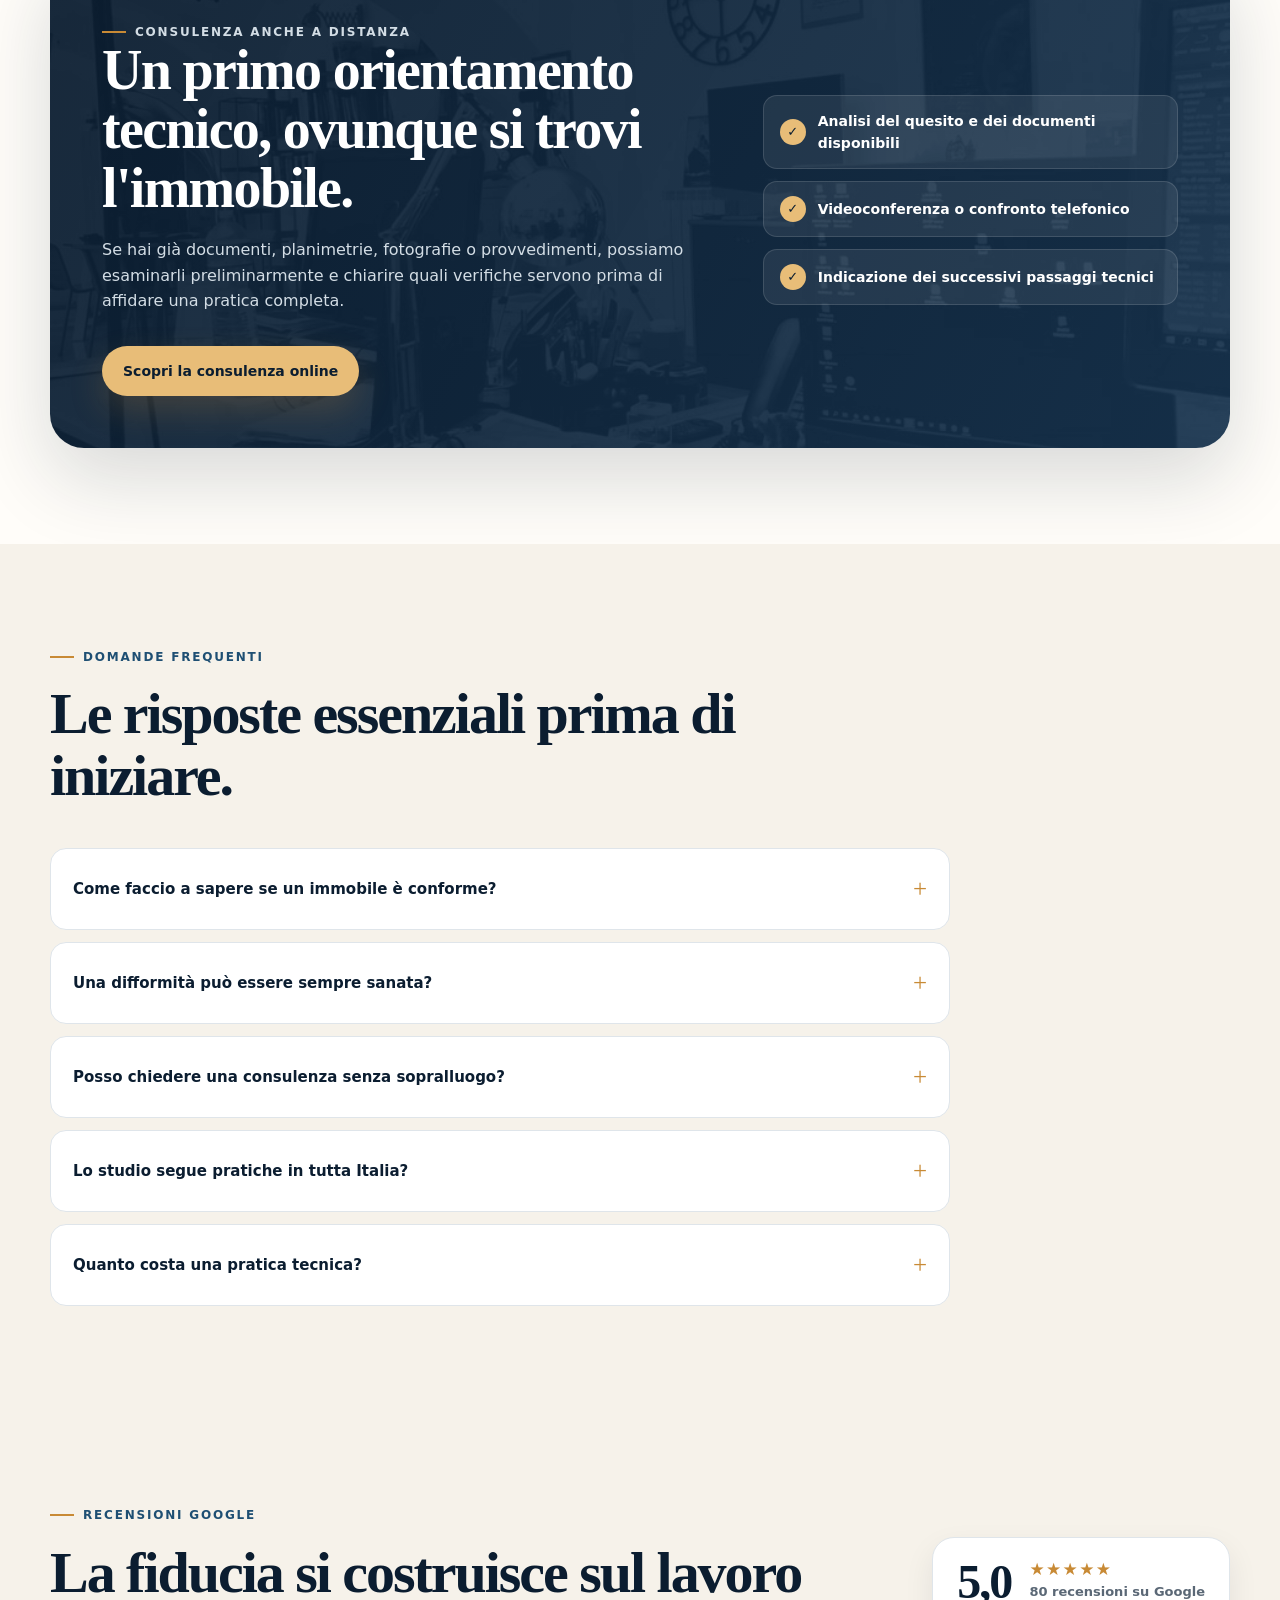
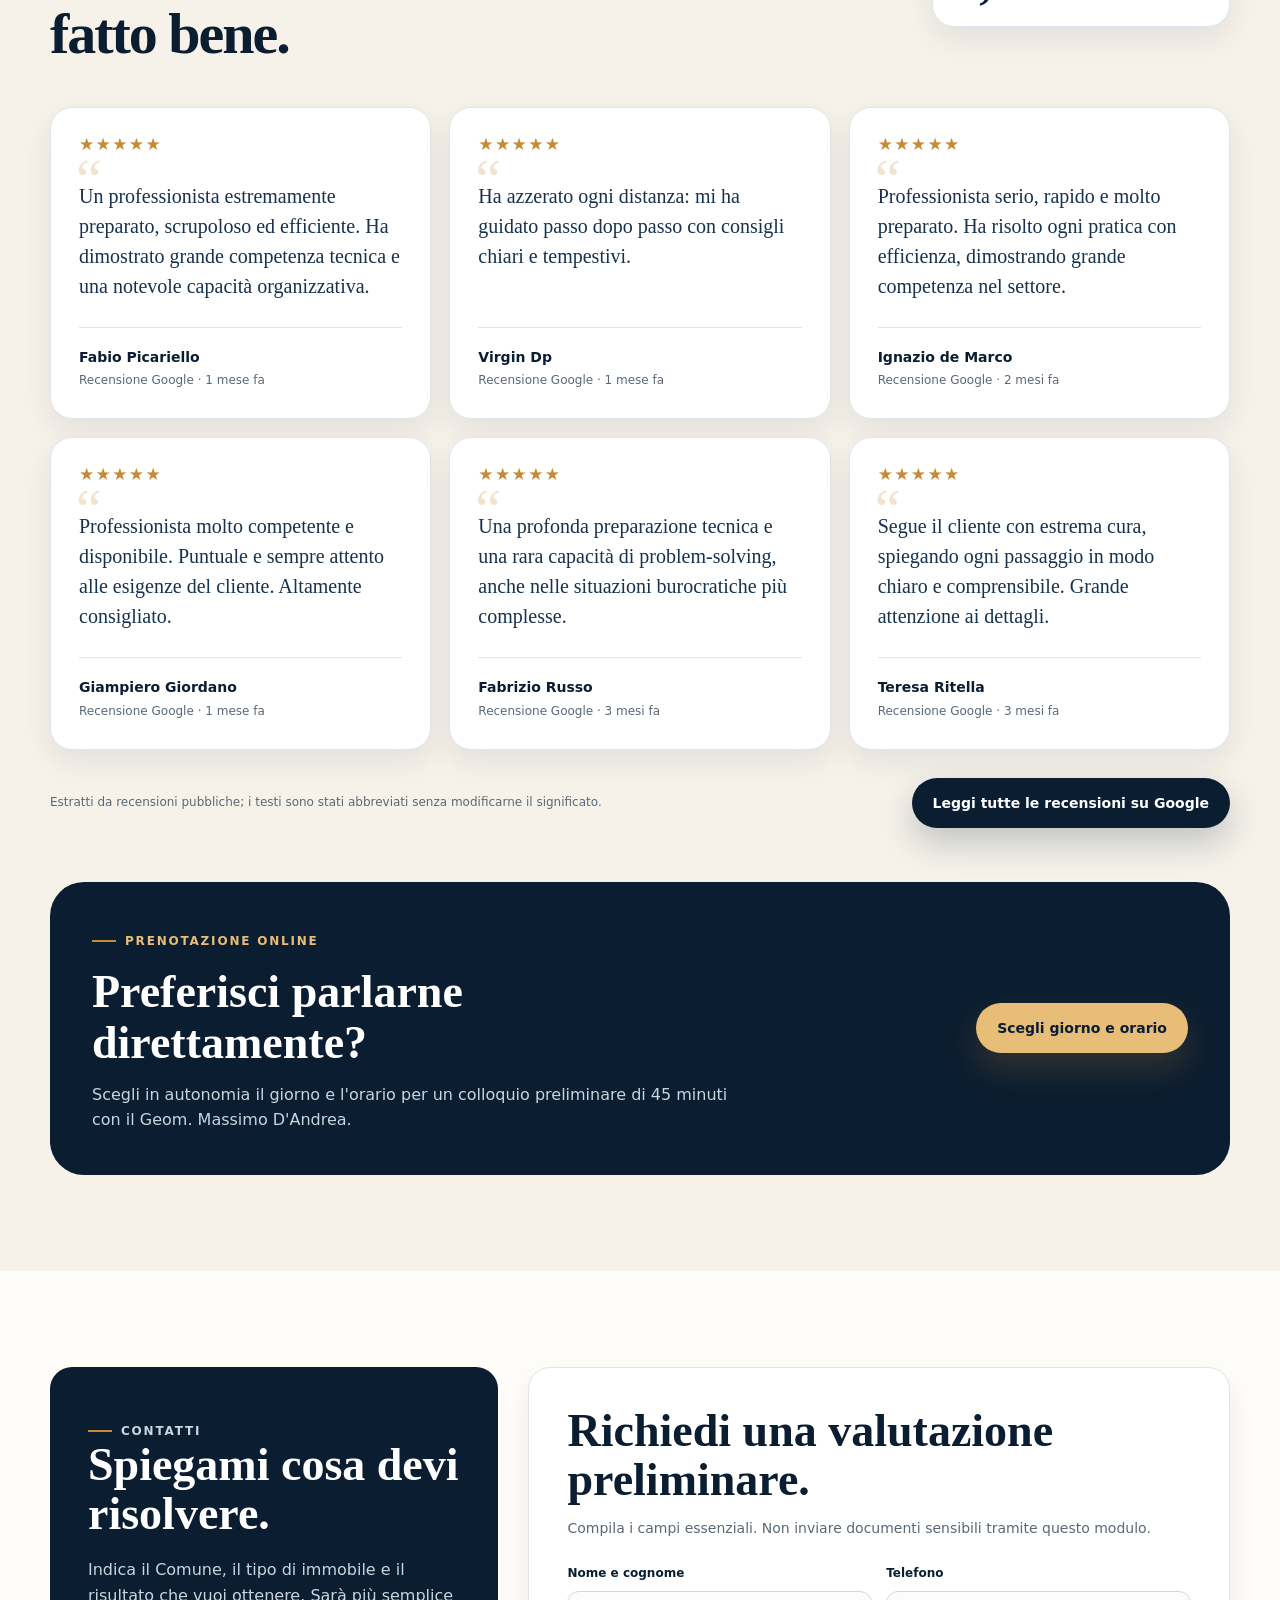
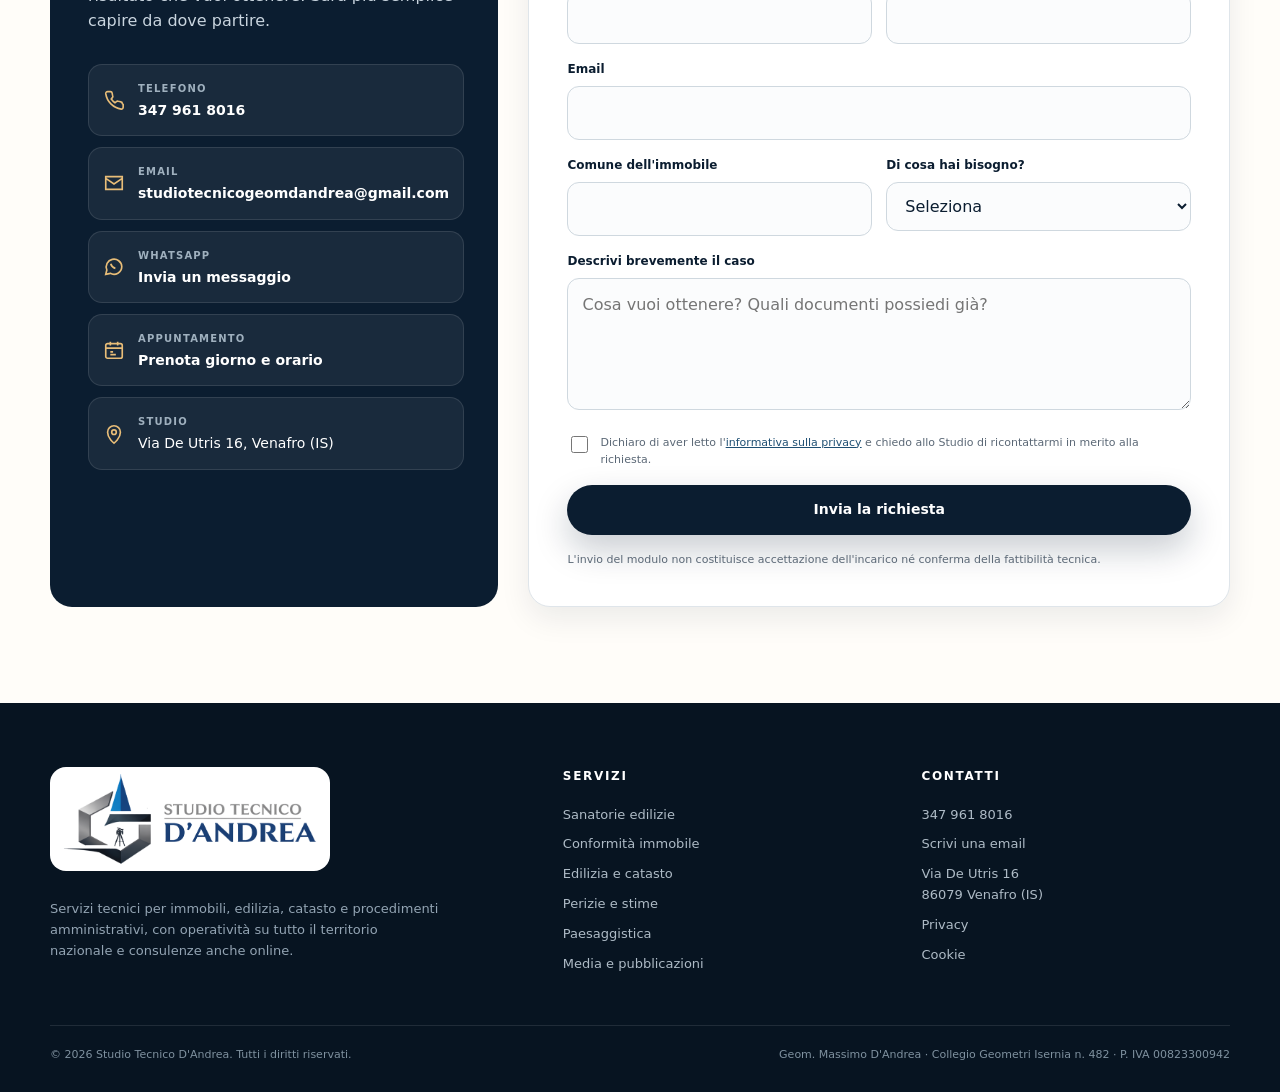
==== commit e8a0c62c: "Aggiunge media nazionali, nuova anteprima e 80 recensioni Documenta i contributi tecnici apparsi su " ====
--- a/index.html
+++ b/index.html
@@ -6,17 +6,22 @@
   <title>Geometra a Venafro | Studio Tecnico D'Andrea</title>
   <meta name="description" content="Studio tecnico a Venafro per sanatorie edilizie, conformità urbanistica e catastale, CILA, SCIA, perizie, stime e consulenze tecniche anche online.">
   <link rel="canonical" href="https://studiotecnicodandrea.it/">
-  <link rel="icon" href="/favicon-96.png" type="image/png" sizes="96x96">
-  <link rel="icon" href="/favicon.svg" type="image/svg+xml" sizes="any">
-  <link rel="apple-touch-icon" href="/apple-touch-icon.png" sizes="180x180">
+  <link rel="icon" href="/favicon-96.png?v=2" type="image/png" sizes="96x96">
+  <link rel="apple-touch-icon" href="/apple-touch-icon.png?v=2" sizes="180x180">
   <link rel="stylesheet" href="assets/style.css">
   <meta property="og:locale" content="it_IT">
   <meta property="og:type" content="website">
   <meta property="og:title" content="Studio Tecnico D'Andrea | Geometra a Venafro">
   <meta property="og:description" content="Pratiche edilizie, sanatorie, catasto, perizie e consulenza tecnica per privati, imprese e professionisti.">
   <meta property="og:url" content="https://studiotecnicodandrea.it/">
-  <meta property="og:image" content="https://studiotecnicodandrea.it/intervento.webp">
+  <meta property="og:image" content="https://studiotecnicodandrea.it/anteprima-studio-tecnico-dandrea.jpg">
+  <meta property="og:image:width" content="1200">
+  <meta property="og:image:height" content="630">
+  <meta property="og:image:alt" content="Studio Tecnico D'Andrea - consulenze tecniche in tutta Italia">
   <meta name="twitter:card" content="summary_large_image">
+  <meta name="twitter:title" content="Studio Tecnico D'Andrea | Geometra a Venafro">
+  <meta name="twitter:description" content="Pratiche edilizie, sanatorie, catasto, perizie e consulenza tecnica in tutta Italia.">
+  <meta name="twitter:image" content="https://studiotecnicodandrea.it/anteprima-studio-tecnico-dandrea.jpg">
   <script type="application/ld+json">
   {
     "@context": "https://schema.org",
@@ -77,6 +82,7 @@
         <a href="#problema">Da dove partire</a>
         <a href="#servizi">Servizi</a>
         <a href="#studio">Lo studio</a>
+        <a href="#media">Media</a>
         <a href="#metodo">Metodo</a>
         <a href="#faq">Domande</a>
       </nav>
@@ -91,6 +97,7 @@
       <a href="#problema">Da dove partire</a>
       <a href="#servizi">Servizi</a>
       <a href="#studio">Lo studio</a>
+      <a href="#media">Media nazionali</a>
       <a href="#metodo">Metodo</a>
       <a href="#faq">Domande frequenti</a>
       <a href="consulenza-tecnica-online.html">Consulenza online</a>
@@ -115,7 +122,7 @@
             <span>Dal 2002 · oltre 20 anni di esperienza</span>
             <span>Operatività in tutta Italia</span>
             <span>Consulenze anche online</span>
-            <a href="#recensioni" aria-label="Leggi le recensioni Google: valutazione 4,9 su 5">4,9/5 su Google</a>
+            <a href="#recensioni" aria-label="Leggi le recensioni Google: valutazione 5 su 5">5,0/5 su Google</a>
           </div>
         </div>
 
@@ -302,6 +309,53 @@
       </div>
     </section>
 
+    <section class="section media-section" id="media">
+      <div class="container">
+        <div class="section-heading">
+          <div>
+            <p class="eyebrow">Media nazionali</p>
+            <h2 class="section-title">Quando la competenza tecnica diventa una fonte per l'informazione.</h2>
+          </div>
+          <p>Stime immobiliari, lettura catastale e analisi documentale dello Studio sono state richiamate da programmi televisivi, testate e pubblicazioni nazionali.</p>
+        </div>
+
+        <article class="media-feature">
+          <div class="media-feature__brand" aria-label="Rai 3 Report, 28 ottobre 2012">
+            <span>Rai 3</span>
+            <strong>Report</strong>
+            <small>28 ottobre 2012</small>
+          </div>
+          <div class="media-feature__content">
+            <span class="media-kicker">Inchiesta televisiva nazionale</span>
+            <h3>“Gli insaziabili”</h3>
+            <p>Nella puntata firmata da Sabrina Giannini, il lavoro di perizia e analisi patrimoniale svolto dal Geom. Massimo D'Andrea su richiesta di Elio Veltri viene ripreso nel servizio dedicato ad Antonio Di Pietro.</p>
+            <div class="media-actions">
+              <a class="btn btn--primary" href="https://www.raiplay.it/video/2012/10/Gli-insaziabili-411820bf-6b97-4925-8a03-7f3d03685eac.html" target="_blank" rel="noopener">Guarda su RaiPlay</a>
+              <a class="text-link" href="media-rassegna-stampa.html">Vedi la rassegna stampa</a>
+            </div>
+          </div>
+        </article>
+
+        <div class="media-highlights" aria-label="Altri contributi e citazioni nazionali">
+          <a class="media-highlight" href="media-rassegna-stampa.html#panorama">
+            <small>2012 · Stampa nazionale</small>
+            <strong>Panorama</strong>
+            <span>La perizia e le visure catastali richiamate nell'approfondimento documentale.</span>
+          </a>
+          <a class="media-highlight" href="media-rassegna-stampa.html#e-io-pago">
+            <small>2016 · Pubblicazione</small>
+            <strong>“E io pago”</strong>
+            <span>Contributo all'analisi documentale citato nel volume edito da Chiarelettere.</span>
+          </a>
+          <a class="media-highlight" href="media-rassegna-stampa.html#la-verita">
+            <small>2019 · Analisi tecnica</small>
+            <strong>La Verità</strong>
+            <span>Osservazioni tecniche riprese in un articolo di approfondimento nazionale.</span>
+          </a>
+        </div>
+      </div>
+    </section>
+
     <section class="section section--dark" id="metodo">
       <div class="container">
         <p class="eyebrow">Come lavoro</p>
@@ -357,11 +411,11 @@
             <p class="eyebrow">Recensioni Google</p>
             <h2 class="section-title">La fiducia si costruisce sul lavoro fatto bene.</h2>
           </div>
-          <div class="google-rating" role="group" aria-label="Valutazione Google 4,9 su 5, basata su 79 recensioni">
-            <strong>4,9</strong>
+          <div class="google-rating" role="group" aria-label="Valutazione Google 5 su 5, basata su 80 recensioni">
+            <strong>5,0</strong>
             <div>
               <span class="review-stars" aria-hidden="true">★★★★★</span>
-              <span>79 recensioni su Google</span>
+              <span>80 recensioni su Google</span>
             </div>
           </div>
         </div>
@@ -507,6 +561,7 @@
         <a href="pratiche-edilizie-catasto.html">Edilizia e catasto</a>
         <a href="perizie-stime.html">Perizie e stime</a>
         <a href="paesaggistica.html">Paesaggistica</a>
+        <a href="media-rassegna-stampa.html">Media e pubblicazioni</a>
       </div>
       <div class="footer-col">
         <h3>Contatti</h3>
--- a/assets/style.css
+++ b/assets/style.css
@@ -713,6 +713,133 @@
   font-size: 13px;
 }
 
+.media-section {
+  background:
+    radial-gradient(circle at 8% 90%, rgba(30, 79, 115, 0.08), transparent 28%),
+    var(--paper);
+}
+
+.media-feature {
+  display: grid;
+  grid-template-columns: minmax(260px, 0.68fr) minmax(0, 1.32fr);
+  overflow: hidden;
+  background: var(--white);
+  border: 1px solid var(--line);
+  border-radius: var(--radius-lg);
+  box-shadow: var(--shadow-lg);
+}
+
+.media-feature__brand {
+  display: flex;
+  min-height: 390px;
+  flex-direction: column;
+  justify-content: center;
+  padding: 46px;
+  color: var(--white);
+  background:
+    radial-gradient(circle at 20% 20%, rgba(232, 189, 120, 0.17), transparent 36%),
+    linear-gradient(145deg, #091b2c, #173c59);
+}
+
+.media-feature__brand span,
+.media-kicker {
+  color: var(--gold-2);
+  font-size: 11px;
+  font-weight: 800;
+  letter-spacing: 0.18em;
+  text-transform: uppercase;
+}
+
+.media-feature__brand strong {
+  margin-top: 9px;
+  font-family: Georgia, "Times New Roman", serif;
+  font-size: clamp(48px, 6vw, 74px);
+  font-weight: 600;
+  letter-spacing: -0.045em;
+  line-height: 1;
+}
+
+.media-feature__brand small {
+  margin-top: 24px;
+  color: #c5d2dc;
+  font-size: 13px;
+}
+
+.media-feature__content {
+  align-self: center;
+  padding: 48px 54px;
+}
+
+.media-feature__content h3 {
+  margin: 10px 0 0;
+  font-family: Georgia, "Times New Roman", serif;
+  font-size: clamp(38px, 5vw, 58px);
+  font-weight: 600;
+  letter-spacing: -0.035em;
+  line-height: 1.05;
+}
+
+.media-feature__content p {
+  max-width: 690px;
+  margin: 20px 0 0;
+  color: var(--muted);
+  font-size: 16px;
+}
+
+.media-actions {
+  display: flex;
+  flex-wrap: wrap;
+  align-items: center;
+  gap: 23px;
+  margin-top: 29px;
+}
+
+.media-highlights {
+  display: grid;
+  grid-template-columns: repeat(3, minmax(0, 1fr));
+  gap: 16px;
+  margin-top: 18px;
+}
+
+.media-highlight {
+  display: flex;
+  min-height: 190px;
+  flex-direction: column;
+  padding: 25px;
+  background: var(--white);
+  border: 1px solid var(--line);
+  border-radius: var(--radius-md);
+  box-shadow: var(--shadow-sm);
+  transition: transform 180ms ease, border-color 180ms ease, box-shadow 180ms ease;
+}
+
+.media-highlight:hover {
+  border-color: rgba(200, 138, 53, 0.55);
+  box-shadow: 0 18px 38px rgba(11, 29, 48, 0.11);
+  transform: translateY(-3px);
+}
+
+.media-highlight small {
+  color: var(--gold);
+  font-size: 10px;
+  font-weight: 800;
+  letter-spacing: 0.12em;
+  text-transform: uppercase;
+}
+
+.media-highlight strong {
+  margin-top: 15px;
+  font-family: Georgia, "Times New Roman", serif;
+  font-size: 25px;
+  font-weight: 600;
+}
+
+.media-highlight span {
+  margin-top: 8px;
+  color: var(--muted);
+  font-size: 13px;
+}
+
 .reviews-heading {
   align-items: center;
 }
@@ -1456,6 +1583,88 @@
   font-size: 13px;
 }
 
+.media-intro {
+  max-width: 790px;
+  margin: 0 auto 52px;
+  text-align: center;
+}
+
+.media-intro p {
+  margin: 16px 0 0;
+  color: var(--muted);
+  font-size: 17px;
+}
+
+.media-timeline {
+  display: grid;
+  gap: 18px;
+}
+
+.media-entry {
+  display: grid;
+  grid-template-columns: 150px minmax(0, 1fr);
+  gap: 30px;
+  padding: 34px;
+  background: var(--white);
+  border: 1px solid var(--line);
+  border-radius: var(--radius-md);
+  box-shadow: var(--shadow-sm);
+  scroll-margin-top: 120px;
+}
+
+.media-entry__meta {
+  padding-right: 28px;
+  border-right: 1px solid var(--line);
+}
+
+.media-entry__meta strong {
+  display: block;
+  color: var(--blue);
+  font-family: Georgia, "Times New Roman", serif;
+  font-size: 30px;
+  line-height: 1;
+}
+
+.media-entry__meta span {
+  display: block;
+  margin-top: 10px;
+  color: var(--gold);
+  font-size: 10px;
+  font-weight: 800;
+  letter-spacing: 0.12em;
+  text-transform: uppercase;
+}
+
+.media-entry__content h2 {
+  margin: 0;
+  font-family: Georgia, "Times New Roman", serif;
+  font-size: clamp(25px, 3vw, 34px);
+  font-weight: 600;
+  line-height: 1.15;
+}
+
+.media-entry__content p {
+  margin: 13px 0 0;
+  color: var(--muted);
+}
+
+.media-entry__links {
+  display: flex;
+  flex-wrap: wrap;
+  gap: 19px;
+  margin-top: 19px;
+}
+
+.media-source-note {
+  margin-top: 28px;
+  padding: 22px 24px;
+  color: var(--muted);
+  background: #f8efe0;
+  border-left: 4px solid var(--gold);
+  border-radius: 0 14px 14px 0;
+  font-size: 13px;
+}
+
 .cta-band {
   display: flex;
   align-items: center;
@@ -1576,6 +1785,10 @@
 
   .online-card {
     grid-template-columns: 1fr;
+  }
+
+  .media-feature__content {
+    padding: 42px;
   }
 }
 
@@ -1637,6 +1850,19 @@
     grid-template-columns: 1fr;
   }
 
+  .media-feature {
+    grid-template-columns: 1fr;
+  }
+
+  .media-feature__brand {
+    min-height: auto;
+    padding: 38px 42px;
+  }
+
+  .media-highlights {
+    grid-template-columns: 1fr;
+  }
+
   .hero-visual {
     min-height: 520px;
   }
@@ -1760,6 +1986,31 @@
     grid-template-columns: 1fr;
   }
 
+  .media-feature__brand,
+  .media-feature__content {
+    padding: 30px 24px;
+  }
+
+  .media-actions {
+    display: grid;
+  }
+
+  .media-actions .btn {
+    width: 100%;
+  }
+
+  .media-entry {
+    grid-template-columns: 1fr;
+    gap: 20px;
+    padding: 25px 22px;
+  }
+
+  .media-entry__meta {
+    padding: 0 0 17px;
+    border-right: 0;
+    border-bottom: 1px solid var(--line);
+  }
+
   .review-card {
     min-height: auto;
   }
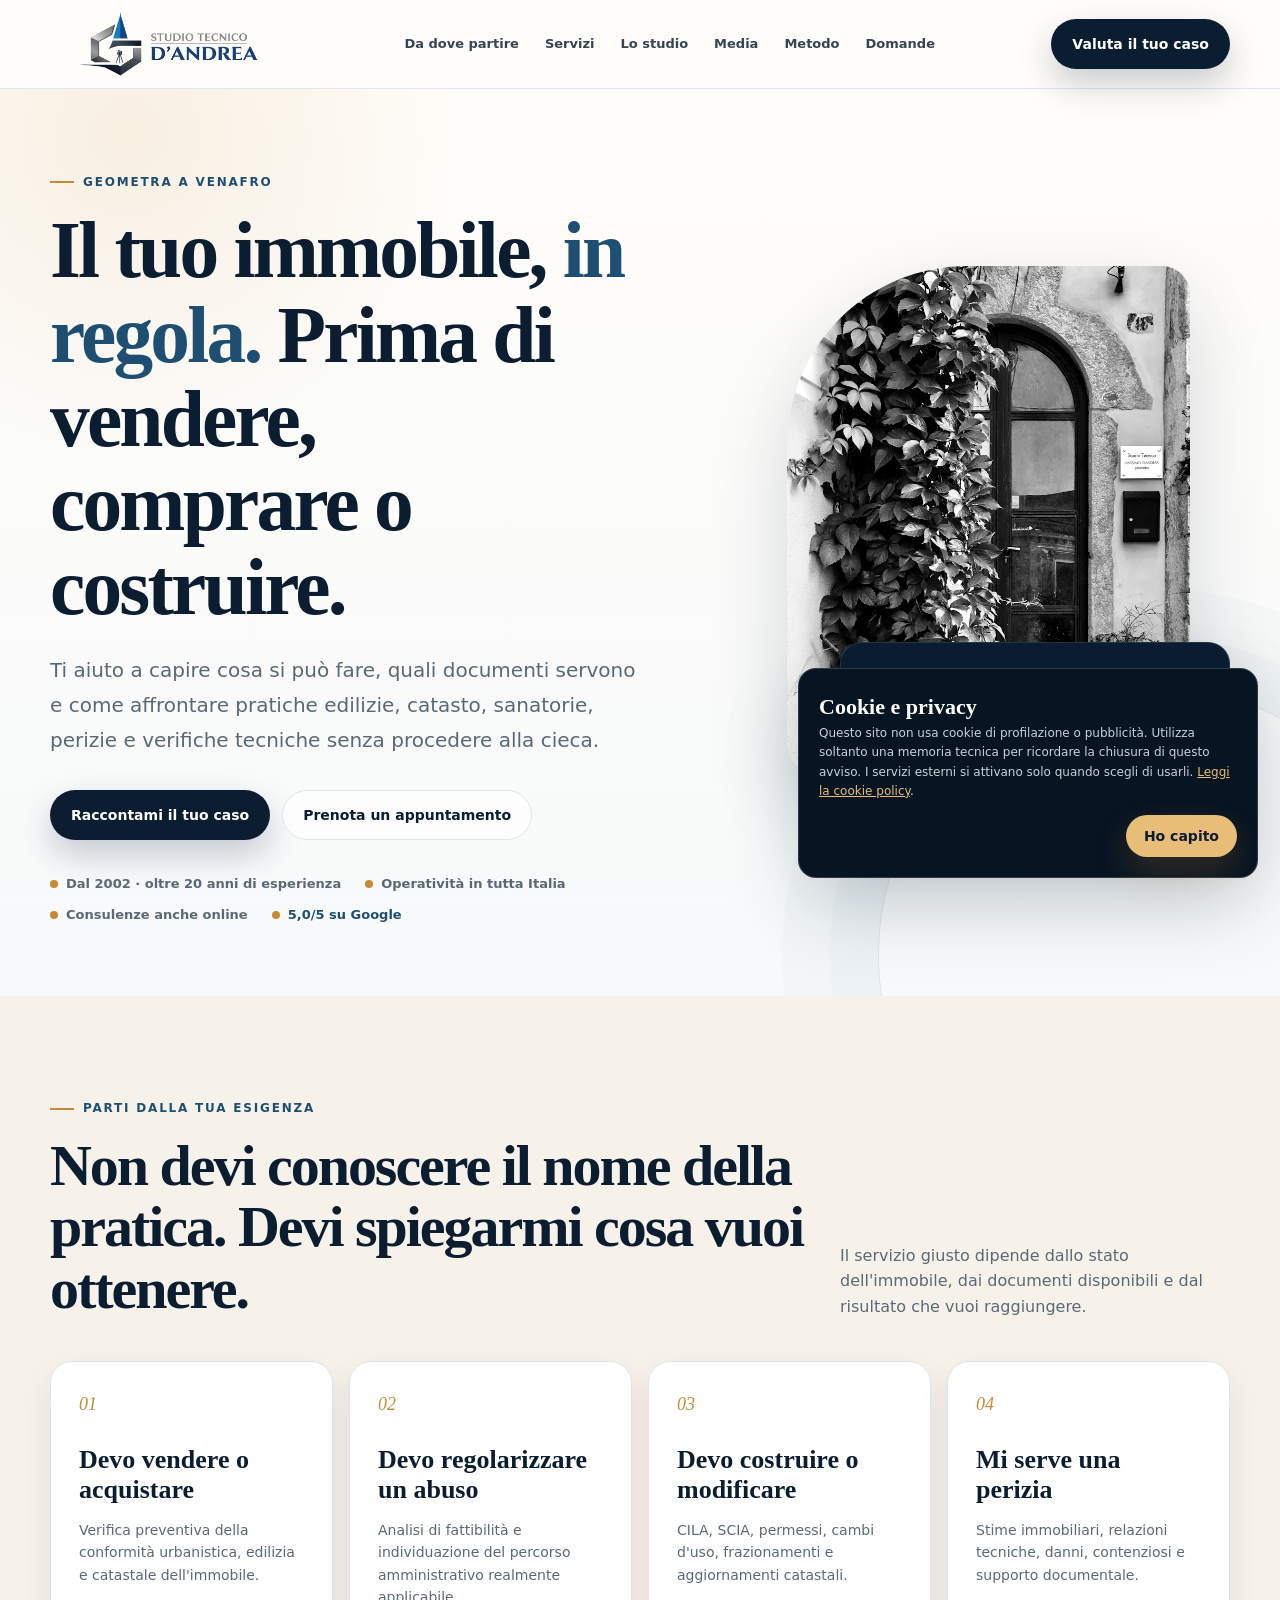
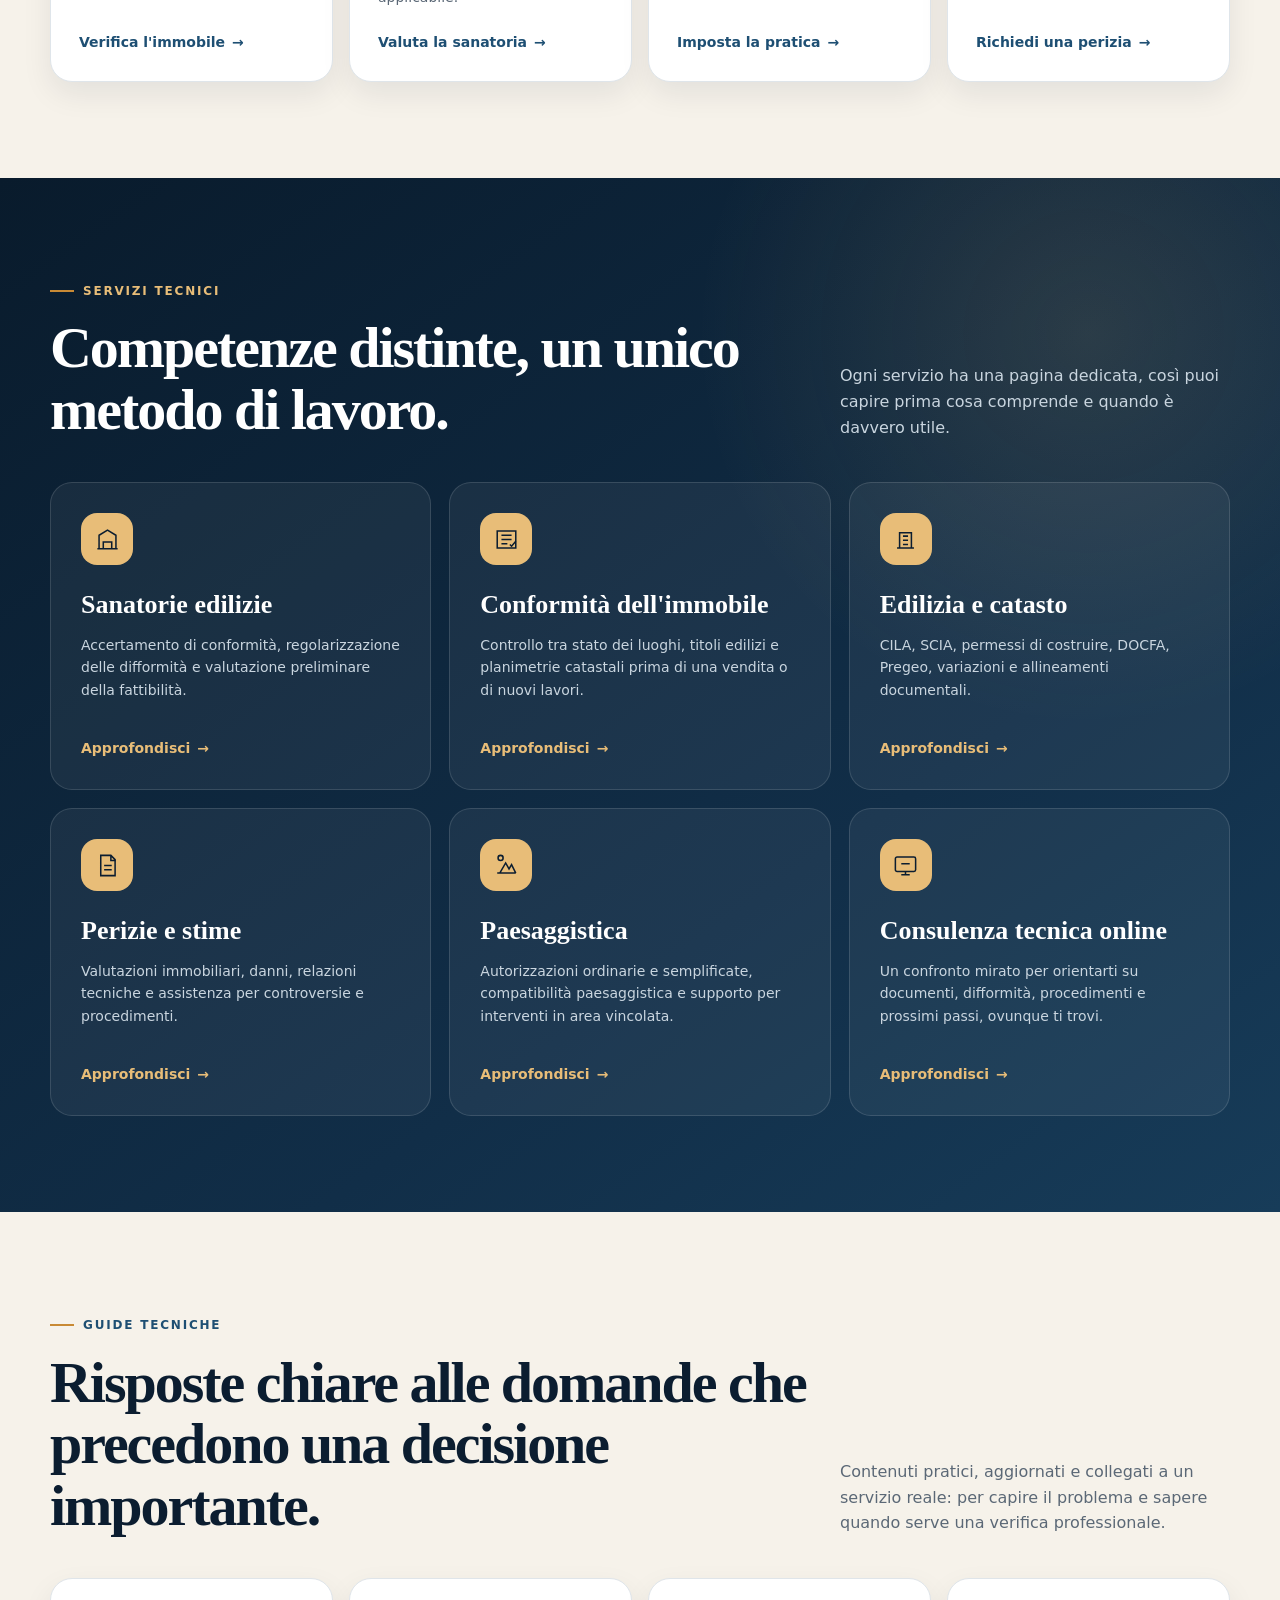
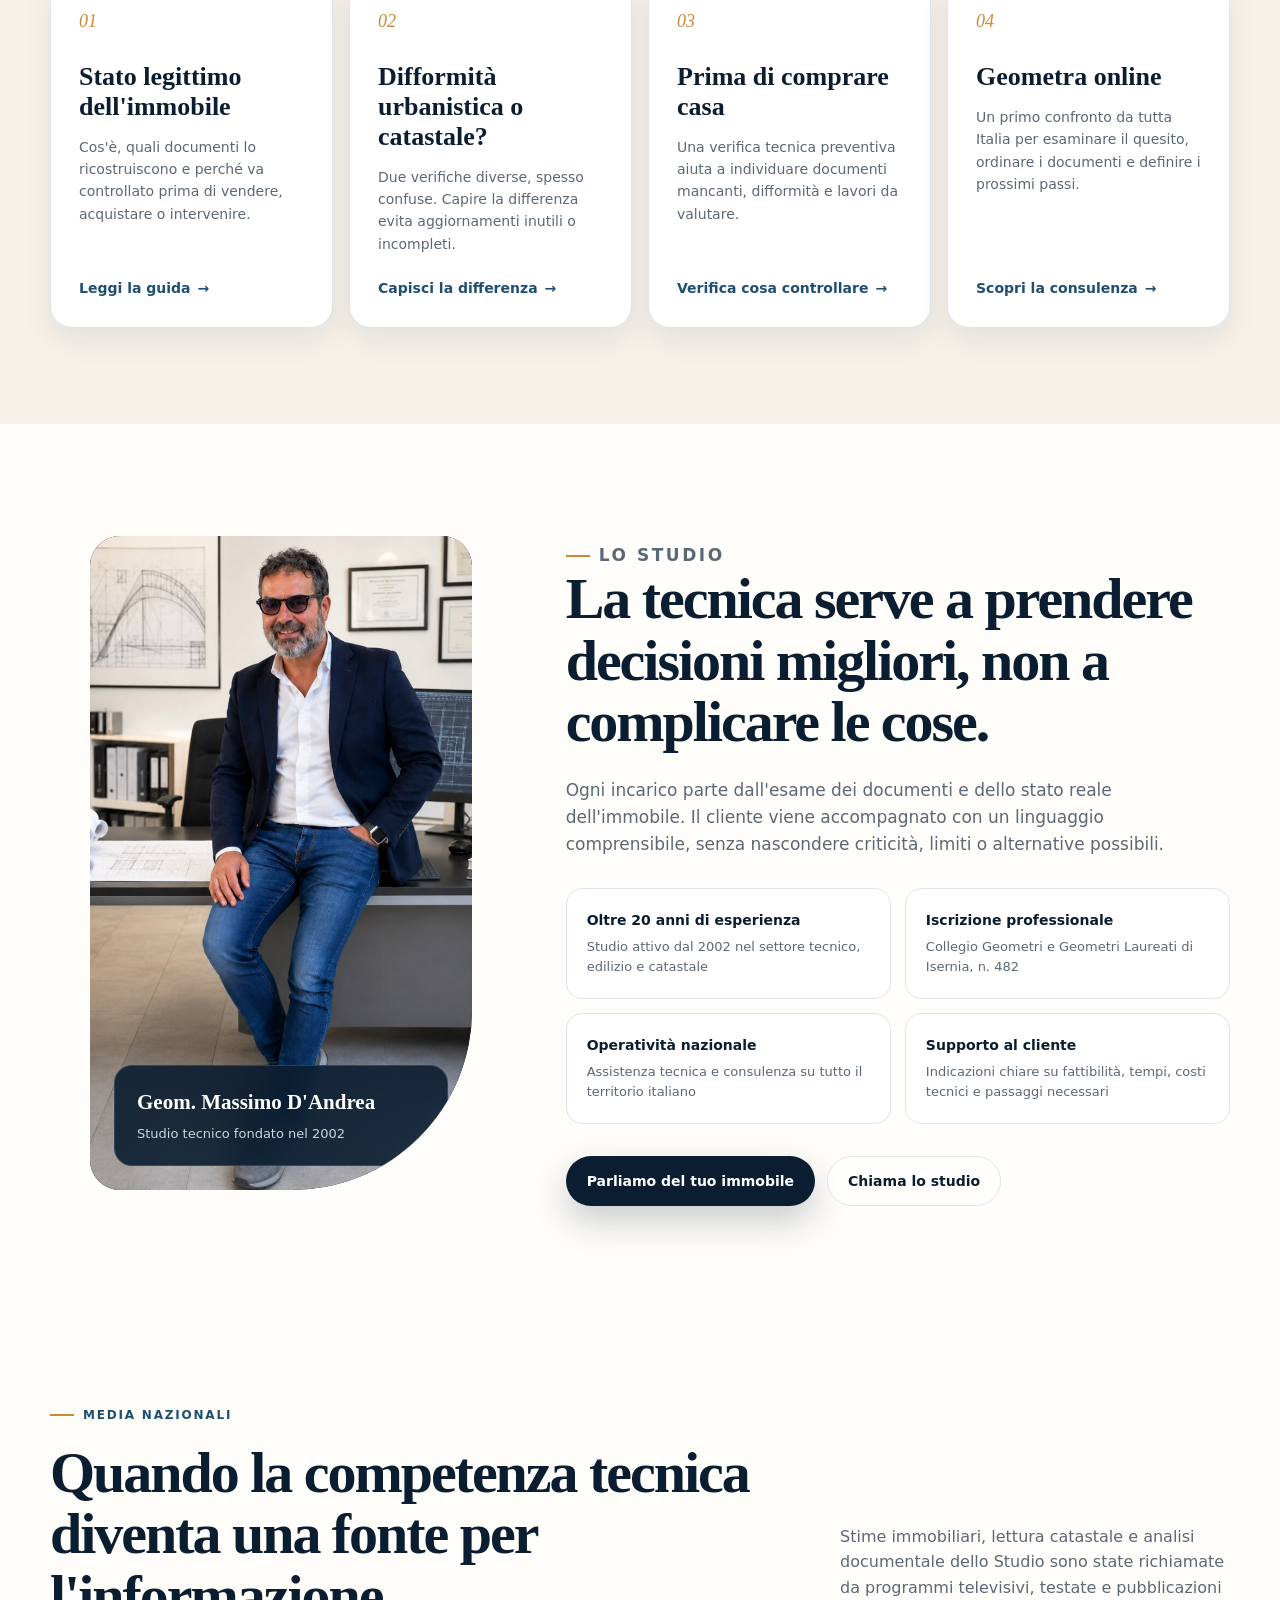
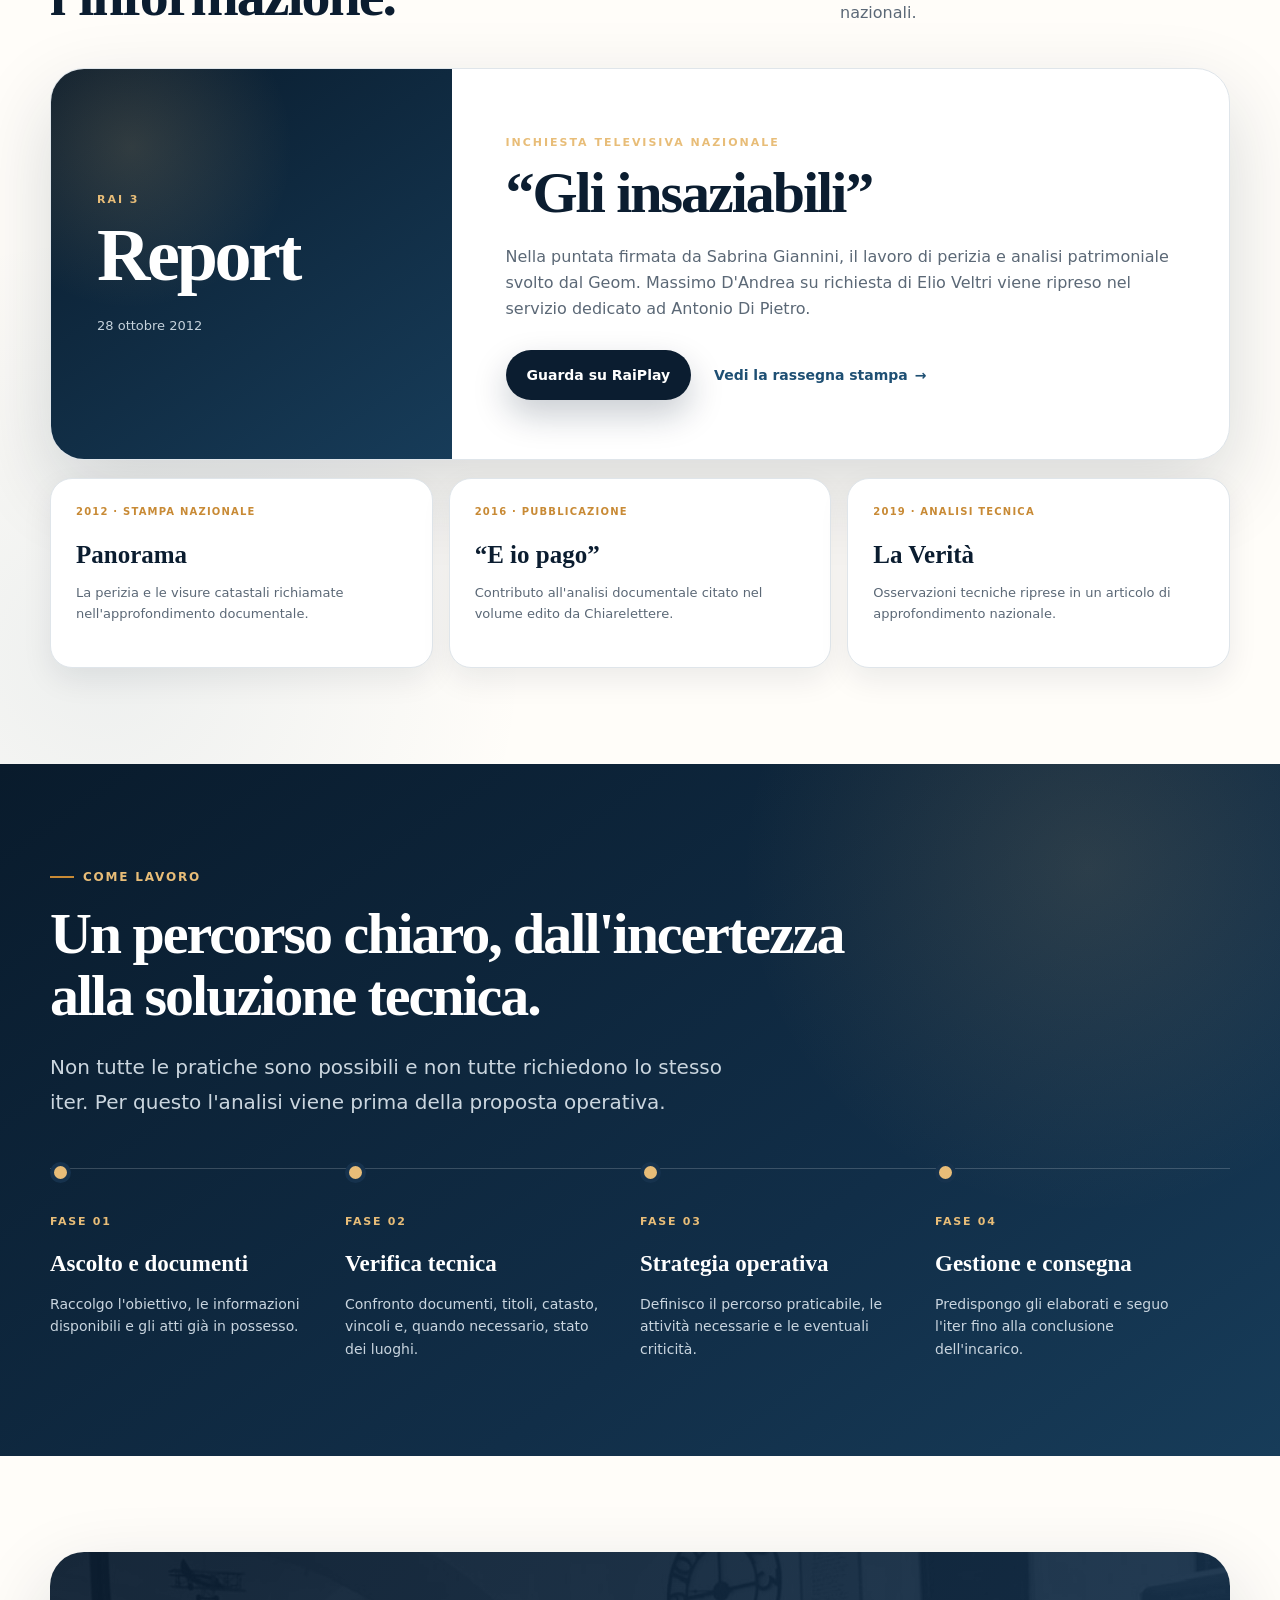
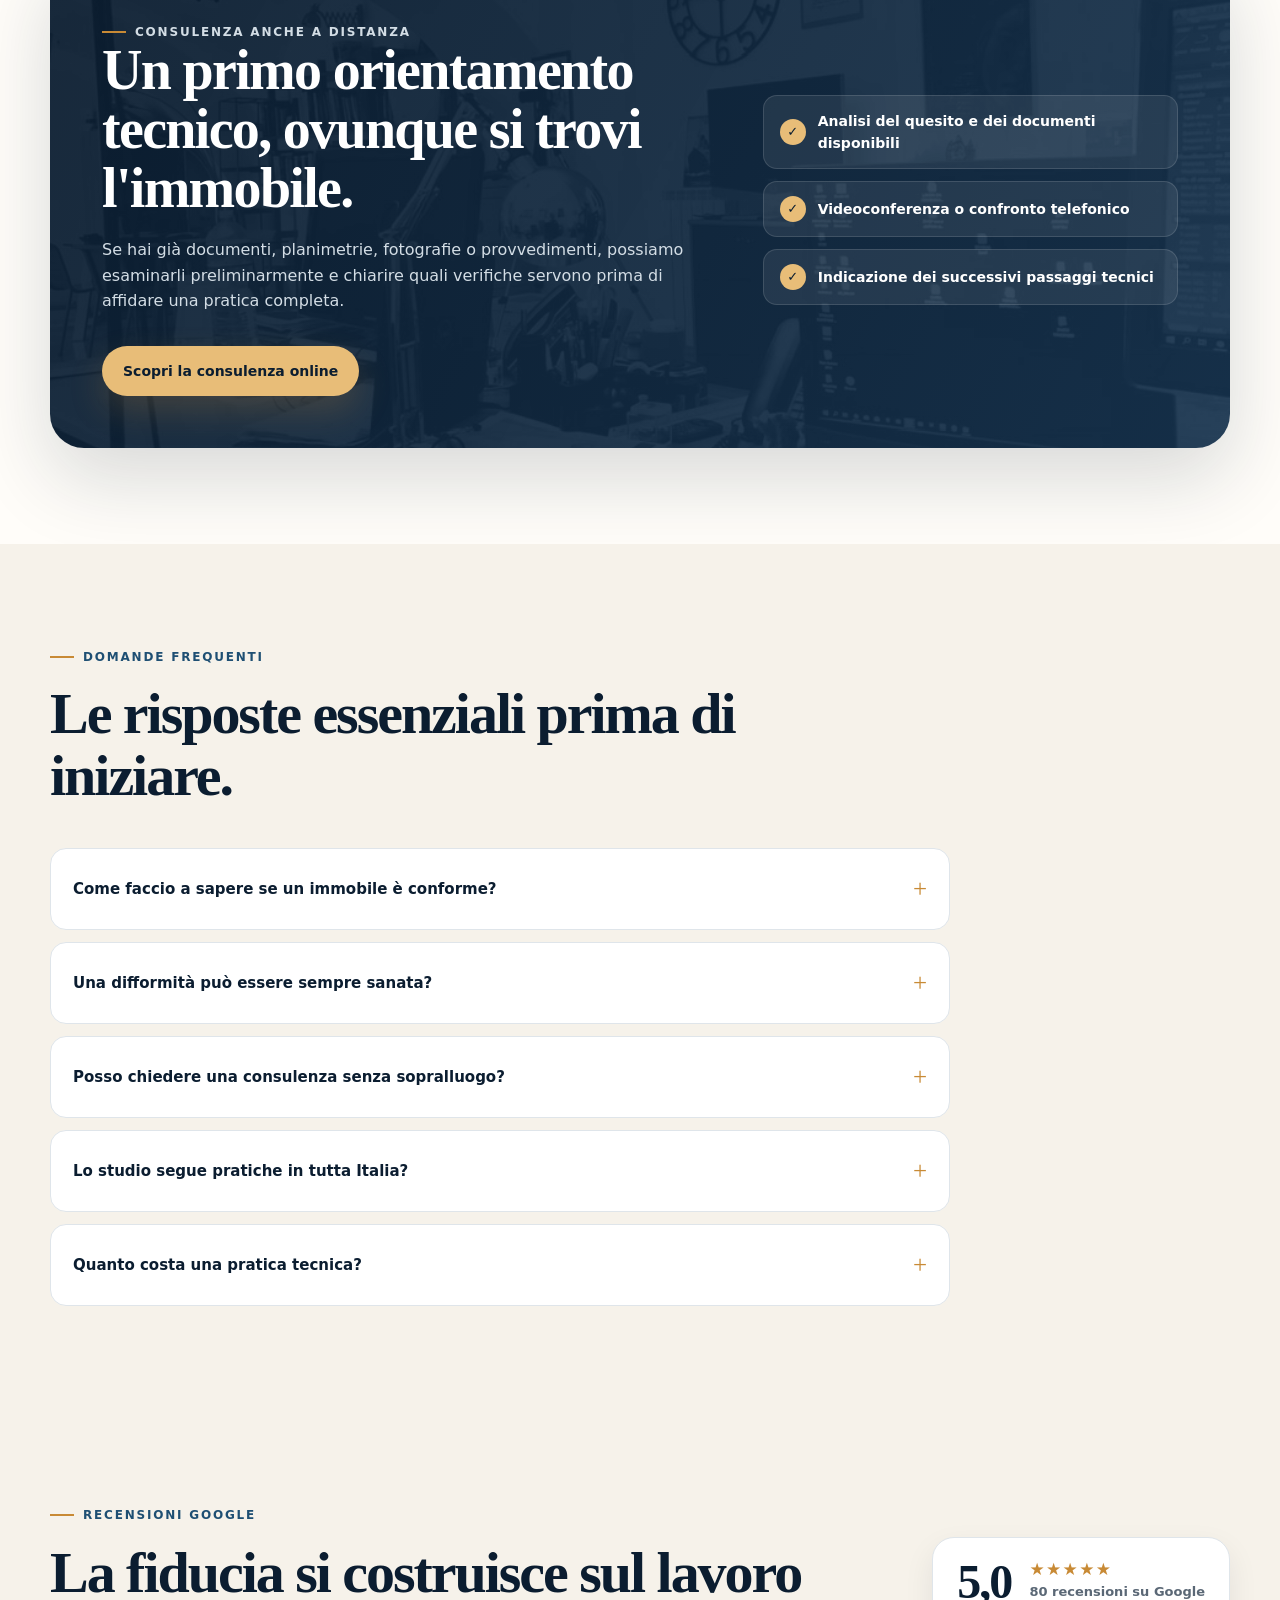
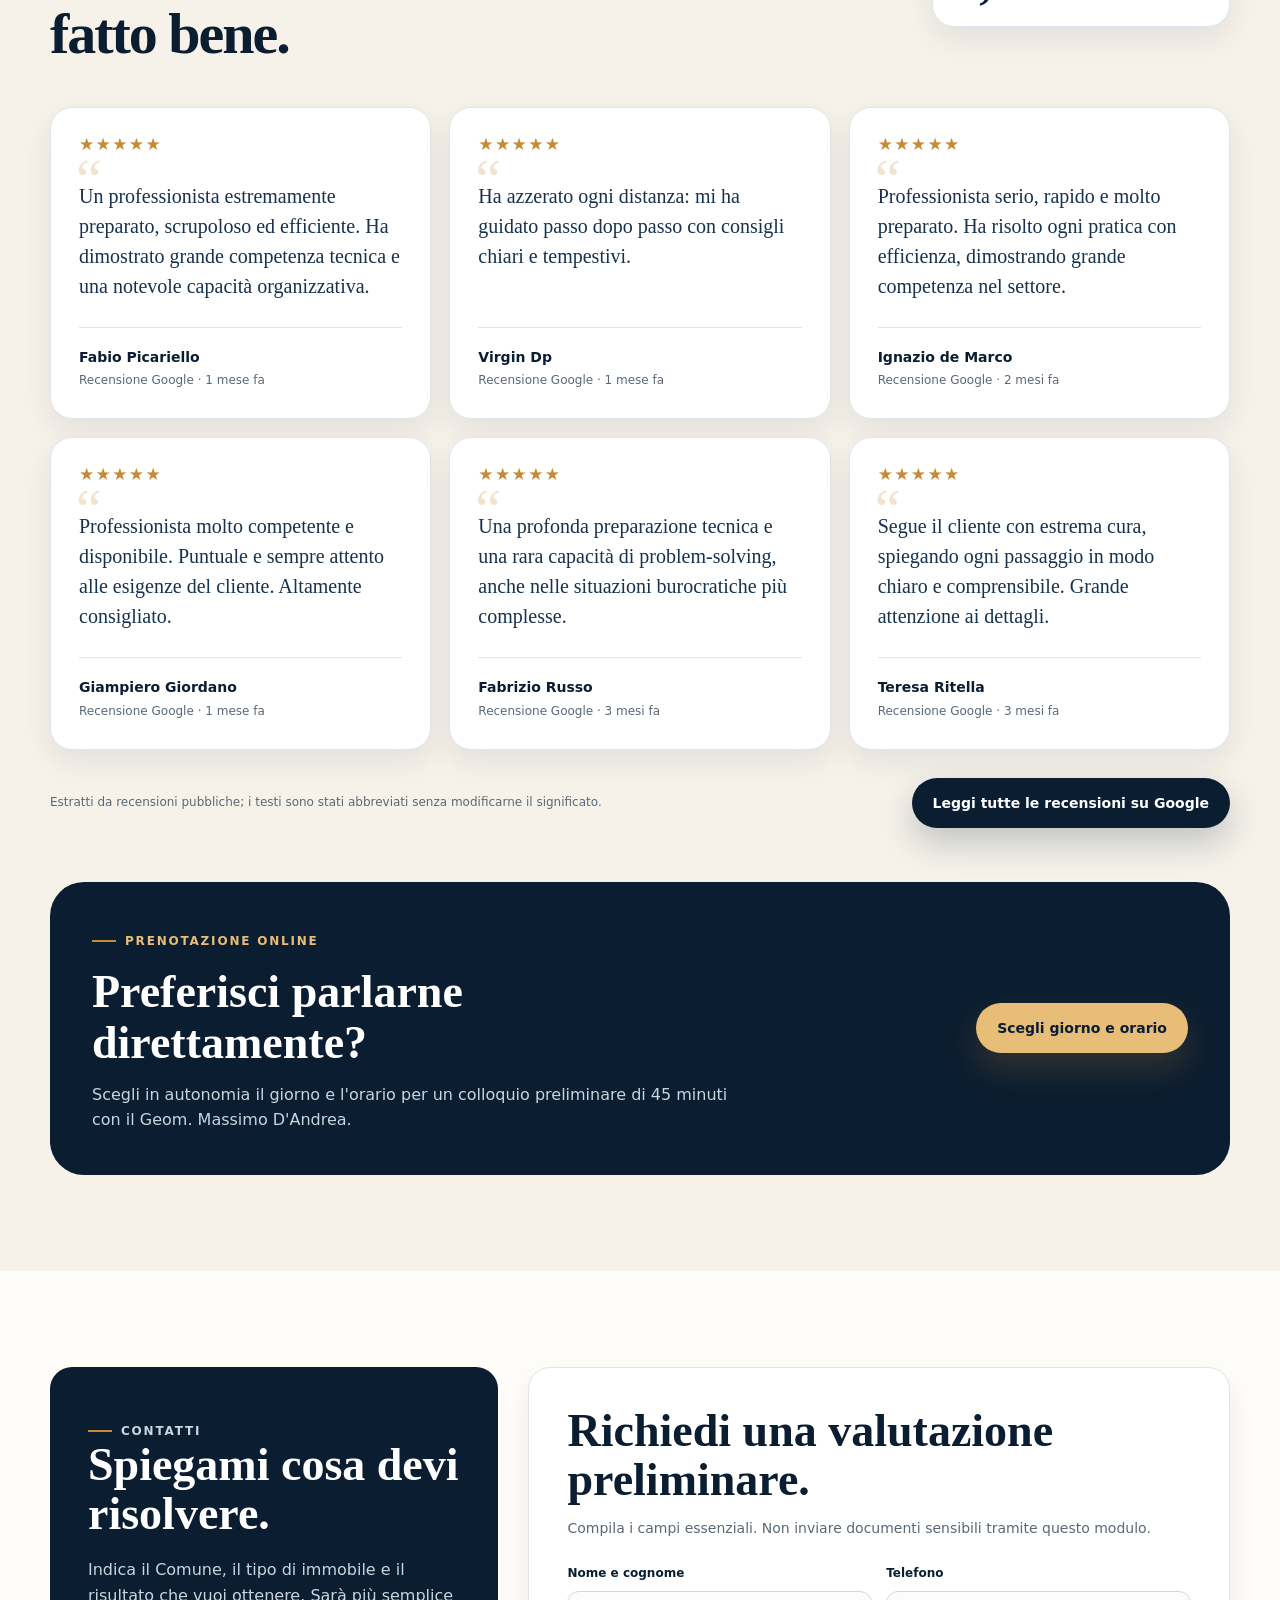
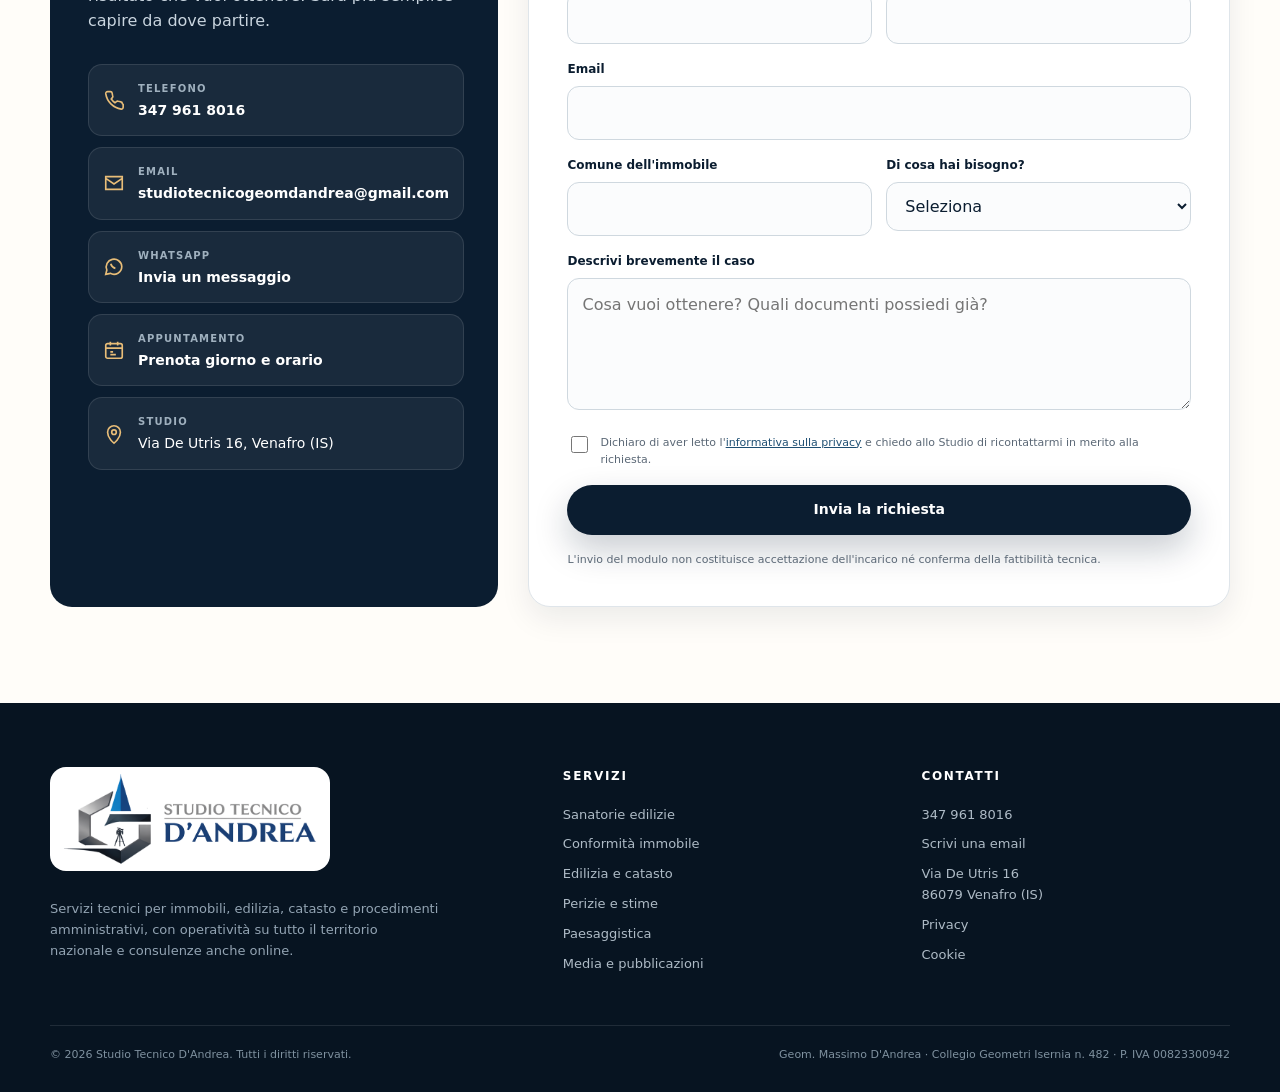
==== commit 50953bbf: "Aggiorna foto e logo nei risultati Google Sostituisce il ritratto con la nuova foto professionale, i" ====
--- a/index.html
+++ b/index.html
@@ -5,9 +5,11 @@
   <meta name="viewport" content="width=device-width, initial-scale=1">
   <title>Geometra a Venafro | Studio Tecnico D'Andrea</title>
   <meta name="description" content="Studio tecnico a Venafro per sanatorie edilizie, conformità urbanistica e catastale, CILA, SCIA, perizie, stime e consulenze tecniche anche online.">
+  <meta name="robots" content="index,follow,max-image-preview:large">
   <link rel="canonical" href="https://studiotecnicodandrea.it/">
-  <link rel="icon" href="/favicon-96.png?v=2" type="image/png" sizes="96x96">
-  <link rel="apple-touch-icon" href="/apple-touch-icon.png?v=2" sizes="180x180">
+  <link rel="icon" href="/favicon.ico" sizes="any">
+  <link rel="icon" href="/favicon-96.png" type="image/png" sizes="96x96">
+  <link rel="apple-touch-icon" href="/apple-touch-icon.png" sizes="180x180">
   <link rel="stylesheet" href="assets/style.css">
   <meta property="og:locale" content="it_IT">
   <meta property="og:type" content="website">
@@ -26,10 +28,31 @@
   {
     "@context": "https://schema.org",
     "@type": "ProfessionalService",
+    "@id": "https://studiotecnicodandrea.it/#studio",
     "name": "Studio Tecnico D'Andrea",
     "url": "https://studiotecnicodandrea.it/",
-    "logo": "https://studiotecnicodandrea.it/logo-studio-tecnico-dandrea.png",
-    "image": "https://studiotecnicodandrea.it/massimo-dandrea-studio.webp",
+    "logo": {
+      "@type": "ImageObject",
+      "url": "https://studiotecnicodandrea.it/logo-studio-tecnico-dandrea-square.png",
+      "width": 512,
+      "height": 512
+    },
+    "image": {
+      "@type": "ImageObject",
+      "@id": "https://studiotecnicodandrea.it/#ritratto-massimo-dandrea",
+      "url": "https://studiotecnicodandrea.it/geom-massimo-dandrea-studio-2026.jpg",
+      "contentUrl": "https://studiotecnicodandrea.it/geom-massimo-dandrea-studio-2026.jpg",
+      "width": 900,
+      "height": 1200,
+      "caption": "Geom. Massimo D'Andrea nel suo studio tecnico"
+    },
+    "founder": {
+      "@type": "Person",
+      "@id": "https://studiotecnicodandrea.it/#massimo-dandrea",
+      "name": "Geom. Massimo D'Andrea",
+      "jobTitle": "Geometra",
+      "image": { "@id": "https://studiotecnicodandrea.it/#ritratto-massimo-dandrea" }
+    },
     "foundingDate": "2002",
     "telephone": "+39 347 961 8016",
     "email": "studiotecnicogeomdandrea@gmail.com",
@@ -59,6 +82,17 @@
   <script type="application/ld+json">
   {
     "@context": "https://schema.org",
+    "@type": "WebPage",
+    "@id": "https://studiotecnicodandrea.it/#webpage",
+    "url": "https://studiotecnicodandrea.it/",
+    "name": "Geometra a Venafro | Studio Tecnico D'Andrea",
+    "mainEntity": { "@id": "https://studiotecnicodandrea.it/#studio" },
+    "primaryImageOfPage": { "@id": "https://studiotecnicodandrea.it/#ritratto-massimo-dandrea" }
+  }
+  </script>
+  <script type="application/ld+json">
+  {
+    "@context": "https://schema.org",
     "@type": "WebSite",
     "name": "Studio Tecnico D'Andrea",
     "alternateName": "Studio D'Andrea",
@@ -282,7 +316,7 @@
     <section class="section" id="studio">
       <div class="container profile-grid">
         <figure class="profile-media">
-          <img src="massimo-dandrea-studio.webp" width="900" height="1200" alt="Il Geometra Massimo D'Andrea nel suo studio tecnico">
+          <img src="geom-massimo-dandrea-studio-2026.jpg" width="900" height="1200" alt="Geom. Massimo D'Andrea nel suo studio tecnico a Venafro">
           <figcaption class="profile-stamp">
             <strong>Geom. Massimo D'Andrea</strong>
             <span>Studio tecnico fondato nel 2002</span>
